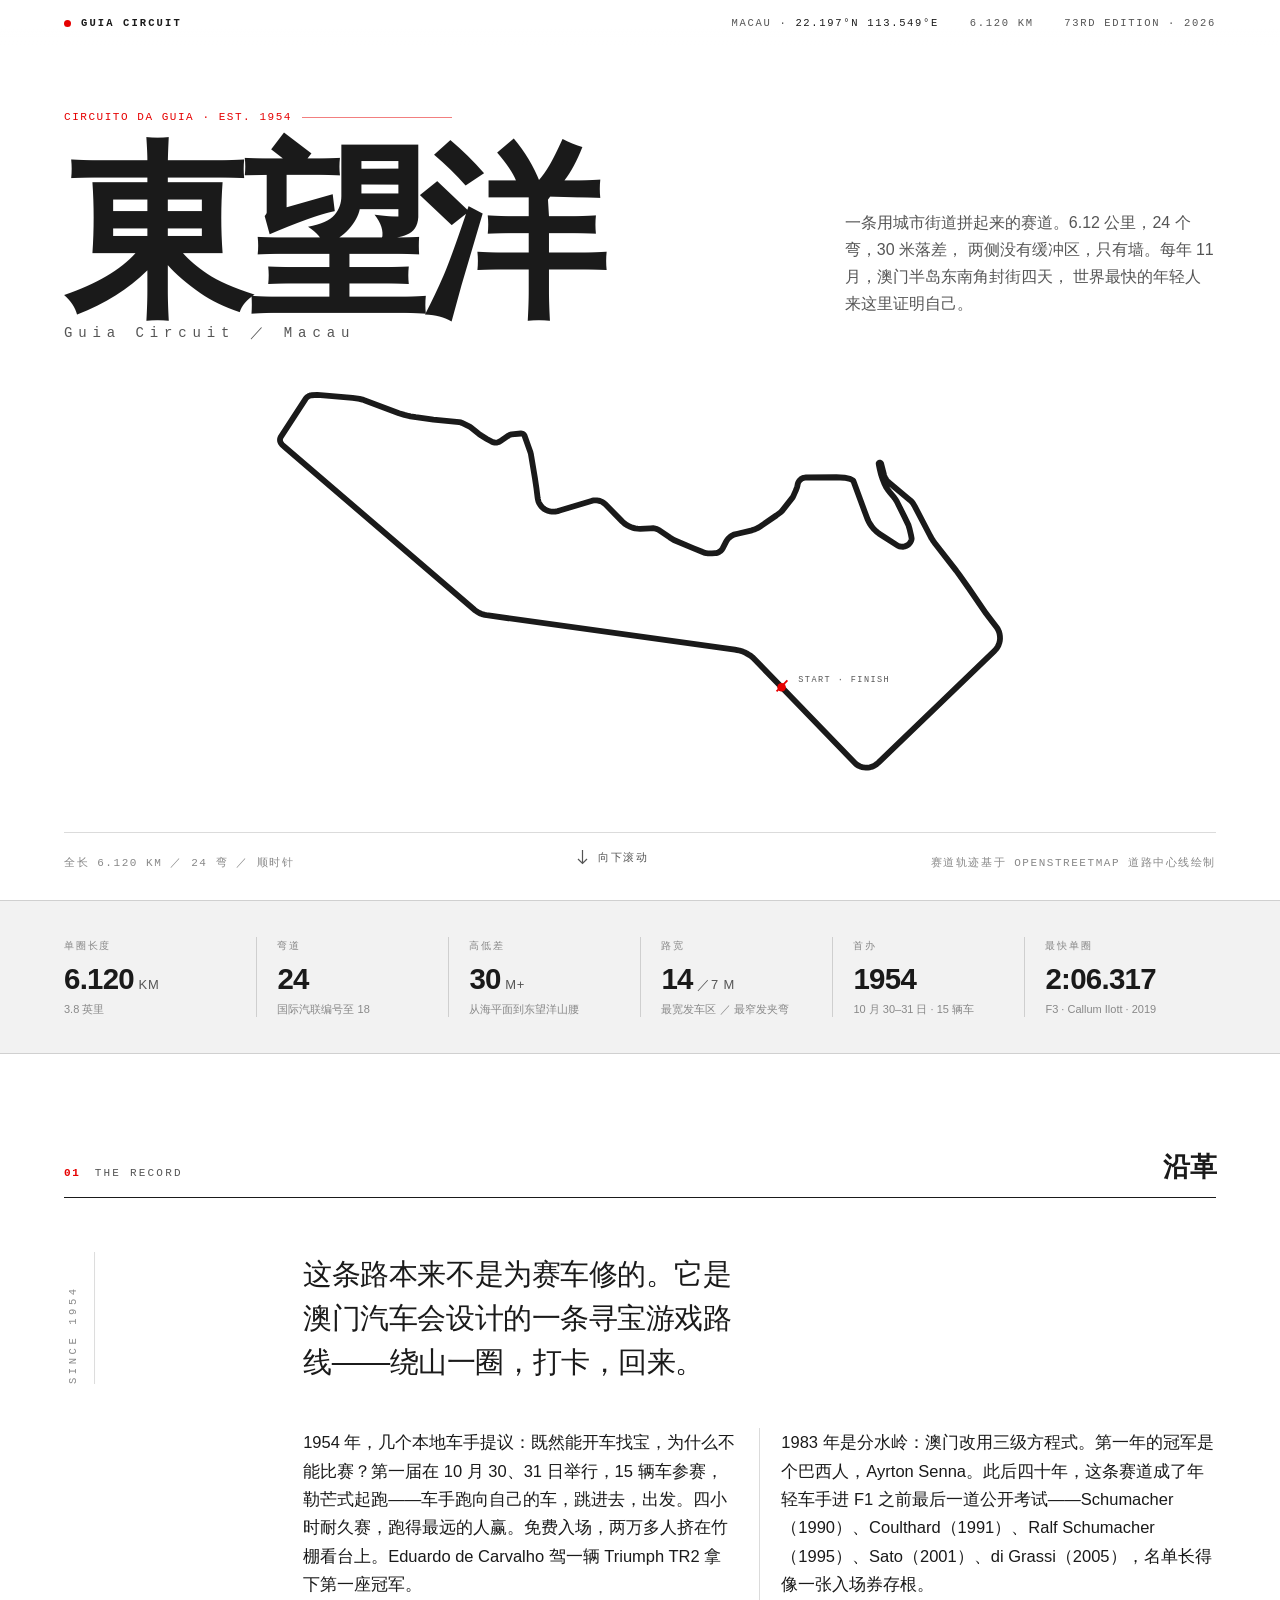
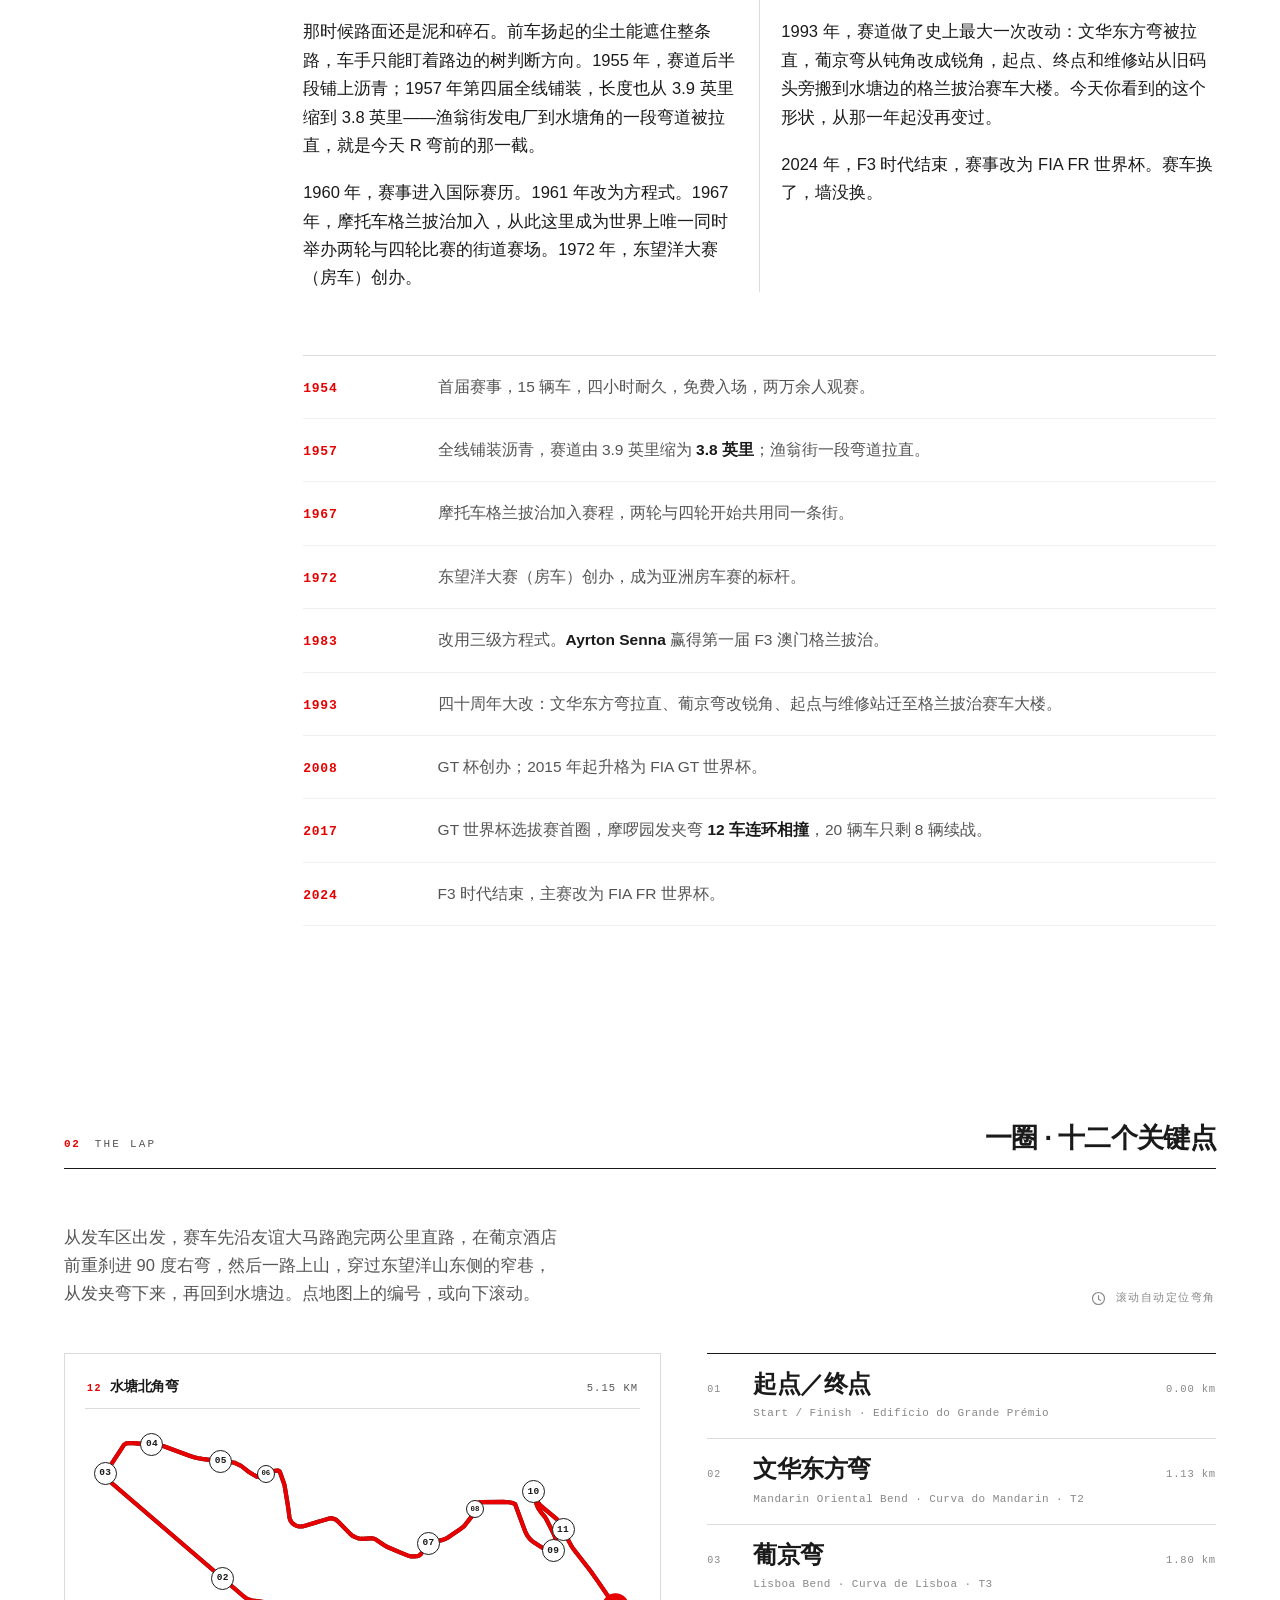
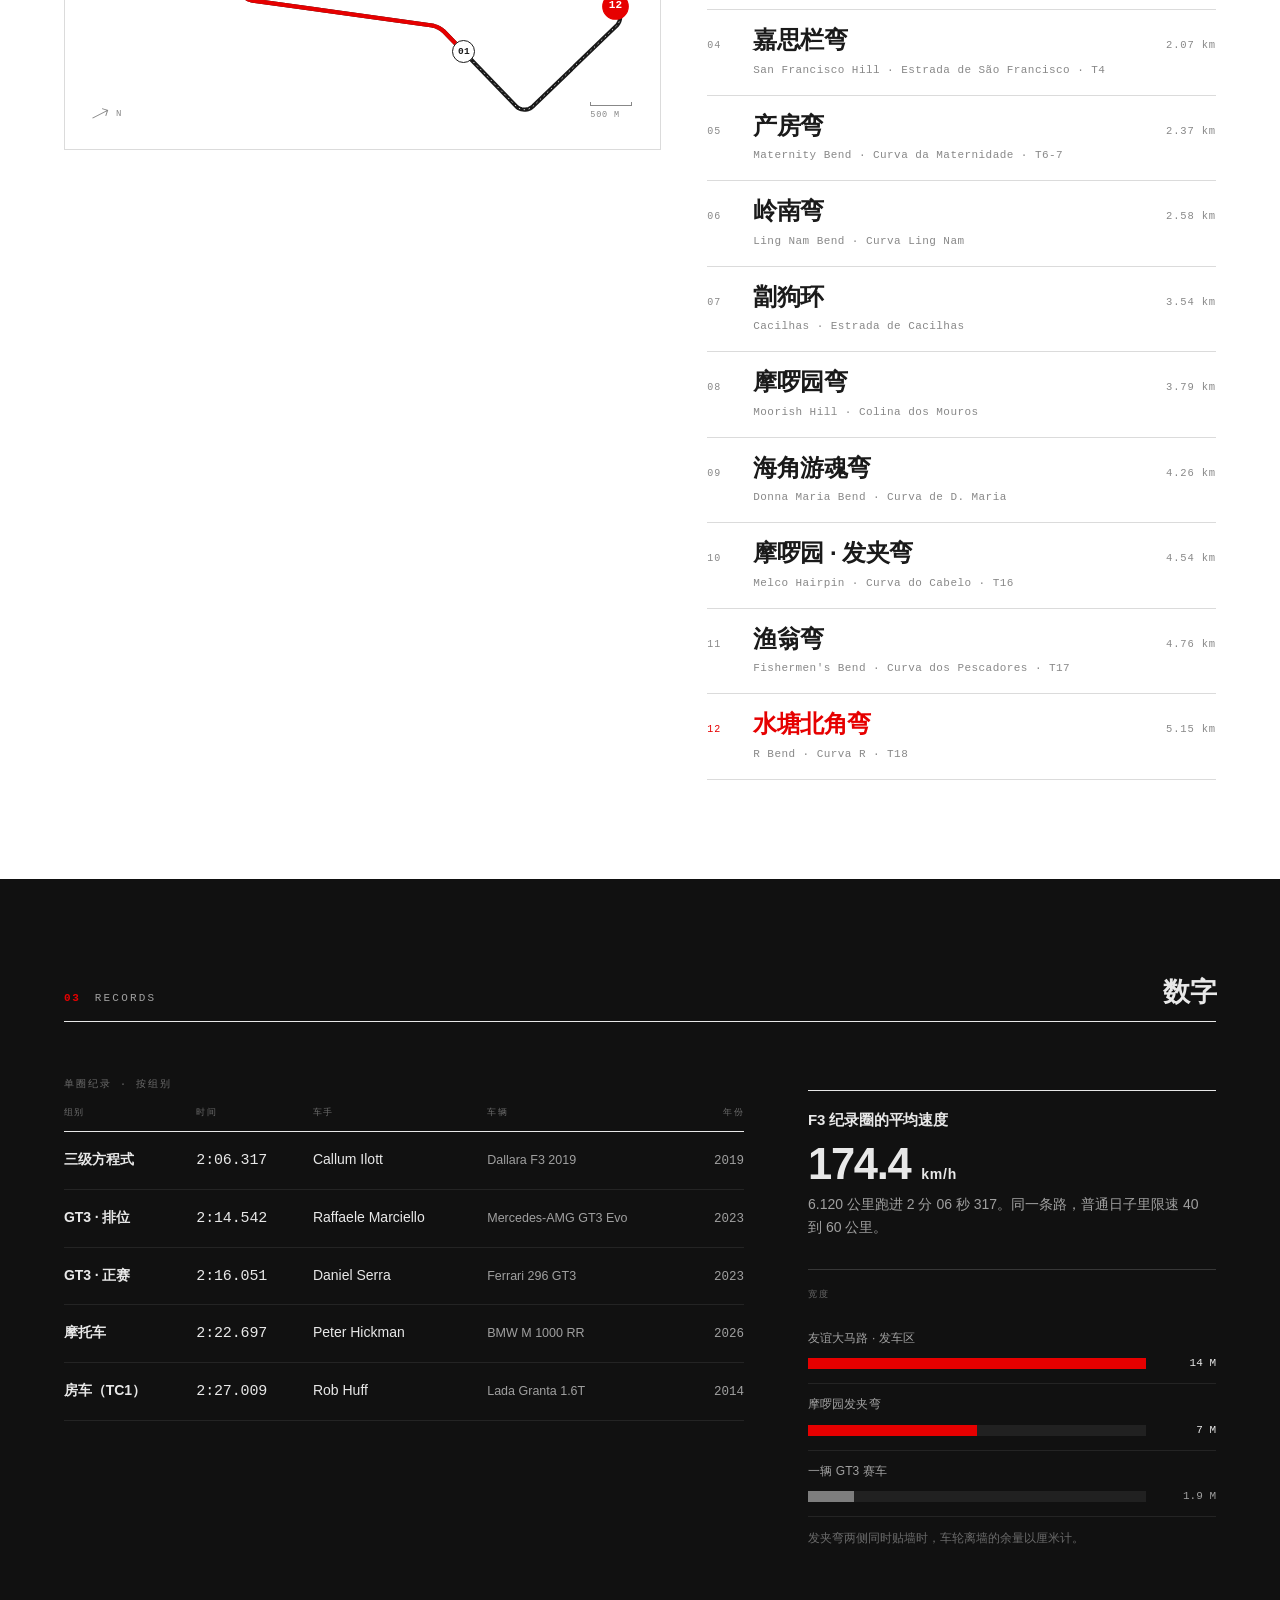
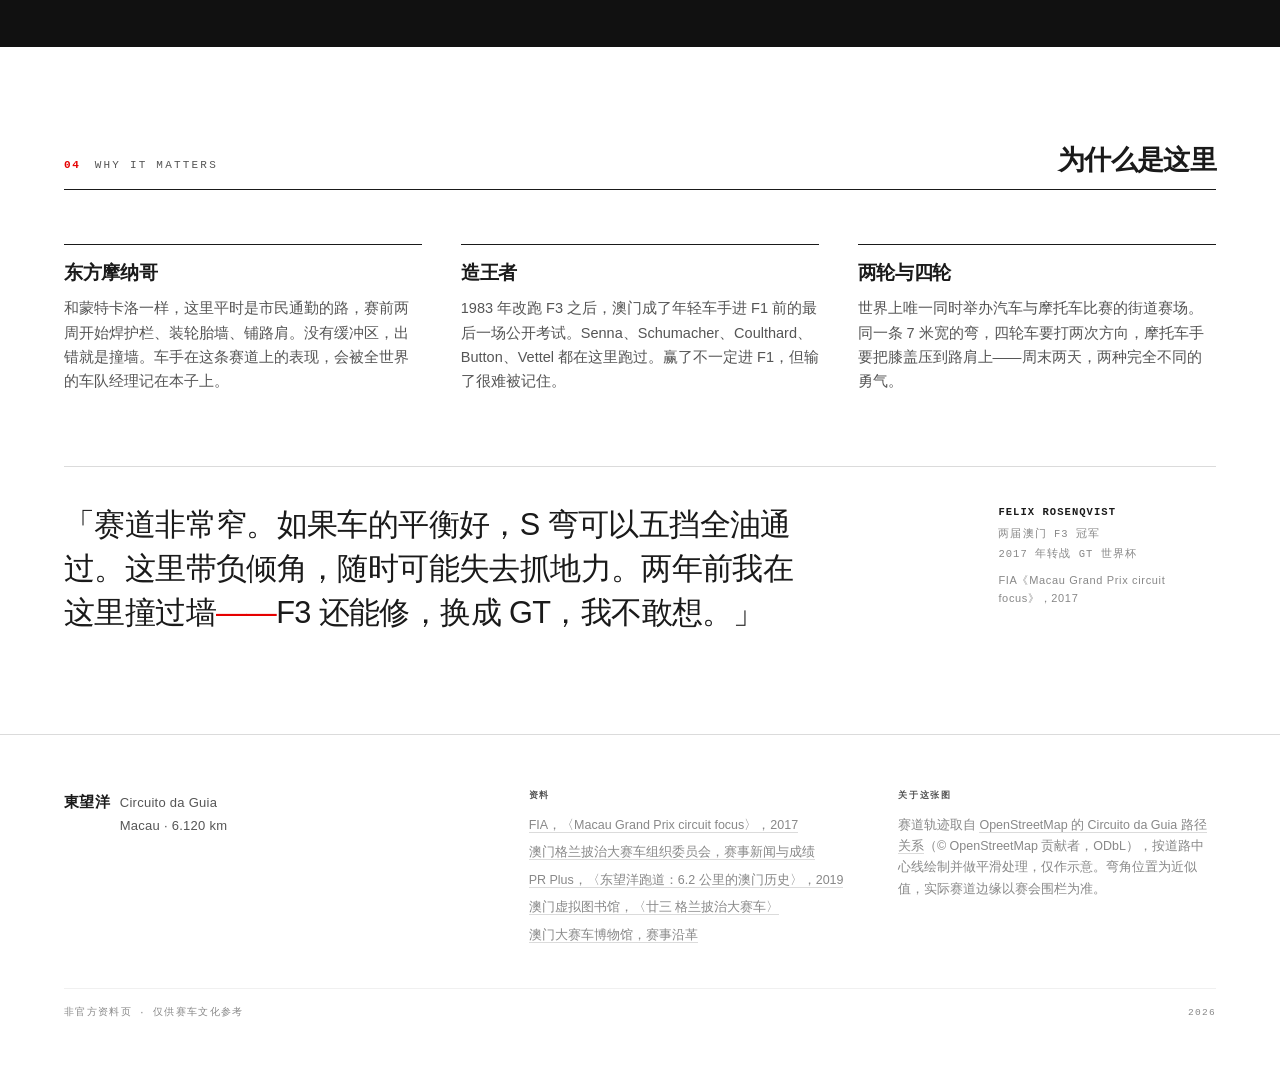
==== index.html @ c5f937d7 "東望洋赛道交互式指南：赛道几何、12 个关键弯角、历史沿革" ====
<!doctype html>
<html lang="zh-Hans">
<head>
<meta charset="utf-8">
<meta name="viewport" content="width=device-width,initial-scale=1">
<title>东望洋赛道 · Guia Circuit｜澳门的 6.12 公里街道赛</title>
<meta name="description" content="澳门东望洋跑道（Circuito da Guia）交互式弯道指南：赛道沿革、真实行车轨迹、11 个关键弯角与路段的中英葡名称、命名由来与历史事件。">
<meta name="theme-color" content="#ffffff">
<link rel="stylesheet" href="assets/main.css?v=20261124">
</head>
<body>

<header class="topbar">
  <div class="brand"><i></i><span>GUIA&nbsp;CIRCUIT</span></div>
  <div class="meta">
    <span>MACAU&nbsp;·&nbsp;<b>22.197°N 113.549°E</b></span>
    <span>6.120&nbsp;KM</span>
    <span>73RD&nbsp;EDITION&nbsp;·&nbsp;2026</span>
  </div>
</header>

<main>

<!-- ============================== HERO ============================== -->
<section class="hero">
  <div class="wrap">
    <div class="hero-head">
      <div>
        <div class="eyebrow mono">Circuito da Guia · Est. 1954</div>
        <h1>東望洋<span class="latin">Guia Circuit ／ Macau</span></h1>
      </div>
      <p class="hero-deck">
        一条用城市街道拼起来的赛道。6.12 公里，24 个弯，30 米落差，
        两侧没有缓冲区，只有墙。每年 11 月，澳门半岛东南角封街四天，
        世界最快的年轻人来这里证明自己。
      </p>
    </div>

    <div class="hero-map">
      <div class="map-frame" id="heroMap">
        <svg id="heroTrack" viewBox="0 0 1000 552.3" role="img" aria-label="东望洋赛道平面示意图">
          <path class="track-base" d="M687.3,417.7 L659.2,388.6 L645.7,374.8 L643.6,373.0 L641.4,371.4 L637.4,369.1 L635.0,367.9 L632.5,366.8 L628.1,365.4 L625.2,364.8 L622.2,364.3 L302.3,319.9 L300.0,319.5 L297.7,318.9 L295.2,318.0 L292.9,317.0 L289.6,315.1 L286.6,312.9 L43.2,104.1 L38.6,100.0 L37.4,98.4 L36.9,97.5 L36.4,96.3 L36.1,95.2 L36.0,94.0 L36.1,92.7 L36.4,91.6 L36.9,90.4 L69.0,41.0 L70.1,39.6 L71.5,38.5 L73.0,37.5 L74.6,36.9 L75.8,36.5 L77.0,36.4 L84.1,36.0 L92.1,36.6 L129.5,39.9 L136.5,40.7 L138.5,41.0 L142.3,42.0 L145.5,43.1 L189.3,59.5 L196.4,61.7 L201.9,63.1 L204.1,63.6 L211.0,64.7 L233.7,67.8 L266.9,71.1 L269.1,71.5 L270.6,72.1 L281.1,77.3 L282.1,77.9 L292.6,86.4 L295.4,88.3 L302.6,92.7 L308.7,96.1 L310.2,96.8 L311.9,97.3 L313.7,97.4 L315.2,97.4 L317.0,97.0 L318.6,96.4 L319.6,95.8 L330.7,88.3 L331.8,87.7 L333.1,87.2 L334.5,86.9 L346.5,85.7 L348.1,85.8 L348.9,86.2 L349.8,86.7 L350.5,87.4 L351.1,88.3 L358.9,110.3 L359.4,112.3 L364.6,143.4 L366.5,156.2 L368.1,168.9 L368.4,170.6 L368.8,172.2 L369.3,173.8 L370.0,175.4 L370.8,176.8 L371.8,178.2 L372.8,179.6 L374.0,180.8 L375.2,181.9 L376.9,183.2 L378.4,184.0 L380.3,184.9 L382.3,185.6 L384.3,186.1 L386.4,186.4 L388.5,186.5 L390.6,186.3 L394.0,185.7 L396.5,185.0 L438.5,172.3 L440.6,171.9 L442.4,171.8 L444.2,171.8 L446.4,172.2 L448.8,172.9 L451.2,173.9 L453.3,175.3 L455.4,177.0 L477.3,199.3 L480.4,202.0 L483.1,203.8 L486.5,205.6 L490.1,207.0 L493.8,208.0 L497.0,208.4 L500.2,208.6 L513.4,207.9 L516.9,207.8 L518.4,208.0 L520.6,208.5 L523.5,209.6 L525.0,210.6 L538.4,219.7 L541.0,221.3 L543.6,222.9 L568.4,233.4 L580.8,238.5 L583.8,239.6 L585.6,240.0 L587.5,240.2 L589.6,240.3 L592.9,240.2 L596.7,239.9 L598.9,239.7 L600.8,239.0 L602.2,238.3 L603.9,237.1 L605.3,235.6 L606.4,234.0 L611.0,225.0 L612.3,223.0 L613.8,221.1 L614.9,220.0 L617.4,218.0 L618.7,217.2 L620.9,216.1 L625.8,214.9 L644.2,210.5 L647.2,209.5 L650.6,208.0 L653.3,206.6 L659.0,202.8 L675.6,191.4 L681.3,187.2 L683.1,185.4 L697.0,167.7 L700.6,159.7 L702.3,155.3 L702.7,154.0 L703.3,150.7 L704.0,148.7 L704.9,147.2 L705.9,145.9 L707.1,144.9 L708.4,143.9 L709.8,143.2 L711.1,142.8 L712.5,142.5 L713.8,142.4 L753.1,142.1 L763.4,142.7 L770.6,144.2 L774.8,146.3 L789.9,187.2 L793.3,196.2 L794.7,199.2 L796.5,202.4 L798.7,205.5 L801.0,208.4 L804.3,211.7 L806.3,213.4 L808.3,215.0 L832.1,230.2 L834.2,231.1 L836.4,231.6 L838.7,231.7 L841.2,231.3 L842.6,230.8 L844.2,230.0 L845.5,229.2 L846.6,228.2 L847.8,226.8 L848.6,225.6 L849.3,224.2 L849.8,222.8 L850.1,221.3 L850.0,220.4 L849.3,216.7 L847.5,209.0 L846.0,203.8 L840.4,192.2 L830.5,172.4 L829.1,170.3 L827.5,168.1 L821.5,160.9 L819.2,157.8 L817.1,154.7 L815.0,150.5 L812.2,143.2 L810.6,138.4 L809.2,132.6 L808.0,126.8 L807.7,125.1 L807.6,124.2 L807.7,124.0 L808.3,123.5 L809.0,123.3 L809.7,123.4 L810.4,123.9 L810.8,124.6 L814.7,139.9 L815.9,142.8 L817.4,145.2 L818.6,146.8 L820.0,148.3 L847.7,171.3 L849.6,173.0 L851.2,174.9 L852.7,177.1 L854.0,179.3 L873.1,215.9 L875.7,220.7 L878.1,224.4 L880.8,228.2 L907.5,262.4 L911.9,268.4 L923.5,284.8 L946.1,317.8 L960.1,336.1 L961.6,338.7 L962.7,341.2 L963.4,343.8 L963.9,347.0 L964.0,350.2 L963.7,352.9 L963.1,355.5 L962.2,358.1 L961.2,360.1 L960.0,362.1 L958.6,363.9 L956.9,365.8 L807.3,509.9 L804.8,512.0 L802.1,513.8 L799.5,515.0 L796.3,515.9 L793.5,516.3 L791.1,516.3 L788.7,516.1 L786.0,515.6 L783.7,514.8 L781.1,513.6 L779.1,512.3 L777.3,510.8 Z"/>
          <g class="sf-mark">
            <line x1="682.5" y1="412.7" x2="682.5" y2="412.7"/>
            <circle cx="682.5" cy="412.7" r="5.5"/>
            <line x1="676" y1="418" x2="690" y2="404" class="sf-tick"/>
            <text x="704" y="406" text-anchor="start">START · FINISH</text>
          </g>
        
        </svg>
      </div>
    </div>

    <div class="hero-foot mono">
      <span>全长 6.120 km ／ 24 弯 ／ 顺时针</span>
      <span class="scroll">
        <svg viewBox="0 0 11 16" fill="none" stroke="currentColor" stroke-width="1.2"><path d="M5.5 0v13M1 9l4.5 4.5L10 9"/></svg>
        向下滚动
      </span>
      <span>赛道轨迹基于 OpenStreetMap 道路中心线绘制</span>
    </div>
  </div>
</section>

<!-- ============================== STRIP ============================== -->
<section class="strip">
  <div class="wrap">
    <div class="strip-grid">
      <div class="strip-cell">
        <span class="k mono-sm">单圈长度</span>
        <span class="v">6.120<small>KM</small></span>
        <span class="n">3.8 英里</span>
      </div>
      <div class="strip-cell">
        <span class="k mono-sm">弯道</span>
        <span class="v">24</span>
        <span class="n">国际汽联编号至 18</span>
      </div>
      <div class="strip-cell">
        <span class="k mono-sm">高低差</span>
        <span class="v">30<small>M+</small></span>
        <span class="n">从海平面到东望洋山腰</span>
      </div>
      <div class="strip-cell">
        <span class="k mono-sm">路宽</span>
        <span class="v">14<small>／7 M</small></span>
        <span class="n">最宽发车区 ／ 最窄发夹弯</span>
      </div>
      <div class="strip-cell">
        <span class="k mono-sm">首办</span>
        <span class="v">1954</span>
        <span class="n">10 月 30–31 日 · 15 辆车</span>
      </div>
      <div class="strip-cell">
        <span class="k mono-sm">最快单圈</span>
        <span class="v">2:06.317</span>
        <span class="n">F3 · Callum Ilott · 2019</span>
      </div>
    </div>
  </div>
</section>

<!-- ============================== STORY ============================== -->
<section class="section" id="story">
  <div class="wrap">
    <div class="s-head">
      <div class="idx"><b>01</b><span>The record</span></div>
      <h2>沿革</h2>
    </div>

    <div class="story-grid">
      <div class="story-side">
        <div class="vl">Since 1954</div>
      </div>

      <div class="story-body">
        <p class="lede">这条路本来不是为赛车修的。它是澳门汽车会设计的一条寻宝游戏路线——绕山一圈，打卡，回来。</p>

        <div class="cols">
          <p class="first">1954 年，几个本地车手提议：既然能开车找宝，为什么不能比赛？第一届在 10 月 30、31 日举行，15 辆车参赛，勒芒式起跑——车手跑向自己的车，跳进去，出发。四小时耐久赛，跑得最远的人赢。免费入场，两万多人挤在竹棚看台上。Eduardo de Carvalho 驾一辆 Triumph TR2 拿下第一座冠军。</p>
          <p>那时候路面还是泥和碎石。前车扬起的尘土能遮住整条路，车手只能盯着路边的树判断方向。1955 年，赛道后半段铺上沥青；1957 年第四届全线铺装，长度也从 3.9 英里缩到 3.8 英里——渔翁街发电厂到水塘角的一段弯道被拉直，就是今天 R 弯前的那一截。</p>
          <p>1960 年，赛事进入国际赛历。1961 年改为方程式。1967 年，摩托车格兰披治加入，从此这里成为世界上唯一同时举办两轮与四轮比赛的街道赛场。1972 年，东望洋大赛（房车）创办。</p>
          <p>1983 年是分水岭：澳门改用三级方程式。第一年的冠军是个巴西人，Ayrton Senna。此后四十年，这条赛道成了年轻车手进 F1 之前最后一道公开考试——Schumacher（1990）、Coulthard（1991）、Ralf Schumacher（1995）、Sato（2001）、di Grassi（2005），名单长得像一张入场券存根。</p>
          <p>1993 年，赛道做了史上最大一次改动：文华东方弯被拉直，葡京弯从钝角改成锐角，起点、终点和维修站从旧码头旁搬到水塘边的格兰披治赛车大楼。今天你看到的这个形状，从那一年起没再变过。</p>
          <p>2024 年，F3 时代结束，赛事改为 FIA FR 世界杯。赛车换了，墙没换。</p>
        </div>

        <div class="timeline">
          <div class="tl-row"><div class="yr">1954</div><p>首届赛事，15 辆车，四小时耐久，免费入场，两万余人观赛。</p></div>
          <div class="tl-row"><div class="yr">1957</div><p>全线铺装沥青，赛道由 3.9 英里缩为 <b>3.8 英里</b>；渔翁街一段弯道拉直。</p></div>
          <div class="tl-row"><div class="yr">1967</div><p>摩托车格兰披治加入赛程，两轮与四轮开始共用同一条街。</p></div>
          <div class="tl-row"><div class="yr">1972</div><p>东望洋大赛（房车）创办，成为亚洲房车赛的标杆。</p></div>
          <div class="tl-row"><div class="yr">1983</div><p>改用三级方程式。<b>Ayrton Senna</b> 赢得第一届 F3 澳门格兰披治。</p></div>
          <div class="tl-row"><div class="yr">1993</div><p>四十周年大改：文华东方弯拉直、葡京弯改锐角、起点与维修站迁至格兰披治赛车大楼。</p></div>
          <div class="tl-row"><div class="yr">2008</div><p>GT 杯创办；2015 年起升格为 FIA GT 世界杯。</p></div>
          <div class="tl-row"><div class="yr">2017</div><p>GT 世界杯选拔赛首圈，摩啰园发夹弯 <b>12 车连环相撞</b>，20 辆车只剩 8 辆续战。</p></div>
          <div class="tl-row"><div class="yr">2024</div><p>F3 时代结束，主赛改为 FIA FR 世界杯。</p></div>
        </div>
      </div>
    </div>
  </div>
</section>

<!-- ============================== LAP ============================== -->
<section class="section lap" id="lap">
  <div class="wrap">
    <div class="s-head">
      <div class="idx"><b>02</b><span>The lap</span></div>
      <h2>一圈 · 十二个关键点</h2>
    </div>

    <div class="lap-intro">
      <p>从发车区出发，赛车先沿友谊大马路跑完两公里直路，在葡京酒店前重刹进 90 度右弯，然后一路上山，穿过东望洋山东侧的窄巷，从发夹弯下来，再回到水塘边。点地图上的编号，或向下滚动。</p>
      <div class="hint mono">
        <svg viewBox="0 0 16 16" fill="none" stroke="currentColor" stroke-width="1.2"><circle cx="8" cy="8" r="6.4"/><path d="M8 4.6v4.2l2.6 1.6"/></svg>
        <span>滚动自动定位弯角</span>
      </div>
    </div>

    <div class="lap-grid">
      <!-- map -->
      <div class="map-col">
        <div class="map-shell">
          <div class="map-meta">
            <span class="now"><b id="nowIdx">01</b><span id="nowName">起点／终点</span></span>
            <span class="dist" id="nowKm">0.00 KM</span>
          </div>
          <div class="map-frame" id="lapMap">
            <svg id="lapTrack" viewBox="0 0 1000 552.3" role="img" aria-label="东望洋赛道，标注 11 个关键弯角">
              <path class="track-base" d="M687.3,417.7 L659.2,388.6 L645.7,374.8 L643.6,373.0 L641.4,371.4 L637.4,369.1 L635.0,367.9 L632.5,366.8 L628.1,365.4 L625.2,364.8 L622.2,364.3 L302.3,319.9 L300.0,319.5 L297.7,318.9 L295.2,318.0 L292.9,317.0 L289.6,315.1 L286.6,312.9 L43.2,104.1 L38.6,100.0 L37.4,98.4 L36.9,97.5 L36.4,96.3 L36.1,95.2 L36.0,94.0 L36.1,92.7 L36.4,91.6 L36.9,90.4 L69.0,41.0 L70.1,39.6 L71.5,38.5 L73.0,37.5 L74.6,36.9 L75.8,36.5 L77.0,36.4 L84.1,36.0 L92.1,36.6 L129.5,39.9 L136.5,40.7 L138.5,41.0 L142.3,42.0 L145.5,43.1 L189.3,59.5 L196.4,61.7 L201.9,63.1 L204.1,63.6 L211.0,64.7 L233.7,67.8 L266.9,71.1 L269.1,71.5 L270.6,72.1 L281.1,77.3 L282.1,77.9 L292.6,86.4 L295.4,88.3 L302.6,92.7 L308.7,96.1 L310.2,96.8 L311.9,97.3 L313.7,97.4 L315.2,97.4 L317.0,97.0 L318.6,96.4 L319.6,95.8 L330.7,88.3 L331.8,87.7 L333.1,87.2 L334.5,86.9 L346.5,85.7 L348.1,85.8 L348.9,86.2 L349.8,86.7 L350.5,87.4 L351.1,88.3 L358.9,110.3 L359.4,112.3 L364.6,143.4 L366.5,156.2 L368.1,168.9 L368.4,170.6 L368.8,172.2 L369.3,173.8 L370.0,175.4 L370.8,176.8 L371.8,178.2 L372.8,179.6 L374.0,180.8 L375.2,181.9 L376.9,183.2 L378.4,184.0 L380.3,184.9 L382.3,185.6 L384.3,186.1 L386.4,186.4 L388.5,186.5 L390.6,186.3 L394.0,185.7 L396.5,185.0 L438.5,172.3 L440.6,171.9 L442.4,171.8 L444.2,171.8 L446.4,172.2 L448.8,172.9 L451.2,173.9 L453.3,175.3 L455.4,177.0 L477.3,199.3 L480.4,202.0 L483.1,203.8 L486.5,205.6 L490.1,207.0 L493.8,208.0 L497.0,208.4 L500.2,208.6 L513.4,207.9 L516.9,207.8 L518.4,208.0 L520.6,208.5 L523.5,209.6 L525.0,210.6 L538.4,219.7 L541.0,221.3 L543.6,222.9 L568.4,233.4 L580.8,238.5 L583.8,239.6 L585.6,240.0 L587.5,240.2 L589.6,240.3 L592.9,240.2 L596.7,239.9 L598.9,239.7 L600.8,239.0 L602.2,238.3 L603.9,237.1 L605.3,235.6 L606.4,234.0 L611.0,225.0 L612.3,223.0 L613.8,221.1 L614.9,220.0 L617.4,218.0 L618.7,217.2 L620.9,216.1 L625.8,214.9 L644.2,210.5 L647.2,209.5 L650.6,208.0 L653.3,206.6 L659.0,202.8 L675.6,191.4 L681.3,187.2 L683.1,185.4 L697.0,167.7 L700.6,159.7 L702.3,155.3 L702.7,154.0 L703.3,150.7 L704.0,148.7 L704.9,147.2 L705.9,145.9 L707.1,144.9 L708.4,143.9 L709.8,143.2 L711.1,142.8 L712.5,142.5 L713.8,142.4 L753.1,142.1 L763.4,142.7 L770.6,144.2 L774.8,146.3 L789.9,187.2 L793.3,196.2 L794.7,199.2 L796.5,202.4 L798.7,205.5 L801.0,208.4 L804.3,211.7 L806.3,213.4 L808.3,215.0 L832.1,230.2 L834.2,231.1 L836.4,231.6 L838.7,231.7 L841.2,231.3 L842.6,230.8 L844.2,230.0 L845.5,229.2 L846.6,228.2 L847.8,226.8 L848.6,225.6 L849.3,224.2 L849.8,222.8 L850.1,221.3 L850.0,220.4 L849.3,216.7 L847.5,209.0 L846.0,203.8 L840.4,192.2 L830.5,172.4 L829.1,170.3 L827.5,168.1 L821.5,160.9 L819.2,157.8 L817.1,154.7 L815.0,150.5 L812.2,143.2 L810.6,138.4 L809.2,132.6 L808.0,126.8 L807.7,125.1 L807.6,124.2 L807.7,124.0 L808.3,123.5 L809.0,123.3 L809.7,123.4 L810.4,123.9 L810.8,124.6 L814.7,139.9 L815.9,142.8 L817.4,145.2 L818.6,146.8 L820.0,148.3 L847.7,171.3 L849.6,173.0 L851.2,174.9 L852.7,177.1 L854.0,179.3 L873.1,215.9 L875.7,220.7 L878.1,224.4 L880.8,228.2 L907.5,262.4 L911.9,268.4 L923.5,284.8 L946.1,317.8 L960.1,336.1 L961.6,338.7 L962.7,341.2 L963.4,343.8 L963.9,347.0 L964.0,350.2 L963.7,352.9 L963.1,355.5 L962.2,358.1 L961.2,360.1 L960.0,362.1 L958.6,363.9 L956.9,365.8 L807.3,509.9 L804.8,512.0 L802.1,513.8 L799.5,515.0 L796.3,515.9 L793.5,516.3 L791.1,516.3 L788.7,516.1 L786.0,515.6 L783.7,514.8 L781.1,513.6 L779.1,512.3 L777.3,510.8 Z"/>
              <path class="track-dash" d="M687.3,417.7 L659.2,388.6 L645.7,374.8 L643.6,373.0 L641.4,371.4 L637.4,369.1 L635.0,367.9 L632.5,366.8 L628.1,365.4 L625.2,364.8 L622.2,364.3 L302.3,319.9 L300.0,319.5 L297.7,318.9 L295.2,318.0 L292.9,317.0 L289.6,315.1 L286.6,312.9 L43.2,104.1 L38.6,100.0 L37.4,98.4 L36.9,97.5 L36.4,96.3 L36.1,95.2 L36.0,94.0 L36.1,92.7 L36.4,91.6 L36.9,90.4 L69.0,41.0 L70.1,39.6 L71.5,38.5 L73.0,37.5 L74.6,36.9 L75.8,36.5 L77.0,36.4 L84.1,36.0 L92.1,36.6 L129.5,39.9 L136.5,40.7 L138.5,41.0 L142.3,42.0 L145.5,43.1 L189.3,59.5 L196.4,61.7 L201.9,63.1 L204.1,63.6 L211.0,64.7 L233.7,67.8 L266.9,71.1 L269.1,71.5 L270.6,72.1 L281.1,77.3 L282.1,77.9 L292.6,86.4 L295.4,88.3 L302.6,92.7 L308.7,96.1 L310.2,96.8 L311.9,97.3 L313.7,97.4 L315.2,97.4 L317.0,97.0 L318.6,96.4 L319.6,95.8 L330.7,88.3 L331.8,87.7 L333.1,87.2 L334.5,86.9 L346.5,85.7 L348.1,85.8 L348.9,86.2 L349.8,86.7 L350.5,87.4 L351.1,88.3 L358.9,110.3 L359.4,112.3 L364.6,143.4 L366.5,156.2 L368.1,168.9 L368.4,170.6 L368.8,172.2 L369.3,173.8 L370.0,175.4 L370.8,176.8 L371.8,178.2 L372.8,179.6 L374.0,180.8 L375.2,181.9 L376.9,183.2 L378.4,184.0 L380.3,184.9 L382.3,185.6 L384.3,186.1 L386.4,186.4 L388.5,186.5 L390.6,186.3 L394.0,185.7 L396.5,185.0 L438.5,172.3 L440.6,171.9 L442.4,171.8 L444.2,171.8 L446.4,172.2 L448.8,172.9 L451.2,173.9 L453.3,175.3 L455.4,177.0 L477.3,199.3 L480.4,202.0 L483.1,203.8 L486.5,205.6 L490.1,207.0 L493.8,208.0 L497.0,208.4 L500.2,208.6 L513.4,207.9 L516.9,207.8 L518.4,208.0 L520.6,208.5 L523.5,209.6 L525.0,210.6 L538.4,219.7 L541.0,221.3 L543.6,222.9 L568.4,233.4 L580.8,238.5 L583.8,239.6 L585.6,240.0 L587.5,240.2 L589.6,240.3 L592.9,240.2 L596.7,239.9 L598.9,239.7 L600.8,239.0 L602.2,238.3 L603.9,237.1 L605.3,235.6 L606.4,234.0 L611.0,225.0 L612.3,223.0 L613.8,221.1 L614.9,220.0 L617.4,218.0 L618.7,217.2 L620.9,216.1 L625.8,214.9 L644.2,210.5 L647.2,209.5 L650.6,208.0 L653.3,206.6 L659.0,202.8 L675.6,191.4 L681.3,187.2 L683.1,185.4 L697.0,167.7 L700.6,159.7 L702.3,155.3 L702.7,154.0 L703.3,150.7 L704.0,148.7 L704.9,147.2 L705.9,145.9 L707.1,144.9 L708.4,143.9 L709.8,143.2 L711.1,142.8 L712.5,142.5 L713.8,142.4 L753.1,142.1 L763.4,142.7 L770.6,144.2 L774.8,146.3 L789.9,187.2 L793.3,196.2 L794.7,199.2 L796.5,202.4 L798.7,205.5 L801.0,208.4 L804.3,211.7 L806.3,213.4 L808.3,215.0 L832.1,230.2 L834.2,231.1 L836.4,231.6 L838.7,231.7 L841.2,231.3 L842.6,230.8 L844.2,230.0 L845.5,229.2 L846.6,228.2 L847.8,226.8 L848.6,225.6 L849.3,224.2 L849.8,222.8 L850.1,221.3 L850.0,220.4 L849.3,216.7 L847.5,209.0 L846.0,203.8 L840.4,192.2 L830.5,172.4 L829.1,170.3 L827.5,168.1 L821.5,160.9 L819.2,157.8 L817.1,154.7 L815.0,150.5 L812.2,143.2 L810.6,138.4 L809.2,132.6 L808.0,126.8 L807.7,125.1 L807.6,124.2 L807.7,124.0 L808.3,123.5 L809.0,123.3 L809.7,123.4 L810.4,123.9 L810.8,124.6 L814.7,139.9 L815.9,142.8 L817.4,145.2 L818.6,146.8 L820.0,148.3 L847.7,171.3 L849.6,173.0 L851.2,174.9 L852.7,177.1 L854.0,179.3 L873.1,215.9 L875.7,220.7 L878.1,224.4 L880.8,228.2 L907.5,262.4 L911.9,268.4 L923.5,284.8 L946.1,317.8 L960.1,336.1 L961.6,338.7 L962.7,341.2 L963.4,343.8 L963.9,347.0 L964.0,350.2 L963.7,352.9 L963.1,355.5 L962.2,358.1 L961.2,360.1 L960.0,362.1 L958.6,363.9 L956.9,365.8 L807.3,509.9 L804.8,512.0 L802.1,513.8 L799.5,515.0 L796.3,515.9 L793.5,516.3 L791.1,516.3 L788.7,516.1 L786.0,515.6 L783.7,514.8 L781.1,513.6 L779.1,512.3 L777.3,510.8 Z"/>
              <path class="track-prog" id="progPath" d="M687.3,417.7 L659.2,388.6 L645.7,374.8 L643.6,373.0 L641.4,371.4 L637.4,369.1 L635.0,367.9 L632.5,366.8 L628.1,365.4 L625.2,364.8 L622.2,364.3 L302.3,319.9 L300.0,319.5 L297.7,318.9 L295.2,318.0 L292.9,317.0 L289.6,315.1 L286.6,312.9 L43.2,104.1 L38.6,100.0 L37.4,98.4 L36.9,97.5 L36.4,96.3 L36.1,95.2 L36.0,94.0 L36.1,92.7 L36.4,91.6 L36.9,90.4 L69.0,41.0 L70.1,39.6 L71.5,38.5 L73.0,37.5 L74.6,36.9 L75.8,36.5 L77.0,36.4 L84.1,36.0 L92.1,36.6 L129.5,39.9 L136.5,40.7 L138.5,41.0 L142.3,42.0 L145.5,43.1 L189.3,59.5 L196.4,61.7 L201.9,63.1 L204.1,63.6 L211.0,64.7 L233.7,67.8 L266.9,71.1 L269.1,71.5 L270.6,72.1 L281.1,77.3 L282.1,77.9 L292.6,86.4 L295.4,88.3 L302.6,92.7 L308.7,96.1 L310.2,96.8 L311.9,97.3 L313.7,97.4 L315.2,97.4 L317.0,97.0 L318.6,96.4 L319.6,95.8 L330.7,88.3 L331.8,87.7 L333.1,87.2 L334.5,86.9 L346.5,85.7 L348.1,85.8 L348.9,86.2 L349.8,86.7 L350.5,87.4 L351.1,88.3 L358.9,110.3 L359.4,112.3 L364.6,143.4 L366.5,156.2 L368.1,168.9 L368.4,170.6 L368.8,172.2 L369.3,173.8 L370.0,175.4 L370.8,176.8 L371.8,178.2 L372.8,179.6 L374.0,180.8 L375.2,181.9 L376.9,183.2 L378.4,184.0 L380.3,184.9 L382.3,185.6 L384.3,186.1 L386.4,186.4 L388.5,186.5 L390.6,186.3 L394.0,185.7 L396.5,185.0 L438.5,172.3 L440.6,171.9 L442.4,171.8 L444.2,171.8 L446.4,172.2 L448.8,172.9 L451.2,173.9 L453.3,175.3 L455.4,177.0 L477.3,199.3 L480.4,202.0 L483.1,203.8 L486.5,205.6 L490.1,207.0 L493.8,208.0 L497.0,208.4 L500.2,208.6 L513.4,207.9 L516.9,207.8 L518.4,208.0 L520.6,208.5 L523.5,209.6 L525.0,210.6 L538.4,219.7 L541.0,221.3 L543.6,222.9 L568.4,233.4 L580.8,238.5 L583.8,239.6 L585.6,240.0 L587.5,240.2 L589.6,240.3 L592.9,240.2 L596.7,239.9 L598.9,239.7 L600.8,239.0 L602.2,238.3 L603.9,237.1 L605.3,235.6 L606.4,234.0 L611.0,225.0 L612.3,223.0 L613.8,221.1 L614.9,220.0 L617.4,218.0 L618.7,217.2 L620.9,216.1 L625.8,214.9 L644.2,210.5 L647.2,209.5 L650.6,208.0 L653.3,206.6 L659.0,202.8 L675.6,191.4 L681.3,187.2 L683.1,185.4 L697.0,167.7 L700.6,159.7 L702.3,155.3 L702.7,154.0 L703.3,150.7 L704.0,148.7 L704.9,147.2 L705.9,145.9 L707.1,144.9 L708.4,143.9 L709.8,143.2 L711.1,142.8 L712.5,142.5 L713.8,142.4 L753.1,142.1 L763.4,142.7 L770.6,144.2 L774.8,146.3 L789.9,187.2 L793.3,196.2 L794.7,199.2 L796.5,202.4 L798.7,205.5 L801.0,208.4 L804.3,211.7 L806.3,213.4 L808.3,215.0 L832.1,230.2 L834.2,231.1 L836.4,231.6 L838.7,231.7 L841.2,231.3 L842.6,230.8 L844.2,230.0 L845.5,229.2 L846.6,228.2 L847.8,226.8 L848.6,225.6 L849.3,224.2 L849.8,222.8 L850.1,221.3 L850.0,220.4 L849.3,216.7 L847.5,209.0 L846.0,203.8 L840.4,192.2 L830.5,172.4 L829.1,170.3 L827.5,168.1 L821.5,160.9 L819.2,157.8 L817.1,154.7 L815.0,150.5 L812.2,143.2 L810.6,138.4 L809.2,132.6 L808.0,126.8 L807.7,125.1 L807.6,124.2 L807.7,124.0 L808.3,123.5 L809.0,123.3 L809.7,123.4 L810.4,123.9 L810.8,124.6 L814.7,139.9 L815.9,142.8 L817.4,145.2 L818.6,146.8 L820.0,148.3 L847.7,171.3 L849.6,173.0 L851.2,174.9 L852.7,177.1 L854.0,179.3 L873.1,215.9 L875.7,220.7 L878.1,224.4 L880.8,228.2 L907.5,262.4 L911.9,268.4 L923.5,284.8 L946.1,317.8 L960.1,336.1 L961.6,338.7 L962.7,341.2 L963.4,343.8 L963.9,347.0 L964.0,350.2 L963.7,352.9 L963.1,355.5 L962.2,358.1 L961.2,360.1 L960.0,362.1 L958.6,363.9 L956.9,365.8 L807.3,509.9 L804.8,512.0 L802.1,513.8 L799.5,515.0 L796.3,515.9 L793.5,516.3 L791.1,516.3 L788.7,516.1 L786.0,515.6 L783.7,514.8 L781.1,513.6 L779.1,512.3 L777.3,510.8 Z"/>
            </svg>
            
            <div class="map-ink">
              <span class="north">
                <svg viewBox="0 0 15 22" fill="none" stroke="currentColor" stroke-width="1"><path d="M7.5 20V3M3.4 7.2 7.5 3l4.1 4.2"/></svg>
              </span>
              <span>N</span>
            </div>
            <div class="scalebar"><i></i>500 M</div>
          </div>
        </div>
      </div>

      <!-- list -->
      <div class="cn-list" id="cnList">

        <article class="cn" data-t="0" data-n="01" id="c01">
          <button class="cn-head" aria-expanded="false">
            <span class="cn-num">01</span>
            <span class="cn-names">
              <span class="cn-cn">起点／终点</span>
              <span class="cn-alt">Start / Finish · Edifício do Grande Prémio</span>
            </span>
            <span class="cn-km">0.00 km</span>
          </button>
          <div class="cn-body"><div><div class="cn-inner">
            <p class="cn-lead">维修站与大看台所在，全赛道最宽的一段。</p>
            <p>1954 年首届比赛的起点在旧港澳码头对面、风帆会弯之前。1993 年赛事四十周年，起点、终点与维修站一起搬到水塘边新建的格兰披治赛车大楼，赛事控制中心也设在这里。平日赛车大楼周边有约 50 个星期用作旅游巴士停泊区，到了比赛周末才变身集车处、验车区。</p>
            <p>发车区所在的友谊大马路是全场最宽处，14 米。1956 年才有了第一座混凝土看台和十个维修位，能坐三百多人；此前观众坐的是竹棚。旧看台在 1994 年被拆掉。文华东方弯旁的旧控制塔前身只是临时棚屋，如今仍在，地下已改作大赛车文创店。</p>
            <dl class="cn-facts">
              <div><dt>路宽</dt><dd>14 m · 全场最宽</dd></div>
              <div><dt>维修位</dt><dd>10 个（1956 年起）</dd></div>
            </dl>
          </div></div></div>
        </article>

        <article class="cn" data-t="0.184" data-n="02" id="c02">
          <button class="cn-head" aria-expanded="false">
            <span class="cn-num">02</span>
            <span class="cn-names">
              <span class="cn-cn">文华东方弯</span>
              <span class="cn-alt">Mandarin Oriental Bend · Curva do Mandarin · T2</span>
            </span>
            <span class="cn-km">1.13 km</span>
          </button>
          <div class="cn-body"><div><div class="cn-inner">
            <p class="cn-lead">六挡全油的第一个弯，名字换过不止一次。</p>
            <p>这里原名<strong>风帆会弯</strong>——以弯旁屹立多年的澳门风帆会命名，1960 年代风帆会迁往路环竹湾后原址改建成五星级酒店，弯角改叫文华东方；早年也曾用过奥米加弯（Omega Bend）这个旧名。1993 年赛道大改时这个弯被拉直，变成一个几乎不需要收油的高速转折。</p>
            <p>F3 可以六挡、约 260 km/h 平油通过；GT 车同样速度进弯，但必须明显收油。Felix Rosenqvist 说这是「赛季里最痛快的感觉之一」。2016 年，Laurens Vanthoor 在弯心压上路肩，赛车失控翻覆——那一年他是 GT 世界杯的卫冕冠军。</p>
            <dl class="cn-facts">
              <div><dt>F3</dt><dd>6 挡 · 约 260 km/h</dd></div>
              <div><dt>GT</dt><dd>需明显收油</dd></div>
            </dl>
          </div></div></div>
        </article>

        <article class="cn" data-t="0.294" data-n="03" id="c03">
          <button class="cn-head" aria-expanded="false">
            <span class="cn-num">03</span>
            <span class="cn-names">
              <span class="cn-cn">葡京弯</span>
              <span class="cn-alt">Lisboa Bend · Curva de Lisboa · T3</span>
            </span>
            <span class="cn-km">1.80 km</span>
          </button>
          <div class="cn-body"><div><div class="cn-inner">
            <p class="cn-lead">全场唯一合理的超车点，也是撞车最多的地方。</p>
            <p>旧名<strong>铜马弯</strong>（英文曾名 Statue Corner）。弯角旁曾立着第十九任澳督亚马喇（João Maria Ferreira do Amaral）的铜像，从 19 世纪末一直站到 1992 年。铜像迁走后，弯角跟着旁边的葡京酒店改了名。文华东方弯与葡京弯之间的赛段，原称游艇会大直路（Yacht Club Straight），是昔日澳门游艇会的所在地。</p>
            <p>1990 年重修，1993 年由钝角改成今天的锐角：赛车以 280 km/h 以上的速度冲过来，F3 可以到 100 米牌才踩刹车，GT 需要两倍的距离。转过去就是上山的路，速度掉到 80 至 90 km/h。整个周末的胜负，通常在这里决定一半。2018 年 F3 世界杯，Sophia Flörsch 的赛车在这里腾空飞越护栏，是澳门近年最震动的一次事故。</p>
            <dl class="cn-facts">
              <div><dt>进弯</dt><dd>280 km/h+</dd></div>
              <div><dt>出弯</dt><dd>约 90 km/h</dd></div>
              <div><dt>刹车点</dt><dd>F3 100 m ／ GT 200 m</dd></div>
            </dl>
          </div></div></div>
        </article>

        <article class="cn" data-t="0.338" data-n="04" id="c04">
          <button class="cn-head" aria-expanded="false">
            <span class="cn-num">04</span>
            <span class="cn-names">
              <span class="cn-cn">嘉思栏弯</span>
              <span class="cn-alt">San Francisco Hill · Estrada de São Francisco · T4</span>
            </span>
            <span class="cn-km">2.07 km</span>
          </button>
          <div class="cn-body"><div><div class="cn-inner">
            <p class="cn-lead">出葡京后的第一个上坡右弯，贴着墙才算走对。</p>
            <p>名字来自山上的嘉思栏炮台（Fortaleza de São Francisco），1629 年为抵抗荷兰人入侵而建。如今那栋粉红与白色相间的大楼，是澳门保安部队事务局和澳门陆军俱乐部的总部——陆军俱乐部大楼建于 1870 年，当年是长官会所的餐厅。这也是澳门七座山峰之一的名字。</p>
            <p>F3 用五挡过，入弯看起来极窄，过了弯心却突然打开。Rosenqvist 的说法是：这里唯一重要的就是把车贴到围栏边上，一厘米都别留。</p>
            <dl class="cn-facts">
              <div><dt>F3</dt><dd>5 挡</dd></div>
              <div><dt>GT</dt><dd>4 挡</dd></div>
            </dl>
          </div></div></div>
        </article>

        <article class="cn" data-t="0.387" data-n="05" id="c05">
          <button class="cn-head" aria-expanded="false">
            <span class="cn-num">05</span>
            <span class="cn-names">
              <span class="cn-cn">产房弯</span>
              <span class="cn-alt">Maternity Bend · Curva da Maternidade · T6‑7</span>
            </span>
            <span class="cn-km">2.37 km</span>
          </button>
          <div class="cn-body"><div><div class="cn-inner">
            <p class="cn-lead">以弯旁的旧妇产医院命名。</p>
            <p>山顶医院天桥和产房弯因位处仁伯爵综合医院（俗称山顶医院）附近而得名。这所医院 1873 年落成，最初是军用医院，以当时已任澳督两年的欧美德（Januário Correia de Almeida）命名——他获颁「伯爵」「子爵」多个爵位，故后人称「圣若宪子爵」。旧妇产医院搬走后，建筑改作他用，后来成为联合国大学在澳门的研究机构所在地。</p>
            <p>进这个弯的刹车决定后面一连串 S 弯的节奏。F3 用三挡，GT 只能二挡。墙是实心混凝土，走线必须贴着它——没有余量。</p>
            <dl class="cn-facts">
              <div><dt>F3</dt><dd>3 挡</dd></div>
              <div><dt>GT</dt><dd>2 挡</dd></div>
            </dl>
          </div></div></div>
        </article>

        <article class="cn" data-t="0.422" data-n="06" id="c06">
          <button class="cn-head" aria-expanded="false">
            <span class="cn-num">06</span>
            <span class="cn-names">
              <span class="cn-cn">岭南弯</span>
              <span class="cn-alt">Ling Nam Bend · Curva Ling Nam</span>
            </span>
            <span class="cn-km">2.58 km</span>
          </button>
          <div class="cn-body"><div><div class="cn-inner">
            <p class="cn-lead">围墙后是岭南中学，白头马路由此转入劏狗环。</p>
            <p>弯道内侧的围墙上写着「岭南中学」，本地车迷就用校名来叫这个弯。岭南中学所在的黄色别墅「快乐别墅」（Vila Alegre）由葡人律师施之古 1917 年建成，1937 年起成为校址；它旁边的灰白色大楼是澳门律师殷理基同年所建，如今是澳门金融管理局总部；再往前几米，一座 1905 年的新古典主义大宅属于文第士，现为联合国大学所在地。</p>
            <p>它所在的白头马路（Estrada dos Parses）名字来自山下的白头坟场——澳门巴斯人（帕西人）的墓地，19 世纪在这里做生意的印度祆教徒长眠于此。</p>
            <p>过了这里，赛道从住宅区切进山体，进入白头马路与劏狗环之间的一串 S 弯：路面窄，还带负倾角，车在弯里会不断失去抓地力。F3 如果平衡好，这一段可以五挡接近全油；GT 只能用三挡。</p>
            <dl class="cn-facts">
              <div><dt>F3</dt><dd>5 挡 · 接近全油</dd></div>
              <div><dt>GT</dt><dd>3 挡</dd></div>
              <div><dt>路面</dt><dd>负倾角</dd></div>
            </dl>
          </div></div></div>
        </article>

        <article class="cn" data-t="0.578" data-n="07" id="c07">
          <button class="cn-head" aria-expanded="false">
            <span class="cn-num">07</span>
            <span class="cn-names">
              <span class="cn-cn">劏狗环</span>
              <span class="cn-alt">Cacilhas · Estrada de Cacilhas</span>
            </span>
            <span class="cn-km">3.54 km</span>
          </button>
          <div class="cn-body"><div><div class="cn-inner">
            <p class="cn-lead">全场最窄、最连续的一段山路。</p>
            <p>这一段葡文叫 Cacilhas，中文旧称劏狗环。路沿着东望洋山东侧的坡面绕行，连续的小 S 弯加上起伏，赛车在这里几乎没有直线可以喘息。葡文名指的是「小石滩／对岸小港」，中文俗名的由来已不可考，民间一说与旧时在此宰狗有关。</p>
            <p>1930 年代，海边马路是白头坟场与水塘之间的一条山崖小路，被当年的旅游书誉为法国蔚蓝海岸公路（French Riviera's Corniche）的迷你版。沿路私人屋宇林立，其中一栋漆成黄色的宅子叫「Faraway Hill」，至今保留着旧日风貌。</p>
            <p>路面是普通市政沥青，全年被巴士和的士压过，还留着井盖、斑马线和修补的痕迹。抓地力每年都不一样——这也是车手说「澳门没有参考数据」的原因。</p>
            <dl class="cn-facts">
              <div><dt>特征</dt><dd>连续 S 弯 · 起伏</dd></div>
              <div><dt>路面</dt><dd>市政沥青 · 井盖</dd></div>
            </dl>
          </div></div></div>
        </article>

        <article class="cn" data-t="0.620" data-n="08" id="c08">
          <button class="cn-head" aria-expanded="false">
            <span class="cn-num">08</span>
            <span class="cn-names">
              <span class="cn-cn">摩啰园弯</span>
              <span class="cn-alt">Moorish Hill · Colina dos Mouros</span>
            </span>
            <span class="cn-km">3.79 km</span>
          </button>
          <div class="cn-body"><div><div class="cn-inner">
            <p class="cn-lead">摩啰园路上两个几乎一样的急弯，因曾居于此的摩尔人得名。</p>
            <p>官方赛道史料把这里记作摩啰园弯（Moorish Hill）——海边马路爬坡上来、转入摩啰园路（Ramal dos Mouros）之后，紧接着是两个差不多一样的急弯，都为车手所熟悉。它以曾在此聚居的摩尔人（Moors）命名，如今剩下的只有摩啰园坟场。</p>
            <p>路边是澳门伊斯兰清真寺及坟场，澳门唯一的伊斯兰教礼拜场所，也是这个地名的最后痕迹。过了这里，赛道继续爬向海角游魂弯。</p>
            <dl class="cn-facts">
              <div><dt>命名</dt><dd>摩尔人社群 Moors</dd></div>
              <div><dt>特征</dt><dd>两个相近的急弯</dd></div>
            </dl>
          </div></div></div>
        </article>

        <article class="cn" data-t="0.696" data-n="09" id="c09">
          <button class="cn-head" aria-expanded="false">
            <span class="cn-num">09</span>
            <span class="cn-names">
              <span class="cn-cn">海角游魂弯</span>
              <span class="cn-alt">Donna Maria Bend · Curva de D. Maria</span>
            </span>
            <span class="cn-km">4.26 km</span>
          </button>
          <div class="cn-body"><div><div class="cn-inner">
            <p class="cn-lead">狭窄、颇长、转向达 180 度——发夹弯之前的最后一个大弯。</p>
            <p>从摩啰园路出来，赛车绕上马交石山（Dona Maria 峰）东侧，在这里拐出一个 180 度的回头弯，再折向山另一侧冲向发夹弯。官方赛道解说把这个弯描述得直白：「狭窄、弯道长、须转向达 180 度」，十分考验油门控制。</p>
            <p>它随澳门七峰之一命名，峰名源自十九世纪葡萄牙女王玛丽亚二世（D. Maria II）——她 1819 年生于巴西里约热内卢，因慷慨仁慈而深受葡语世界爱戴，被称作「Maria, á Boa Mãe」（玛利亚，好母亲）。</p>
            <p>中文名「海角游魂」则是马交石山东端一处旧称——相传 1622 年荷兰士兵在劏狗环海滩登陆被葡军击败，亡魂在此游荡，故称「海角游魂」，后因名字恐怖改称「海角游云」。那里如今是玛利二世皇后眺望台（Miradouro de D. Maria II）。</p>
            <dl class="cn-facts">
              <div><dt>转向</dt><dd>约 180° 回头弯</dd></div>
              <div><dt>命名</dt><dd>马交石山 · D. Maria 峰</dd></div>
            </dl>
          </div></div></div>
        </article>

        <article class="cn" data-t="0.742" data-n="10" id="c10">
          <button class="cn-head" aria-expanded="false">
            <span class="cn-num">10</span>
            <span class="cn-names">
              <span class="cn-cn">摩啰园 · 发夹弯</span>
              <span class="cn-alt">Melco Hairpin · Curva do Cabelo · T16</span>
            </span>
            <span class="cn-km">4.54 km</span>
          </button>
          <div class="cn-body"><div><div class="cn-inner">
            <p class="cn-lead">全世界最慢的发夹弯之一，也是澳门最出名的事故现场。</p>
            <p>发夹弯的英文名 Melco 来自澳门电力公司的旧称 Macau Electric Light Company——旧电厂大楼已被拆卸，原址现在是澳门电力股份有限公司（CEM）。这个下坡的 180 度弯进弯约 170 km/h，弯心必须挂一挡：F3 大约 40 km/h，GT 只有 32 km/h。赛会把它列为永久禁止超车区。进弯太快，车会被推到外侧的左墙上卡死，早年甚至有车手要「倒车再前进」才出得来。</p>
            <p><strong>2017 年 11 月 18 日</strong>，FIA GT 世界杯选拔赛第一圈，Mercedes 车手 Daniel Juncadella 在出弯处撞上外侧护墙停下，后面的 Laurens Vanthoor 视线被挡，直接撞上他的右后角，接着是连锁反应——12 辆车撞在一起，20 辆参赛车只剩 8 辆能继续。红旗中断超过一小时，吊车在弯道右侧一辆一辆把车吊出去。这场比赛后来被叫作「16 号站弯」事故。</p>
            <figure class="hpin-fig">
              <svg class="hpin" viewBox="0 0 238.7 211.0" role="img" aria-label="摩啰园发夹弯平面"><path d="M-18.5,35.6 L-25.5,54.2 L-28.3,61.7 L-30.6,67.6 L-33.4,75.1 L-38.0,87.4 L-40.8,94.8"/><path d="M-46.2,-39.0 L-45.9,-37.1 L-45.4,-35.2 L-44.8,-33.4 L-44.0,-31.6 L-41.5,-27.5 L-40.5,-25.7 L-39.6,-23.9 L-24.2,19.7 L-20.8,29.1 L-18.5,35.6"/><path d="M84.4,58.6 L67.0,53.8 L64.3,53.0 L41.2,46.6 L10.2,38.1 L-7.2,33.2 L-11.0,32.2"/><path d="M-40.8,94.8 L-33.1,98.6 L61.8,145.6 L64.6,146.6 L67.6,147.3 L76.0,148.2 L84.1,149.1"/><path d="M-11.0,32.2 L-12.2,32.0 L-13.3,32.1 L-14.4,32.3 L-15.5,32.7 L-16.5,33.3 L-17.3,34.0 L-18.0,34.9 L-18.5,35.6"/><path d="M21.1,273.7 L27.5,260.9 L84.1,149.1 L88.2,141.0 L119.2,79.7 L120.1,76.8 L120.0,73.9 L119.0,71.1 L117.2,68.8 L114.8,67.1"/><path d="M246.2,20.4 L239.4,19.8 L232.5,18.6 L225.9,16.8 L220.2,14.7 L214.8,12.2 L209.6,9.3 L204.4,6.0"/><path d="M84.1,149.1 L113.4,152.5 L160.4,158.3 L194.1,162.6 L218.9,165.4 L227.7,165.7 L236.5,165.3 L245.3,164.1 L253.9,162.1 L262.3,159.5 L269.8,156.4 L276.9,152.8 L330.9,121.5 L332.8,120.2 L334.7,118.6 L336.4,117.0 L338.0,115.2 L339.4,113.2 L340.6,111.2 L341.7,109.1 L342.6,106.9 L343.3,104.6 L343.9,102.3 L344.2,99.9 L344.3,97.5 L344.3,95.1 L344.0,92.8 L343.5,90.4 L342.9,88.1 L342.1,85.9 L341.0,83.7 L339.8,81.7 L338.5,79.7 L337.0,77.9 L335.3,76.1 L333.5,74.6 L331.6,73.1 L305.9,66.3 L300.4,65.2 L293.5,63.9 L290.5,63.2 L212.2,62.1 L204.4,62.5 L196.5,63.7 L181.4,67.2 L172.1,69.3 L163.4,70.6 L154.6,71.2 L145.7,71.0 L136.9,70.0 L114.8,67.1"/><path d="M194.9,38.0 L196.3,37.3 L197.5,36.4 L198.7,35.5 L199.9,34.5 L200.9,33.4 L201.8,32.2 L202.7,30.9 L203.4,29.6 L204.0,28.2 L204.5,26.7 L204.8,25.3 L205.1,23.8 L205.2,22.3 L205.1,20.8 L205.0,19.2 L204.7,17.8 L204.3,16.3 L203.8,14.9 L203.2,13.5 L202.4,12.2 L201.6,10.9 L192.9,-0.1"/><path d="M192.9,-0.1 L182.6,-8.1"/><path d="M84.4,58.6 L83.6,57.1 L83.4,55.7 L83.7,54.4 L84.3,53.2 L85.3,52.3 L86.5,51.8 L87.9,51.7 L89.2,52.0 L123.0,59.9 L126.8,60.5 L130.5,60.8 L134.3,60.7 L138.1,60.4 L141.8,59.8 L145.5,58.8 L149.0,57.6 L189.2,40.4 L193.7,38.5 L194.9,38.0"/><path d="M114.8,67.1 L84.4,58.6"/><path d="M196.1,-1.9 L213.0,3.3 L218.8,4.9 L229.3,7.3 L239.8,9.3 L250.4,10.9 L261.1,11.9 L271.8,12.6 L282.5,12.7 L309.5,12.6 L321.3,12.5"/><path d="M616.7,-20.3 L499.9,-5.6 L446.0,4.6 L404.5,12.5 L392.6,14.7 L388.8,15.4 L385.4,16.1 L376.3,17.8 L364.5,19.4 L348.9,20.3 L253.4,20.4 L246.2,20.4"/><path d="M168.2,-19.1 L151.2,-31.9 L138.1,-41.7 L136.2,-43.4"/><path d="M219.0,88.6 L217.4,88.4 L212.9,88.1 L211.4,88.2 L207.0,88.3 L201.1,89.0 L195.6,89.7 L191.3,90.4 L188.2,91.3 L159.6,100.5 L152.9,103.5 L146.8,106.2 L139.5,111.9 L135.3,115.7 L131.8,120.3 L129.0,124.2 L125.3,129.3 L122.7,134.4 L113.4,152.5"/><path d="M194.9,38.0 L226.3,24.6 L231.7,22.8 L237.3,21.5 L246.2,20.4"/><path d="M182.6,-8.1 L175.6,-13.7 L168.2,-19.1"/><path d="M204.4,6.0 L198.5,3.3 L192.9,-0.1"/><path d="M138.9,-46.3 L153.4,-35.0 L180.6,-13.9 L196.1,-1.9 L200.1,1.2 L204.4,6.0"/><path class="hl" d="M-491.9,979.4 L-491.6,978.6 L-490.6,976.9 L-490.0,976.2 L-489.3,975.5 L-487.8,974.2 L-486.2,973.2 L-484.4,972.5 L-482.4,972.1 L-480.5,972.0 L-435.8,978.0 L-428.3,979.0 L-424.6,979.8 L-420.9,981.0 L-339.0,1006.9 L-296.1,1022.8 L-292.4,1024.1 L-288.6,1025.1 L-284.7,1025.8 L-280.7,1026.1 L-276.7,1026.1 L-272.8,1025.8 L-268.9,1025.1 L-265.1,1024.2 L-261.3,1022.9 L-257.7,1021.3 L-254.2,1019.4 L-250.9,1017.2 L-247.8,1014.7 L-245.0,1012.0 L-242.3,1009.1 L-239.9,1006.0 L-237.8,1002.6 L-236.0,999.2 L-234.5,995.5 L-233.3,991.8 L-231.1,984.3 L-218.0,912.5 L-213.8,888.8 L-212.9,883.8 L-212.2,880.5 L-211.3,877.2 L-210.2,874.0 L-208.8,870.9 L-207.1,867.9 L-205.2,865.0 L-203.0,862.4 L-200.7,859.9 L-198.1,857.6 L-195.4,855.5 L-192.5,853.7 L-189.4,852.1 L-188.8,851.8 L-185.4,850.2 L-181.8,848.8 L-178.1,847.8 L-117.9,829.2 L-111.7,827.2 L-105.7,824.8 L-100.3,822.0 L-95.2,818.8 L-90.3,815.2 L-85.8,811.2 L-81.5,806.9 L-77.6,802.3 L-74.2,797.4 L-71.1,792.2 L-68.4,786.7 L-55.1,756.7 L-51.2,750.8 L-46.4,745.5 L-40.8,741.2 L1.6,718.4 L9.2,712.9 L82.4,651.5 L88.0,644.9 L92.5,637.4 L100.4,619.5 L101.4,614.8 L101.6,609.9 L101.0,605.1 L99.6,600.5 L97.5,596.1 L84.8,578.9 L80.7,572.7 L77.6,565.8 L75.7,558.6 L75.0,551.2 L75.6,543.7 L88.1,494.6 L89.6,487.3 L90.2,479.9 L90.5,473.3 L90.3,465.8 L80.8,392.6 L78.3,384.3 L77.7,382.9 L70.6,367.1 L-501.7,1004.5 L-502.4,1006.7 L-502.8,1008.8 L-503.1,1011.0 L-503.2,1013.2 L-503.1,1015.4 L-499.4,1045.1 L-499.3,1047.2 L-499.3,1049.3 L-499.5,1051.4 L-499.9,1053.5 L-500.4,1055.5 L-501.1,1057.4 L-502.0,1059.4 L-503.0,1061.2 L-504.1,1062.9 L-505.4,1064.6 L-506.8,1066.1 L-508.4,1067.6 L-510.0,1068.8 L-521.6,1076.5 L-525.6,1079.1 L-543.5,1089.9 L-555.8,1095.7 L-576.2,1104.5 L-578.2,1105.5 L-580.1,1106.6 L-581.8,1108.0 L-592.9,1116.2 L-601.7,1122.7 L-603.2,1124.1 L-606.0,1127.3 L-607.2,1129.0 L-608.9,1131.7 L-616.7,1143.7 L-619.4,1147.9 L-648.1,1192.2 L-653.5,1199.9 L-655.2,1202.3 L-685.8,1246.4 L-699.0,1262.2 L-709.5,1273.2 L-718.5,1282.2 L-800.7,1356.4 L-804.7,1360.8 L-807.3,1363.7 L-813.3,1371.5 L-852.2,1433.1 L-876.4,1471.5 L-878.2,1475.4 L-884.1,1488.4 L-885.3,1492.3 L-885.9,1496.4 L-885.9,1500.5 L-885.1,1504.6 L-883.7,1508.5 L-881.6,1512.1 L-879.0,1516.7 L-854.5,1559.7 L-853.1,1562.2 L-849.2,1569.1 L-818.9,1622.2 L-814.8,1629.3 L-813.7,1630.9 L-813.1,1631.6 L-812.1,1632.7 L-811.0,1633.6 L-809.9,1634.5 L-808.6,1635.3 L-807.4,1635.9 L-806.0,1636.5 L-804.6,1637.0 L-803.1,1637.3 L-801.7,1637.6 L-800.2,1637.7 L-798.7,1637.7 L-797.2,1637.5 L-795.7,1637.2 L-790.7,1636.4 L-759.3,1623.6 L-722.8,1608.7 L-721.3,1608.1 L-691.6,1596.0 L-648.4,1578.4 L-524.7,1528.1 L-496.2,1516.5 L-443.2,1494.9 L-437.3,1492.5 L-414.8,1483.4 L-341.8,1453.7 L-272.0,1425.3 L-190.3,1392.0 L-163.0,1380.9 L-85.2,1349.3 L-80.1,1347.2 L-74.7,1344.5 L-69.6,1341.4 L-64.7,1337.9 L-60.2,1334.0 L-55.9,1329.6 L-52.5,1325.7 L-46.8,1317.6 L-44.6,1314.5 L-27.6,1290.3 L-8.6,1263.3 L-5.9,1259.6 L-4.2,1257.1 L18.8,1224.5 L94.2,1117.3 L167.3,1013.5 L243.2,905.7 L248.1,898.7 L305.2,817.6 L339.6,768.8 L372.2,722.4 L379.6,712.0 L389.8,697.5 L395.3,691.0 L401.4,684.9 L407.9,679.4 L414.9,674.4 L422.3,670.0 L430.0,666.3 L438.0,663.2 L644.8,601.1 L652.6,598.8 L856.7,537.4 L860.8,535.8 L864.8,533.8 L868.6,531.4 L872.2,528.7 L875.5,525.8 L878.6,522.5 L881.3,519.0 L883.8,515.3 L885.9,511.4 L887.7,507.3 L889.1,503.1 L890.1,498.8 L890.8,494.4 L891.1,489.9 L891.0,485.5 L890.5,481.1 L889.6,476.7 L886.7,467.2 L750.8,14.1 L749.6,10.0 L747.8,3.9 L746.2,-0.0 L744.4,-3.9 L742.3,-7.6 L739.8,-11.1 L737.1,-14.4 L734.2,-17.5 L731.0,-20.3 L727.6,-22.9 L724.0,-25.2 L720.3,-27.3 L716.4,-29.0 L712.3,-30.4 L708.2,-31.5 L704.0,-32.3 L699.8,-32.8 L695.5,-32.9 L691.2,-32.7 L688.1,-32.3 L687.0,-32.1 L658.7,-26.9 L653.6,-25.9 L645.0,-24.4 L636.5,-22.8 L616.7,-20.3 L499.9,-5.6 L446.0,4.6 L404.5,12.5 L392.6,14.7 L388.8,15.4 L385.4,16.1 L376.3,17.8 L364.5,19.4 L348.9,20.3 L253.4,20.4 L246.2,20.4 L237.3,21.5 L231.7,22.8 L226.3,24.6 L194.9,38.0 L193.7,38.5 L189.2,40.4 L149.0,57.6 L145.5,58.8 L141.8,59.8 L138.1,60.4 L134.3,60.7 L130.5,60.8 L126.8,60.5 L123.0,59.9 L89.2,52.0 L87.9,51.7 L86.5,51.8 L85.3,52.3 L84.3,53.2 L83.7,54.4 L83.4,55.7 L83.6,57.1 L84.4,58.6 L114.8,67.1 L117.2,68.8 L119.0,71.1 L120.0,73.9 L120.1,76.8 L119.2,79.7 L88.2,141.0 L84.1,149.1 L27.5,260.9 L21.1,273.7 L20.2,275.7 L19.8,277.0 L19.6,277.7 L19.1,279.8 L18.8,281.9 L18.6,284.0 L18.7,286.2 L18.9,288.3 L19.2,290.4 L19.8,292.4 L20.5,294.4 L21.3,296.4 L22.4,298.2 L23.5,300.0 L24.8,301.7 L26.3,303.3 L27.8,304.7 L29.5,306.0 L35.9,310.7 L55.6,334.6 L57.1,337.3 L70.6,367.1"/><path class="sb" d="M9,16 h50"/><path class="sbt" d="M9,13 v6 M59,13 v6"/><text class="sbl" x="34" y="10" text-anchor="middle">50 M</text></svg>
              <figcaption>发夹弯一带的真实走向，约 200 × 200 m，旁边就是澳电大楼。海角游魂弯 180 度掉头之后，赛车沿短直路冲进这个更窄的 U 形。弯心半径只有十余米，放到全图上几乎看不见，所以官方示意图会把它和海角游魂弯一起画大。</figcaption>
            </figure>
            <dl class="cn-facts">
              <div><dt>弯心</dt><dd>1 挡 · F3 40 ／ GT 32 km/h</dd></div>
              <div><dt>路宽</dt><dd>约 7 m · 全场最窄</dd></div>
              <div><dt>2017</dt><dd>12 车连环相撞</dd></div>
            </dl>
          </div></div></div>
        </article>

        <article class="cn" data-t="0.777" data-n="11" id="c11">
          <button class="cn-head" aria-expanded="false">
            <span class="cn-num">11</span>
            <span class="cn-names">
              <span class="cn-cn">渔翁弯</span>
              <span class="cn-alt">Fishermen's Bend · Curva dos Pescadores · T17</span>
            </span>
            <span class="cn-km">4.76 km</span>
          </button>
          <div class="cn-body"><div><div class="cn-inner">
            <p class="cn-lead">出弯就是下坡，油门踩多深决定你能带多少速度回直路。</p>
            <p>以弯角所在的渔翁街（Rua dos Pescadores）命名。从发夹弯下来，速度回到 240 km/h，然后在这里刹到 120 km/h 左右——一个右手弯，路面颠簸，考验的是能多早把油门踩下去。</p>
            <p>2017 年 F3 正赛最后一圈，领先的两台车在这里相撞，第三位的 Dan Ticktum 捡走冠军，Lando Norris 第二。澳门的结果常常是这样来的。</p>
            <dl class="cn-facts">
              <div><dt>进弯</dt><dd>约 240 km/h</dd></div>
              <div><dt>出弯</dt><dd>约 120 km/h</dd></div>
            </dl>
          </div></div></div>
        </article>

        <article class="cn" data-t="0.842" data-n="12" id="c12">
          <button class="cn-head" aria-expanded="false">
            <span class="cn-num">12</span>
            <span class="cn-names">
              <span class="cn-cn">水塘北角弯</span>
              <span class="cn-alt">R Bend · Curva R · T18</span>
            </span>
            <span class="cn-km">5.15 km</span>
          </button>
          <div class="cn-body"><div><div class="cn-inner">
            <p class="cn-lead">最后一个弯，也是最重要的一个：它决定整条直路的速度。</p>
            <p>R 这个字母的说法不一：一则说它来自 Reference（参考）——外港码头建成前，这里是测量师放参考点的位置；另一则旧史料说，它取自一家烟草公司某产品招牌的第一个字母。两种说法都见于官方记载。</p>
            <p>出弯后是两公里多的友谊大马路，F3 用四挡出弯，GT 用三挡。这一脚油门的好坏，会一直影响到两公里后的葡京弯。</p>
            <dl class="cn-facts">
              <div><dt>F3</dt><dd>4 挡出弯</dd></div>
              <div><dt>GT</dt><dd>3 挡出弯</dd></div>
              <div><dt>之后</dt><dd>约 2 km 直路</dd></div>
            </dl>
          </div></div></div>
        </article>

      </div>
    </div>
  </div>
</section>

<!-- ============================== RECORDS ============================== -->
<section class="section night" id="records">
  <div class="wrap">
    <div class="s-head">
      <div class="idx"><b>03</b><span>Records</span></div>
      <h2>数字</h2>
    </div>

    <div class="rec-grid">
      <div>
        <table class="rec">
          <caption>单圈纪录 · 按组别</caption>
          <thead>
            <tr><th>组别</th><th>时间</th><th>车手</th><th>车辆</th><th>年份</th></tr>
          </thead>
          <tbody>
            <tr><td class="cat">三级方程式</td><td class="t">2:06.317</td><td class="drv">Callum Ilott</td><td class="car">Dallara F3 2019</td><td class="yr">2019</td></tr>
            <tr><td class="cat">GT3 · 排位</td><td class="t">2:14.542</td><td class="drv">Raffaele Marciello</td><td class="car">Mercedes-AMG GT3 Evo</td><td class="yr">2023</td></tr>
            <tr><td class="cat">GT3 · 正赛</td><td class="t">2:16.051</td><td class="drv">Daniel Serra</td><td class="car">Ferrari 296 GT3</td><td class="yr">2023</td></tr>
            <tr><td class="cat">摩托车</td><td class="t">2:22.697</td><td class="drv">Peter Hickman</td><td class="car">BMW M 1000 RR</td><td class="yr">2026</td></tr>
            <tr><td class="cat">房车（TC1）</td><td class="t">2:27.009</td><td class="drv">Rob Huff</td><td class="car">Lada Granta 1.6T</td><td class="yr">2014</td></tr>
          </tbody>
        </table>
      </div>

      <div>
        <div class="side-note">
          <h3>F3 纪录圈的平均速度</h3>
          <span class="big">174.4 <small style="font-size:14px;letter-spacing:.06em">km/h</small></span>
          <p>6.120 公里跑进 2 分 06 秒 317。同一条路，普通日子里限速 40 到 60 公里。</p>
        </div>

        <div class="widths" aria-label="赛道宽度对比">
          <h3 class="mono">宽度</h3>
          <div class="wd">
            <span class="wd-lab">友谊大马路 · 发车区</span>
            <span class="wd-bar" style="--w:100%"><i></i></span>
            <span class="wd-num">14 M</span>
          </div>
          <div class="wd">
            <span class="wd-lab">摩啰园发夹弯</span>
            <span class="wd-bar" style="--w:50%"><i></i></span>
            <span class="wd-num">7 M</span>
          </div>
          <div class="wd wd-car">
            <span class="wd-lab">一辆 GT3 赛车</span>
            <span class="wd-bar" style="--w:13.6%"><i></i></span>
            <span class="wd-num">1.9 M</span>
          </div>
          <p class="wd-note">发夹弯两侧同时贴墙时，车轮离墙的余量以厘米计。</p>
        </div>
      </div>
    </div>
  </div>
</section>

<!-- ============================== CULTURE ============================== -->
<section class="section" id="culture">
  <div class="wrap">
    <div class="s-head">
      <div class="idx"><b>04</b><span>Why it matters</span></div>
      <h2>为什么是这里</h2>
    </div>

    <div class="culture-grid">
      <div class="card">
        <h3>东方摩纳哥</h3>
        <p>和蒙特卡洛一样，这里平时是市民通勤的路，赛前两周开始焊护栏、装轮胎墙、铺路肩。没有缓冲区，出错就是撞墙。车手在这条赛道上的表现，会被全世界的车队经理记在本子上。</p>
      </div>
      <div class="card">
        <h3>造王者</h3>
        <p>1983 年改跑 F3 之后，澳门成了年轻车手进 F1 前的最后一场公开考试。Senna、Schumacher、Coulthard、Button、Vettel 都在这里跑过。赢了不一定进 F1，但输了很难被记住。</p>
      </div>
      <div class="card">
        <h3>两轮与四轮</h3>
        <p>世界上唯一同时举办汽车与摩托车比赛的街道赛场。同一条 7 米宽的弯，四轮车要打两次方向，摩托车手要把膝盖压到路肩上——周末两天，两种完全不同的勇气。</p>
      </div>
    </div>

    <figure class="quote">
      <blockquote>「赛道非常窄。如果车的平衡好，S 弯可以五挡全油通过。这里带负倾角，随时可能失去抓地力。两年前我在这里撞过墙<span>——</span>F3 还能修，换成 GT，我不敢想。」</blockquote>
      <figcaption>
        <b>Felix Rosenqvist</b>
        两届澳门 F3 冠军<br>2017 年转战 GT 世界杯
        <span class="src">FIA《Macau Grand Prix circuit focus》，2017</span>
      </figcaption>
    </figure>
  </div>
</section>

<!-- ============================== FOOTER ============================== -->
<footer class="foot">
  <div class="wrap">
    <div class="foot-grid">
      <div class="mark">
        <b>東望洋</b>
        <span>Circuito da Guia<br>Macau · 6.120 km</span>
      </div>
      <div>
        <h4>资料</h4>
        <ul>
          <li><a href="https://www.fia.com/news/macau-grand-prix-circuit-focus" target="_blank" rel="noopener">FIA，〈Macau Grand Prix circuit focus〉，2017</a></li>
          <li><a href="https://www.macau.grandprix.gov.mo/" target="_blank" rel="noopener">澳门格兰披治大赛车组织委员会，赛事新闻与成绩</a></li>
          <li><a href="https://www.sportsimageplus.com/post/2019/09/23/%E6%9D%B1%E6%9C%9B%E6%B4%8B%E8%B7%91%E9%81%93%EF%BC%9A62%E5%85%AC%E9%87%8C%E7%9A%84%E6%BE%B3%E9%96%80%E6%AD%B7%E5%8F%B2" target="_blank" rel="noopener">PR Plus，〈东望洋跑道：6.2 公里的澳门历史〉，2019</a></li>
          <li><a href="https://www.macaudata.mo/macaubook/book092/html/25501.htm" target="_blank" rel="noopener">澳门虚拟图书馆，〈廿三 格兰披治大赛车〉</a></li>
          <li><a href="https://mgpm.macaotourism.gov.mo/" target="_blank" rel="noopener">澳门大赛车博物馆，赛事沿革</a></li>
        </ul>
      </div>
      <div>
        <h4>关于这张图</h4>
        <p>赛道轨迹取自 <a href="https://www.openstreetmap.org/relation/8877949" target="_blank" rel="noopener">OpenStreetMap 的 Circuito da Guia 路径关系</a>（© OpenStreetMap 贡献者，ODbL），按道路中心线绘制并做平滑处理，仅作示意。弯角位置为近似值，实际赛道边缘以赛会围栏为准。</p>
      </div>
    </div>
    <div class="rowline">
      <span>非官方资料页 · 仅供赛车文化参考</span>
      <span>2026</span>
    </div>
  </div>
</footer>

</main>
<script src="assets/main.js?v=20261124"></script>
</body>
</html>
---- assets/main.css ----
/* ==========================================================================
   Guia Circuit — Macau
   A static editorial page. Light paper, ink, one red.
   ========================================================================== */

:root{
  --paper:#ffffff;
  --paper-2:#f2f2f2;
  --ink:#1a1a1a;
  --ink-2:#555555;
  --ink-3:#888888;
  --rule:rgba(0,0,0,.14);
  --rule-2:rgba(0,0,0,.06);
  --red:#e60000;
  --red-d:#b30000;
  --night:#111111;

  --sans:"Helvetica Neue",Helvetica,Arial,"PingFang SC","Hiragino Sans GB","Microsoft YaHei",sans-serif;
  --mono:"SF Mono",ui-monospace,"Roboto Mono",Menlo,Consolas,monospace;

  --pad:clamp(20px,5vw,64px);
  --maxw:1320px;
  --sect:clamp(72px,11vh,140px);

  --ease:cubic-bezier(.22,.61,.36,1);
}

*,*::before,*::after{box-sizing:border-box}
html{-webkit-text-size-adjust:100%}
body{
  margin:0;
  background:var(--paper);
  color:var(--ink);
  font-family:var(--sans);
  font-size:16.5px;
  line-height:1.72;
  font-feature-settings:"kern" 1;
  -webkit-font-smoothing:antialiased;
  text-rendering:optimizeLegibility;
}
img,svg{display:block;max-width:100%}
button{font:inherit;color:inherit;background:none;border:0;padding:0;cursor:pointer}
a{color:inherit;text-decoration:none;border-bottom:1px solid var(--rule)}
a:hover{border-color:var(--red);color:var(--red)}
::selection{background:var(--red);color:#fff}
:focus-visible{outline:2px solid var(--red);outline-offset:3px}

.wrap{width:100%;max-width:var(--maxw);margin:0 auto;padding-inline:var(--pad)}

/* ---------- small type utilities ---------- */
.mono{
  font-family:var(--mono);
  font-size:11px;
  letter-spacing:.14em;
  text-transform:uppercase;
  font-weight:500;
}
.mono-sm{font-size:10px;letter-spacing:.18em}

/* ==========================================================================
   Top bar
   ========================================================================== */
.topbar{
  position:fixed;inset:0 0 auto 0;z-index:60;
  display:flex;align-items:center;justify-content:space-between;gap:16px;
  padding:14px var(--pad);
  font-family:var(--mono);font-size:10.5px;letter-spacing:.16em;text-transform:uppercase;
  color:var(--ink-2);
  background:linear-gradient(var(--paper) 62%,rgba(255,255,255,0));
  pointer-events:none;
}
.topbar > *{pointer-events:auto}
.topbar .brand{display:flex;align-items:center;gap:10px;color:var(--ink);font-weight:600}
.topbar .brand i{
  width:7px;height:7px;background:var(--red);border-radius:50%;
  display:block;flex:0 0 auto;
}
.topbar .brand span{letter-spacing:.2em}
.topbar .meta{display:flex;gap:clamp(14px,2.4vw,34px)}
.topbar .meta b{font-weight:500;color:var(--ink)}
@media (max-width:860px){ .topbar .meta{display:none} }

/* ==========================================================================
   Hero
   ========================================================================== */
.hero{
  position:relative;
  height:100svh;
  min-height:620px;
  padding:clamp(84px,12vh,124px) 0 clamp(18px,3vh,32px);
  display:flex;flex-direction:column;
  overflow:hidden;
}
.hero .wrap{display:flex;flex-direction:column;flex:1;min-height:0}
.hero::before{
  content:"";position:absolute;inset:0;z-index:0;pointer-events:none;
  background-image:radial-gradient(var(--ink) .55px,transparent .55px);
  background-size:16px 16px;background-position:0 0;
  opacity:.055;
  mask-image:linear-gradient(#000 40%,transparent 92%);
  -webkit-mask-image:linear-gradient(#000 40%,transparent 92%);
}
.hero > *{position:relative;z-index:1}

.hero-head{
  display:grid;grid-template-columns:minmax(0,1fr) clamp(230px,29vw,420px);gap:clamp(24px,4vw,72px);
  align-items:end;
}
.eyebrow{display:flex;align-items:center;gap:10px;color:var(--red);margin-bottom:clamp(16px,3vh,28px)}
.eyebrow::after{content:"";height:1px;flex:1;max-width:150px;background:currentColor;opacity:.5}

h1{
  margin:0;
  font-size:clamp(66px,14.5vw,206px);
  line-height:.86;
  letter-spacing:-.045em;
  font-weight:800;
  text-wrap:balance;
}
h1 .latin{
  display:block;
  font-family:var(--mono);
  font-size:clamp(11px,1.1vw,14px);
  letter-spacing:.42em;
  font-weight:500;
  color:var(--ink-2);
  margin-top:.9em;
  line-height:1;
}
.hero-deck{
  max-width:none;
  font-size:clamp(15px,1.25vw,18px);
  line-height:1.68;
  color:var(--ink-2);
  padding-bottom:.4em;
}
.hero-deck strong{color:var(--ink);font-weight:600}
@media (max-width:900px){
  .hero{height:auto;min-height:100svh}
  .hero-head{grid-template-columns:1fr}
  .hero-deck{max-width:44ch;margin-top:6px}
  .hero-map{flex:0 0 auto;margin-top:clamp(22px,4vh,44px)}
  .hero-map .map-frame{height:auto}
  .hero-map .map-frame svg{height:auto;width:100%}
  .hero-foot{margin-top:auto;padding-top:26px}
}

/* hero map */
.hero-map{flex:1 1 auto;min-height:0;display:flex;align-items:center;margin-top:clamp(14px,3vh,34px)}
.map-frame{position:relative;width:100%}
.hero-map .map-frame{height:100%;display:flex;align-items:center;justify-content:center}
.hero-map .map-frame svg{height:100%;width:100%;max-width:100%;max-height:100%;overflow:visible}
.hero-map svg{width:100%;height:auto}

.track-base{fill:none;stroke:var(--ink);stroke-width:7.5;stroke-linejoin:round;stroke-linecap:round}
.track-dash{fill:none;stroke:var(--paper);stroke-width:1.6;stroke-dasharray:1 8;stroke-linecap:round;opacity:.95}
.track-prog{
  fill:none;stroke:var(--red);stroke-width:7.5;stroke-linejoin:round;stroke-linecap:round;
  transition:stroke-dashoffset .7s var(--ease);
}

/* drawn-on-load */
.hero-map .track-base{stroke-dasharray:var(--len);stroke-dashoffset:var(--len);animation:draw 2.3s var(--ease) .1s forwards}
@keyframes draw{to{stroke-dashoffset:0}}

.hero-foot{
  display:flex;flex-wrap:wrap;align-items:baseline;justify-content:space-between;
  gap:14px 32px;margin-top:clamp(22px,4vh,40px);
  border-top:1px solid var(--rule);padding-top:16px;color:var(--ink-3);
}
.hero-foot .scroll{display:flex;align-items:center;gap:10px;color:var(--ink-2)}
.hero-foot .scroll svg{width:11px;height:16px;animation:bob 2.6s var(--ease) infinite}
@keyframes bob{0%,100%{transform:translateY(0)}50%{transform:translateY(3px)}}

/* ==========================================================================
   Data strip
   ========================================================================== */
.strip{
  border-top:1px solid var(--rule);border-bottom:1px solid var(--rule);
  background:var(--paper-2);
}
.strip-grid{
  display:grid;grid-template-columns:repeat(6,1fr);
  padding-block:clamp(26px,4vh,42px);
}
.strip-cell{padding-inline:clamp(10px,1.6vw,26px);border-left:1px solid var(--rule)}
.strip-cell:first-child{border-left:0;padding-left:0}
.strip-cell .k{color:var(--ink-3);display:block;margin-bottom:10px}
.strip-cell .v{
  font-size:clamp(21px,2.3vw,30px);line-height:1;font-weight:600;letter-spacing:-.025em;
  font-variant-numeric:tabular-nums;display:block;
}
.strip-cell .v small{font-size:.44em;font-weight:500;letter-spacing:.06em;color:var(--ink-2);margin-left:.35em}
.strip-cell .n{display:block;margin-top:8px;font-size:11px;color:var(--ink-3);line-height:1.4}
@media (max-width:980px){
  .strip-grid{grid-template-columns:repeat(3,1fr);gap:22px 0}
  .strip-cell:nth-child(4){border-left:0;padding-left:0}
}
@media (max-width:560px){
  .strip-grid{grid-template-columns:repeat(2,1fr)}
  .strip-cell:nth-child(odd){border-left:0;padding-left:0}
}

/* ==========================================================================
   Section furniture
   ========================================================================== */
.section{padding-block:var(--sect)}
.s-head{
  display:grid;grid-template-columns:minmax(0,1fr) auto;
  align-items:baseline;gap:20px;
  border-bottom:1px solid var(--ink);padding-bottom:14px;margin-bottom:clamp(34px,6vh,64px);
}
.s-head .idx{display:flex;align-items:baseline;gap:14px}
.s-head .idx b{color:var(--red);font-family:var(--mono);font-size:11px;letter-spacing:.16em;font-weight:600}
.s-head .idx span{font-family:var(--mono);font-size:11px;letter-spacing:.2em;text-transform:uppercase;color:var(--ink-2)}
.s-head h2{
  margin:0;font-size:clamp(21px,2.1vw,30px);font-weight:600;letter-spacing:-.025em;color:var(--ink);
  line-height:1.1;
}
.s-head{align-items:end}

/* ==========================================================================
   Story
   ========================================================================== */
.story-grid{display:grid;grid-template-columns:188px minmax(0,1fr);gap:clamp(24px,4vw,64px)}
.story-side{position:sticky;top:104px;align-self:start}
.story-side .vl{
  writing-mode:vertical-rl;transform:rotate(180deg);
  font-family:var(--mono);font-size:10.5px;letter-spacing:.34em;text-transform:uppercase;color:var(--ink-3);
  border-left:1px solid var(--rule);padding-left:12px;height:132px;
}
.story-body{max-width:none}
.lede{
  font-size:clamp(21px,2.3vw,30px);line-height:1.5;letter-spacing:-.015em;font-weight:500;
  max-width:min(30ch,100%);margin:0 0 1.5em;text-wrap:balance;
}
.cols{columns:2;column-gap:clamp(28px,3.4vw,56px);column-rule:1px solid var(--rule)}
.cols p{margin:0 0 1.15em;break-inside:avoid}
.cols p:first-child{margin-top:0}

@media (max-width:1000px){
  .story-grid{grid-template-columns:1fr}
  .story-side{display:none}
  .cols{columns:1}
}

/* timeline */
.timeline{margin-top:clamp(44px,7vh,80px);border-top:1px solid var(--rule)}
.tl-row{
  display:grid;grid-template-columns:96px 1fr;gap:clamp(16px,3vw,44px);
  padding:18px 0;border-bottom:1px solid var(--rule-2);align-items:baseline;
}
.tl-row .yr{
  font-family:var(--mono);font-size:13px;font-weight:600;letter-spacing:.06em;color:var(--red);
  font-variant-numeric:tabular-nums;
}
.tl-row p{margin:0;color:var(--ink-2);font-size:15.5px;line-height:1.66}
.tl-row p b{color:var(--ink);font-weight:600}
@media (max-width:560px){ .tl-row{grid-template-columns:64px 1fr;gap:14px} }

/* ==========================================================================
   The lap
   ========================================================================== */
.lap{background:var(--paper);position:relative}
.lap-intro{
  display:grid;grid-template-columns:minmax(0,1fr) minmax(0,.62fr);
  gap:clamp(24px,4vw,64px);align-items:end;margin-bottom:clamp(30px,5vh,54px);
}
.lap-intro p{margin:0;color:var(--ink-2);max-width:min(30em,100%)}
.lap-intro p + p{margin-top:.9em}
.hint{display:flex;align-items:center;gap:10px;color:var(--ink-3);justify-content:flex-end}
.hint svg{width:15px;height:15px}

.lap-grid{
  display:grid;grid-template-columns:minmax(0,1.08fr) minmax(0,.92fr);
  gap:clamp(24px,3.6vw,56px);align-items:start;
}
.map-col{position:sticky;top:92px}

.map-shell{
  border:1px solid var(--rule);background:var(--paper);
  padding:min(2.2vw,20px);
}
.map-meta{
  display:flex;align-items:baseline;justify-content:space-between;gap:12px;
  border-bottom:1px solid var(--rule);padding:0 2px 10px;margin-bottom:14px;
}
.map-meta .now{display:flex;align-items:baseline;gap:8px;min-width:0}
.map-meta .now b{
  font-family:var(--mono);font-size:10px;letter-spacing:.14em;color:var(--red);font-weight:600;
}
.map-meta .now span{
  font-size:14px;font-weight:600;letter-spacing:-.01em;white-space:nowrap;overflow:hidden;text-overflow:ellipsis;
}
.map-meta .dist{font-family:var(--mono);font-size:10.5px;letter-spacing:.1em;color:var(--ink-2);white-space:nowrap}

/* markers */
.mk{
  position:absolute;left:calc(var(--x)*1%);top:calc(var(--y)*1%);
  width:23px;height:23px;margin:-11.5px 0 0 -11.5px;border-radius:50%;
  border:1px solid var(--ink);background:var(--paper);
  font-family:var(--mono);font-size:9.5px;font-weight:600;letter-spacing:.02em;
  display:grid;place-items:center;color:var(--ink);
  transition:transform .2s var(--ease),background .2s var(--ease),color .2s var(--ease),border-color .2s var(--ease);
  z-index:3;
}
.mk::after{
  content:"";position:absolute;inset:-7px;border-radius:50%;
}
.mk:hover{transform:scale(1.14);border-color:var(--red);color:var(--red)}
.mk.is-on{background:var(--red);border-color:var(--red);color:#fff;transform:scale(1.16);z-index:5}
.mk.is-small{width:18px;height:18px;margin:-9px 0 0 -9px;font-size:7.4px;letter-spacing:0;border-width:.9px}

/* north + scale */
.map-ink{
  position:absolute;left:8px;bottom:4px;display:flex;align-items:center;gap:8px;
  font-family:var(--mono);font-size:9px;letter-spacing:.14em;color:var(--ink-3);
}
.map-ink .north{width:15px;height:22px}
.map-ink .north svg{width:100%;height:100%}
.scalebar{position:absolute;right:8px;bottom:7px;font-family:var(--mono);font-size:8.5px;letter-spacing:.1em;color:var(--ink-3)}
.scalebar i{display:block;width:42px;height:4px;border:1px solid var(--ink-3);border-top:0;margin-bottom:2px;margin-left:auto}

/* corner list */
.cn-list{border-top:1px solid var(--ink)}
.cn{border-bottom:1px solid var(--rule)}
.cn-head{
  display:grid;grid-template-columns:34px minmax(0,1fr) auto;
  gap:12px;align-items:baseline;width:100%;text-align:left;
  padding:16px 0 15px;
}
.cn-num{font-family:var(--mono);font-size:10px;letter-spacing:.1em;color:var(--ink-3);padding-top:6px;font-variant-numeric:tabular-nums}
.cn-names{min-width:0}
.cn-cn{display:block;font-size:clamp(19px,1.85vw,24px);font-weight:600;letter-spacing:-.02em;line-height:1.25;transition:color .2s var(--ease)}
.cn-alt{display:block;margin-top:5px;font-size:11px;color:var(--ink-3);letter-spacing:.04em;font-family:var(--mono);text-transform:none}
.cn-km{font-family:var(--mono);font-size:10.5px;letter-spacing:.08em;color:var(--ink-3);white-space:nowrap;font-variant-numeric:tabular-nums}
.cn.is-on .cn-cn{color:var(--red)}
.cn.is-on .cn-num{color:var(--red)}
.cn-head:hover .cn-cn{color:var(--red)}

.cn-body{
  display:grid;grid-template-rows:0fr;
  transition:grid-template-rows .42s var(--ease),opacity .3s var(--ease);
  opacity:0;
}
.cn-body > div{overflow:hidden}
.cn.open .cn-body{grid-template-rows:1fr;opacity:1}
.cn-inner{padding:0 0 26px 46px}
.cn-lead{
  margin:0 0 .85em;font-size:16.5px;line-height:1.66;color:var(--ink);font-weight:500;letter-spacing:-.005em;
}
.cn-inner p{margin:0 0 .95em;color:var(--ink-2);font-size:15px;line-height:1.72}
.cn-inner p:last-of-type{margin-bottom:0}
.cn-facts{
  display:flex;flex-wrap:wrap;gap:0;margin:18px 0 0;border-top:1px solid var(--rule-2);padding-top:14px;
}
.cn-facts div{padding-right:clamp(18px,2.4vw,34px);margin-right:clamp(18px,2.4vw,34px);border-right:1px solid var(--rule-2)}
.cn-facts div:last-child{border-right:0;margin-right:0;padding-right:0}
.cn-facts dt{font-family:var(--mono);font-size:9px;letter-spacing:.16em;color:var(--ink-3);text-transform:uppercase;margin-bottom:4px}
.cn-facts dd{margin:0;font-size:13px;font-weight:600;letter-spacing:-.005em;font-variant-numeric:tabular-nums}
@media (max-width:1000px){
  .lap-grid{grid-template-columns:1fr;gap:20px}
  .map-col{top:52px;z-index:20;background:var(--paper);padding-bottom:8px}
  .map-shell{padding:10px}
  .map-meta{padding-bottom:8px;margin-bottom:8px}
  .map-meta .now span{font-size:13px}
  .mk{width:20px;height:20px;margin:-10px 0 0 -10px;font-size:8px}
  .mk.is-small{width:18px;height:18px;margin:-9px 0 0 -9px;font-size:7px}
  .map-ink,.scalebar{display:none}
}
@media (max-width:620px){
  .cn-inner{padding-left:0}
  .cn-facts div{padding-right:16px;margin-right:16px}
}

/* ==========================================================================
   Night section — records
   ========================================================================== */
.night{
  background:var(--night);color:#e8e8e8;
  --ink:#e8e8e8;--ink-2:#a0a0a0;--ink-3:#6b6b6b;
  --rule:rgba(255,255,255,.16);--rule-2:rgba(255,255,255,.08);
  --paper:#111111;
}
.night a{border-color:var(--rule)}
.night ::selection{background:var(--red);color:#fff}
.night .s-head{border-bottom-color:var(--ink)}

.rec-grid{display:grid;grid-template-columns:minmax(0,1.25fr) minmax(0,.75fr);gap:clamp(30px,5vw,80px);align-items:start}
@media (max-width:920px){ .rec-grid{grid-template-columns:1fr} }

table.rec{width:100%;border-collapse:collapse;font-variant-numeric:tabular-nums}
table.rec caption{
  text-align:left;font-family:var(--mono);font-size:10px;letter-spacing:.2em;text-transform:uppercase;
  color:var(--ink-3);padding-bottom:12px;
}
table.rec th{
  text-align:left;font-family:var(--mono);font-size:9px;letter-spacing:.16em;text-transform:uppercase;
  color:var(--ink-3);font-weight:500;padding:0 12px 10px 0;border-bottom:1px solid var(--ink);
}
table.rec th:last-child,table.rec td:last-child{text-align:right;padding-right:0}
table.rec td{padding:15px 12px 15px 0;border-bottom:1px solid var(--rule-2);font-size:14px;vertical-align:baseline}
table.rec tr:hover td{background:rgba(255,255,255,.03)}
table.rec .cat{font-weight:600;letter-spacing:-.005em}
table.rec .t{font-family:var(--mono);font-size:15px;letter-spacing:-.01em;white-space:nowrap}
table.rec .drv{color:var(--ink)}
table.rec .car,table.rec .yr{color:var(--ink-2);font-size:12.5px}
table.rec .yr{font-family:var(--mono)}
@media (max-width:600px){
  table.rec .car{display:none}
  table.rec th:nth-child(4){display:none}
}

.side-note{border-top:1px solid var(--ink);padding-top:16px;margin-top:14px}
.side-note h3{margin:0 0 10px;font-size:15px;font-weight:600;letter-spacing:-.01em}
.side-note p{margin:0 0 .9em;font-size:14px;line-height:1.66;color:var(--ink-2)}
.side-note .big{
  font-size:clamp(30px,3.4vw,44px);line-height:1;font-weight:600;letter-spacing:-.03em;color:var(--ink);
  font-variant-numeric:tabular-nums;margin:2px 0 6px;display:block;
}

/* bars */
.bars{margin-top:clamp(44px,7vh,72px);border-top:1px solid var(--rule);padding-top:clamp(22px,4vh,34px)}
.bars h3{
  margin:0 0 22px;font-family:var(--mono);font-size:10px;letter-spacing:.2em;text-transform:uppercase;
  color:var(--ink-3);font-weight:500;
}
.bar-row{display:grid;grid-template-columns:150px 1fr 62px;gap:14px;align-items:center;padding:7px 0;font-size:13px}
.bar-row .nm{color:var(--ink-2);letter-spacing:.01em}
.bar-row .nm b{color:var(--ink);font-weight:600}
.bar-row .track{height:10px;background:rgba(255,255,255,.07);position:relative}
.bar-row .track i{position:absolute;inset:0 auto 0 0;background:rgba(255,255,255,.28)}
.bar-row.self .track i{background:var(--red)}
.bar-row .num{font-family:var(--mono);font-size:11.5px;color:var(--ink-2);text-align:right;font-variant-numeric:tabular-nums}
.bar-row.self .nm b,.bar-row.self .num{color:var(--red)}
@media (max-width:640px){
  .bar-row{grid-template-columns:104px 1fr 54px;gap:10px;font-size:12px}
}

/* ==========================================================================
   Culture
   ========================================================================== */
.culture-grid{display:grid;grid-template-columns:repeat(3,1fr);gap:clamp(20px,3vw,40px)}
.card{border-top:1px solid var(--ink);padding-top:16px}
.card h3{margin:0 0 10px;font-size:clamp(17px,1.5vw,20px);font-weight:600;letter-spacing:-.015em;line-height:1.3}
.card p{margin:0;font-size:14.5px;line-height:1.68;color:var(--ink-2)}
@media (max-width:860px){ .culture-grid{grid-template-columns:1fr;gap:26px} }

.quote{
  margin:clamp(44px,8vh,96px) 0 0;
  padding-top:clamp(24px,4vh,40px);
  border-top:1px solid var(--rule);
  display:grid;grid-template-columns:minmax(0,1fr) clamp(190px,17vw,250px);gap:clamp(20px,4vw,56px);align-items:start;
}
.quote blockquote{
  margin:0;font-size:clamp(20px,2.4vw,31px);line-height:1.44;letter-spacing:-.02em;font-weight:500;
  text-wrap:balance;
}
.quote blockquote span{color:var(--red)}
.quote figcaption{font-family:var(--mono);font-size:10.5px;letter-spacing:.1em;line-height:1.9;color:var(--ink-3);text-transform:uppercase}
.quote figcaption b{display:block;color:var(--ink);font-weight:600;margin-bottom:2px}
@media (max-width:820px){ .quote{grid-template-columns:1fr} }

/* ==========================================================================
   Footer
   ========================================================================== */
.foot{border-top:1px solid var(--rule);padding-block:clamp(34px,6vh,60px);color:var(--ink-3)}
.foot-grid{display:grid;grid-template-columns:1.3fr 1fr 1fr;gap:clamp(22px,4vw,60px)}
.foot h4{margin:0 0 10px;font-family:var(--mono);font-size:9px;letter-spacing:.2em;text-transform:uppercase;color:var(--ink-2);font-weight:600}
.foot p,.foot li{margin:0 0 .5em;font-size:12.5px;line-height:1.7}
.foot ul{list-style:none;padding:0;margin:0}
.foot .mark{
  display:flex;align-items:baseline;gap:10px;font-size:13px;color:var(--ink-2);letter-spacing:.02em;
}
.foot .mark b{font-size:15px;color:var(--ink);font-weight:600}
@media (max-width:760px){ .foot-grid{grid-template-columns:1fr;gap:26px} }

.rowline{
  display:flex;flex-wrap:wrap;gap:10px 22px;justify-content:space-between;
  border-top:1px solid var(--rule-2);margin-top:clamp(26px,4vh,40px);padding-top:16px;
  font-family:var(--mono);font-size:9.5px;letter-spacing:.14em;text-transform:uppercase;color:var(--ink-3);
}

/* ==========================================================================
   Reveal on scroll
   ========================================================================== */
.rise{opacity:0;transform:translateY(18px);transition:opacity .8s var(--ease),transform .8s var(--ease)}
.rise.in{opacity:1;transform:none}

@media (prefers-reduced-motion:reduce){
  *,*::before,*::after{animation-duration:.001s!important;transition-duration:.001s!important}
  .rise{opacity:1;transform:none}
  .hero-map .track-base,.hero-map .track-dash{stroke-dashoffset:0}
}

.hpin-fig{margin:20px 0 0}
.hpin{width:100%;height:auto;display:block;background:var(--paper-2);padding:10px}
.hpin path{fill:none;stroke:rgba(0,0,0,.18);stroke-width:1.5;stroke-linecap:round;stroke-linejoin:round}
.hpin .hl{stroke:var(--red);stroke-width:3}
.hpin .sb,.hpin .sbt{stroke:var(--ink-3);stroke-width:1.1}
.hpin .sbl{font-family:var(--mono);font-size:8px;fill:var(--ink-3);letter-spacing:.1em;stroke:none}
.hpin-fig figcaption{
  margin-top:8px;font-size:11.5px;line-height:1.6;color:var(--ink-3);letter-spacing:.01em;
}

/* ---------- width comparison (night section) ---------- */
.widths{margin-top:30px;border-top:1px solid var(--rule);padding-top:18px}
.widths h3{
  margin:0 0 14px;font-family:var(--mono);font-size:9px;letter-spacing:.2em;text-transform:uppercase;
  color:var(--ink-3);font-weight:500;
}
.wd{
  display:grid;grid-template-columns:1fr 58px;grid-template-areas:"lab lab" "bar num";
  gap:6px 12px;align-items:center;padding:10px 0;border-bottom:1px solid var(--rule-2);
}
.wd-lab{grid-area:lab;font-size:12px;color:var(--ink-2);letter-spacing:.01em}
.wd-bar{grid-area:bar;display:block;height:11px;background:rgba(255,255,255,.07);position:relative;overflow:hidden}
.wd-bar i{position:absolute;inset:0 auto 0 0;width:var(--w);background:var(--red)}
.wd-num{grid-area:num;font-family:var(--mono);font-size:11px;text-align:right;color:var(--ink);font-variant-numeric:tabular-nums}
.wd-car .wd-bar i{background:rgba(255,255,255,.42)}
.wd-car .wd-num{color:var(--ink-2)}
.wd-note{font-size:11.5px;color:var(--ink-3);margin:12px 0 0;line-height:1.6}

/* hero start/finish annotation */
.sf-mark circle{fill:var(--red);stroke:none}
.sf-mark .sf-tick{stroke:var(--red);stroke-width:2.4}
.sf-mark text{
  font-family:var(--mono);font-size:11px;letter-spacing:.17em;fill:var(--ink-2);
}
.quote .src{
  display:block;margin-top:8px;letter-spacing:.06em;text-transform:none;
  font-family:var(--sans);font-size:11px;color:var(--ink-3);line-height:1.6;
}

/* ---------- small screens: markers become dots ---------- */
@media (max-width:620px){
  .sf-mark text{display:none}
  .mk, .mk.is-small{
    width:9px;height:9px;margin:-4.5px 0 0 -4.5px;font-size:0;
    border:0;background:var(--ink);opacity:.5;
  }
  .mk.is-on{
    width:21px;height:21px;margin:-10.5px 0 0 -10.5px;font-size:8.5px;
    background:var(--red);opacity:1;
  }
  .mk.is-on span{font-size:8.5px}
  .mk::after{inset:-9px}
}
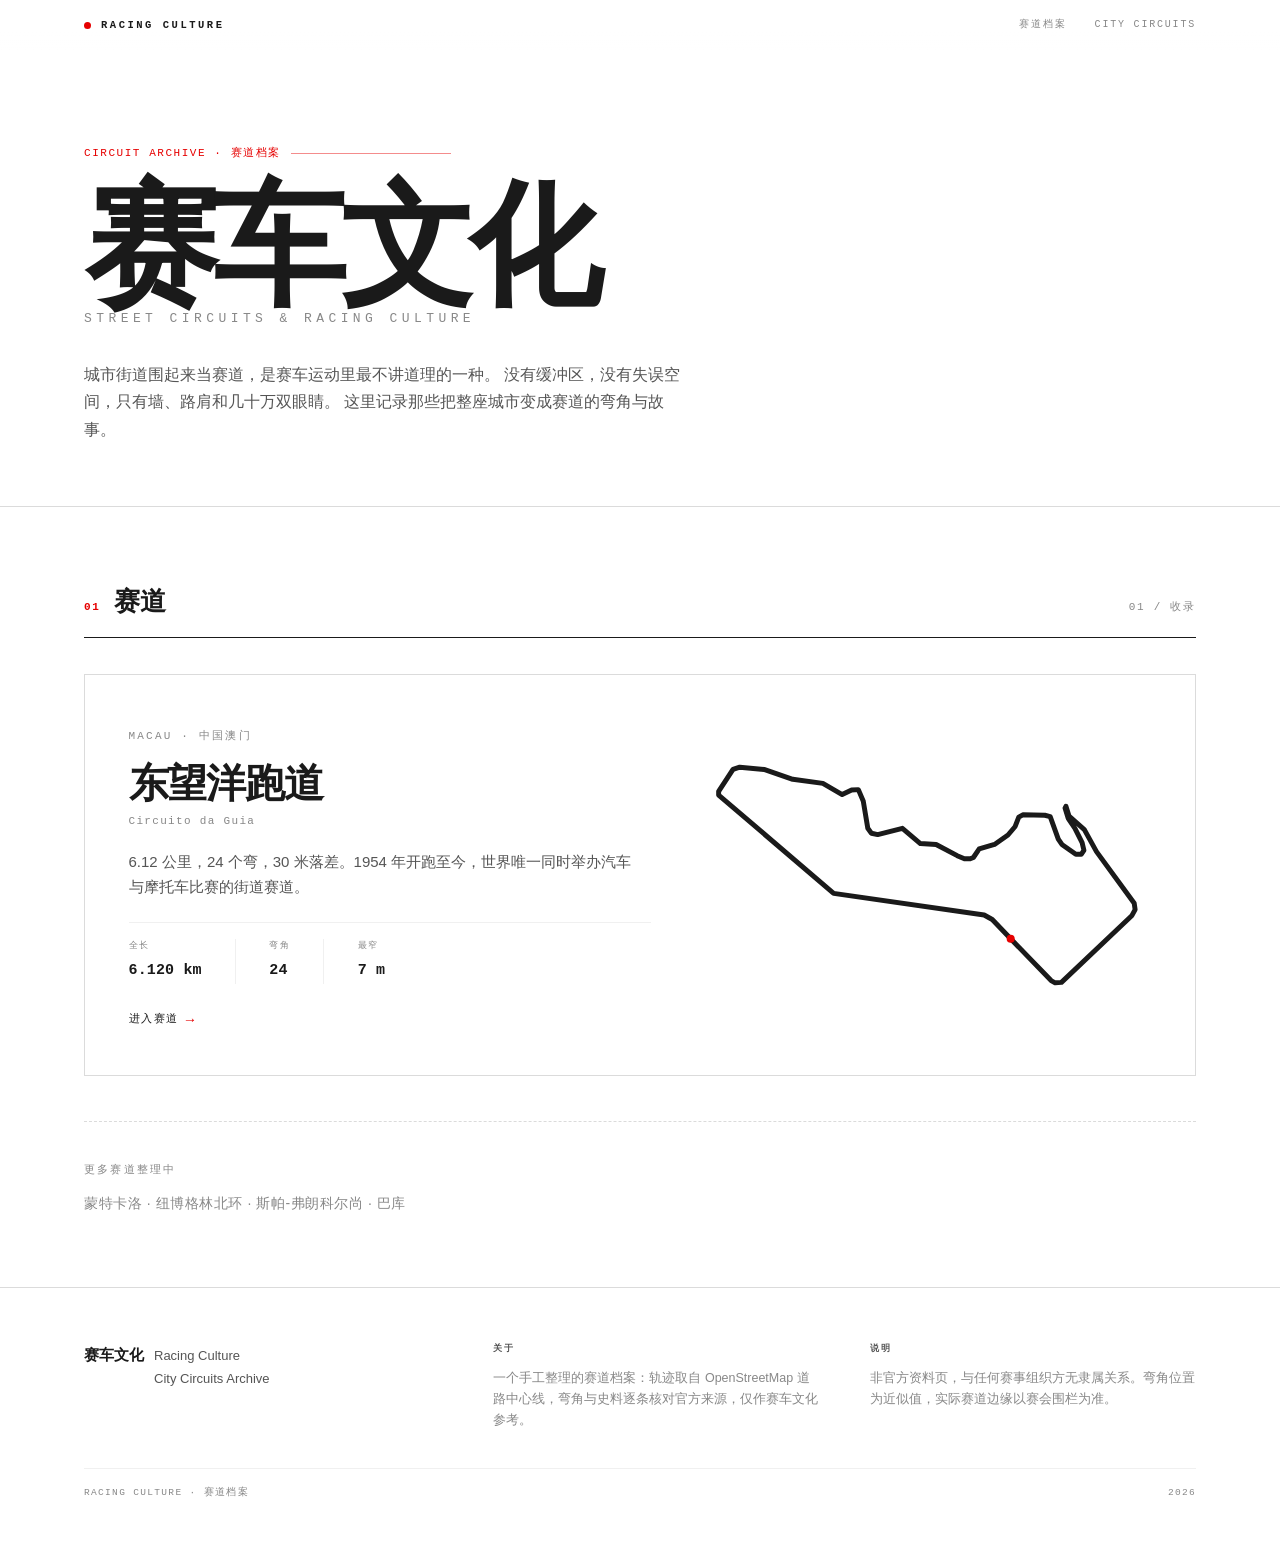
==== commit 43921d8e: "重构为赛道档案站：新增站点索引页，澳门东望洋移入 macau-guia/ 子目录" ====
--- a/index.html
+++ b/index.html
@@ -1,568 +1,101 @@
-<!doctype html>
+<!DOCTYPE html>
 <html lang="zh-Hans">
 <head>
 <meta charset="utf-8">
-<meta name="viewport" content="width=device-width,initial-scale=1">
-<title>东望洋赛道 · Guia Circuit｜澳门的 6.12 公里街道赛</title>
-<meta name="description" content="澳门东望洋跑道（Circuito da Guia）交互式弯道指南：赛道沿革、真实行车轨迹、11 个关键弯角与路段的中英葡名称、命名由来与历史事件。">
+<meta name="viewport" content="width=device-width, initial-scale=1">
+<title>赛车文化 · Racing Culture</title>
+<meta name="description" content="世界城市赛道与赛车文化档案：赛道几何、关键弯角、命名由来与历史事件。">
 <meta name="theme-color" content="#ffffff">
-<link rel="stylesheet" href="assets/main.css?v=20261124">
+<link rel="stylesheet" href="assets/site.css?v=20261124">
 </head>
 <body>
 
-<header class="topbar">
-  <div class="brand"><i></i><span>GUIA&nbsp;CIRCUIT</span></div>
-  <div class="meta">
-    <span>MACAU&nbsp;·&nbsp;<b>22.197°N 113.549°E</b></span>
-    <span>6.120&nbsp;KM</span>
-    <span>73RD&nbsp;EDITION&nbsp;·&nbsp;2026</span>
+<header class="top">
+  <div class="wrap">
+    <a class="brand" href="./">
+      <i></i><span>RACING CULTURE</span>
+    </a>
+    <nav class="meta">
+      <span>赛道档案</span>
+      <span>City Circuits</span>
+    </nav>
   </div>
 </header>
 
 <main>
 
-<!-- ============================== HERO ============================== -->
-<section class="hero">
-  <div class="wrap">
-    <div class="hero-head">
-      <div>
-        <div class="eyebrow mono">Circuito da Guia · Est. 1954</div>
-        <h1>東望洋<span class="latin">Guia Circuit ／ Macau</span></h1>
-      </div>
-      <p class="hero-deck">
-        一条用城市街道拼起来的赛道。6.12 公里，24 个弯，30 米落差，
-        两侧没有缓冲区，只有墙。每年 11 月，澳门半岛东南角封街四天，
-        世界最快的年轻人来这里证明自己。
+  <section class="hero">
+    <div class="wrap">
+      <div class="eyebrow mono">Circuit Archive · 赛道档案</div>
+      <h1>赛车文化<span class="sub">Street Circuits &amp; Racing Culture</span></h1>
+      <p class="deck">
+        城市街道围起来当赛道，是赛车运动里最不讲道理的一种。
+        没有缓冲区，没有失误空间，只有墙、路肩和几十万双眼睛。
+        这里记录那些把整座城市变成赛道的弯角与故事。
       </p>
     </div>
+  </section>
 
-    <div class="hero-map">
-      <div class="map-frame" id="heroMap">
-        <svg id="heroTrack" viewBox="0 0 1000 552.3" role="img" aria-label="东望洋赛道平面示意图">
-          <path class="track-base" d="M687.3,417.7 L659.2,388.6 L645.7,374.8 L643.6,373.0 L641.4,371.4 L637.4,369.1 L635.0,367.9 L632.5,366.8 L628.1,365.4 L625.2,364.8 L622.2,364.3 L302.3,319.9 L300.0,319.5 L297.7,318.9 L295.2,318.0 L292.9,317.0 L289.6,315.1 L286.6,312.9 L43.2,104.1 L38.6,100.0 L37.4,98.4 L36.9,97.5 L36.4,96.3 L36.1,95.2 L36.0,94.0 L36.1,92.7 L36.4,91.6 L36.9,90.4 L69.0,41.0 L70.1,39.6 L71.5,38.5 L73.0,37.5 L74.6,36.9 L75.8,36.5 L77.0,36.4 L84.1,36.0 L92.1,36.6 L129.5,39.9 L136.5,40.7 L138.5,41.0 L142.3,42.0 L145.5,43.1 L189.3,59.5 L196.4,61.7 L201.9,63.1 L204.1,63.6 L211.0,64.7 L233.7,67.8 L266.9,71.1 L269.1,71.5 L270.6,72.1 L281.1,77.3 L282.1,77.9 L292.6,86.4 L295.4,88.3 L302.6,92.7 L308.7,96.1 L310.2,96.8 L311.9,97.3 L313.7,97.4 L315.2,97.4 L317.0,97.0 L318.6,96.4 L319.6,95.8 L330.7,88.3 L331.8,87.7 L333.1,87.2 L334.5,86.9 L346.5,85.7 L348.1,85.8 L348.9,86.2 L349.8,86.7 L350.5,87.4 L351.1,88.3 L358.9,110.3 L359.4,112.3 L364.6,143.4 L366.5,156.2 L368.1,168.9 L368.4,170.6 L368.8,172.2 L369.3,173.8 L370.0,175.4 L370.8,176.8 L371.8,178.2 L372.8,179.6 L374.0,180.8 L375.2,181.9 L376.9,183.2 L378.4,184.0 L380.3,184.9 L382.3,185.6 L384.3,186.1 L386.4,186.4 L388.5,186.5 L390.6,186.3 L394.0,185.7 L396.5,185.0 L438.5,172.3 L440.6,171.9 L442.4,171.8 L444.2,171.8 L446.4,172.2 L448.8,172.9 L451.2,173.9 L453.3,175.3 L455.4,177.0 L477.3,199.3 L480.4,202.0 L483.1,203.8 L486.5,205.6 L490.1,207.0 L493.8,208.0 L497.0,208.4 L500.2,208.6 L513.4,207.9 L516.9,207.8 L518.4,208.0 L520.6,208.5 L523.5,209.6 L525.0,210.6 L538.4,219.7 L541.0,221.3 L543.6,222.9 L568.4,233.4 L580.8,238.5 L583.8,239.6 L585.6,240.0 L587.5,240.2 L589.6,240.3 L592.9,240.2 L596.7,239.9 L598.9,239.7 L600.8,239.0 L602.2,238.3 L603.9,237.1 L605.3,235.6 L606.4,234.0 L611.0,225.0 L612.3,223.0 L613.8,221.1 L614.9,220.0 L617.4,218.0 L618.7,217.2 L620.9,216.1 L625.8,214.9 L644.2,210.5 L647.2,209.5 L650.6,208.0 L653.3,206.6 L659.0,202.8 L675.6,191.4 L681.3,187.2 L683.1,185.4 L697.0,167.7 L700.6,159.7 L702.3,155.3 L702.7,154.0 L703.3,150.7 L704.0,148.7 L704.9,147.2 L705.9,145.9 L707.1,144.9 L708.4,143.9 L709.8,143.2 L711.1,142.8 L712.5,142.5 L713.8,142.4 L753.1,142.1 L763.4,142.7 L770.6,144.2 L774.8,146.3 L789.9,187.2 L793.3,196.2 L794.7,199.2 L796.5,202.4 L798.7,205.5 L801.0,208.4 L804.3,211.7 L806.3,213.4 L808.3,215.0 L832.1,230.2 L834.2,231.1 L836.4,231.6 L838.7,231.7 L841.2,231.3 L842.6,230.8 L844.2,230.0 L845.5,229.2 L846.6,228.2 L847.8,226.8 L848.6,225.6 L849.3,224.2 L849.8,222.8 L850.1,221.3 L850.0,220.4 L849.3,216.7 L847.5,209.0 L846.0,203.8 L840.4,192.2 L830.5,172.4 L829.1,170.3 L827.5,168.1 L821.5,160.9 L819.2,157.8 L817.1,154.7 L815.0,150.5 L812.2,143.2 L810.6,138.4 L809.2,132.6 L808.0,126.8 L807.7,125.1 L807.6,124.2 L807.7,124.0 L808.3,123.5 L809.0,123.3 L809.7,123.4 L810.4,123.9 L810.8,124.6 L814.7,139.9 L815.9,142.8 L817.4,145.2 L818.6,146.8 L820.0,148.3 L847.7,171.3 L849.6,173.0 L851.2,174.9 L852.7,177.1 L854.0,179.3 L873.1,215.9 L875.7,220.7 L878.1,224.4 L880.8,228.2 L907.5,262.4 L911.9,268.4 L923.5,284.8 L946.1,317.8 L960.1,336.1 L961.6,338.7 L962.7,341.2 L963.4,343.8 L963.9,347.0 L964.0,350.2 L963.7,352.9 L963.1,355.5 L962.2,358.1 L961.2,360.1 L960.0,362.1 L958.6,363.9 L956.9,365.8 L807.3,509.9 L804.8,512.0 L802.1,513.8 L799.5,515.0 L796.3,515.9 L793.5,516.3 L791.1,516.3 L788.7,516.1 L786.0,515.6 L783.7,514.8 L781.1,513.6 L779.1,512.3 L777.3,510.8 Z"/>
-          <g class="sf-mark">
-            <line x1="682.5" y1="412.7" x2="682.5" y2="412.7"/>
-            <circle cx="682.5" cy="412.7" r="5.5"/>
-            <line x1="676" y1="418" x2="690" y2="404" class="sf-tick"/>
-            <text x="704" y="406" text-anchor="start">START · FINISH</text>
-          </g>
-        
-        </svg>
+  <section class="tracks">
+    <div class="wrap">
+      <div class="s-head">
+        <span class="idx mono">01</span>
+        <h2>赛道</h2>
+        <span class="cnt mono">01 / 收录</span>
+      </div>
+
+      <a class="card" href="macau-guia/">
+        <div class="card-info">
+          <span class="tag mono">Macau · 中国澳门</span>
+          <h3>东望洋跑道</h3>
+          <span class="alt">Circuito da Guia</span>
+          <p>6.12 公里，24 个弯，30 米落差。1954 年开跑至今，世界唯一同时举办汽车与摩托车比赛的街道赛道。</p>
+          <dl>
+            <div><dt>全长</dt><dd>6.120 km</dd></div>
+            <div><dt>弯角</dt><dd>24</dd></div>
+            <div><dt>最窄</dt><dd>7 m</dd></div>
+          </dl>
+          <span class="go mono">进入赛道 <b>→</b></span>
+        </div>
+        <div class="card-visual">
+          <svg viewBox="0 0 1000 552.3" role="img" aria-label="东望洋赛道轮廓">
+            <path class="outline" d="M687,418 L646,375 L628,365 L293,317 L37,98 L37,90 L69,41 L84,36 L138,41 L202,63 L269,72 L312,97 L333,87 L348,86 L359,112 L369,172 L377,183 L391,186 L446,172 L486,206 L521,208 L568,233 L584,240 L597,240 L604,237 L617,218 L651,208 L681,187 L697,168 L705,147 L714,142 L763,143 L775,146 L793,196 L801,208 L832,230 L844,230 L850,221 L846,204 L830,172 L815,150 L808,127 L810,123 L817,145 L851,175 L878,224 L962,339 L964,353 L957,366 L800,515 L786,516 L777,511 Z"/>
+            <circle class="sf" cx="687" cy="418" r="9"/>
+          </svg>
+        </div>
+      </a>
+
+      <div class="soon">
+        <span class="mono">更多赛道整理中</span>
+        <p>蒙特卡洛 · 纽博格林北环 · 斯帕-弗朗科尔尚 · 巴库</p>
       </div>
     </div>
+  </section>
 
-    <div class="hero-foot mono">
-      <span>全长 6.120 km ／ 24 弯 ／ 顺时针</span>
-      <span class="scroll">
-        <svg viewBox="0 0 11 16" fill="none" stroke="currentColor" stroke-width="1.2"><path d="M5.5 0v13M1 9l4.5 4.5L10 9"/></svg>
-        向下滚动
-      </span>
-      <span>赛道轨迹基于 OpenStreetMap 道路中心线绘制</span>
-    </div>
-  </div>
-</section>
+</main>
 
-<!-- ============================== STRIP ============================== -->
-<section class="strip">
-  <div class="wrap">
-    <div class="strip-grid">
-      <div class="strip-cell">
-        <span class="k mono-sm">单圈长度</span>
-        <span class="v">6.120<small>KM</small></span>
-        <span class="n">3.8 英里</span>
-      </div>
-      <div class="strip-cell">
-        <span class="k mono-sm">弯道</span>
-        <span class="v">24</span>
-        <span class="n">国际汽联编号至 18</span>
-      </div>
-      <div class="strip-cell">
-        <span class="k mono-sm">高低差</span>
-        <span class="v">30<small>M+</small></span>
-        <span class="n">从海平面到东望洋山腰</span>
-      </div>
-      <div class="strip-cell">
-        <span class="k mono-sm">路宽</span>
-        <span class="v">14<small>／7 M</small></span>
-        <span class="n">最宽发车区 ／ 最窄发夹弯</span>
-      </div>
-      <div class="strip-cell">
-        <span class="k mono-sm">首办</span>
-        <span class="v">1954</span>
-        <span class="n">10 月 30–31 日 · 15 辆车</span>
-      </div>
-      <div class="strip-cell">
-        <span class="k mono-sm">最快单圈</span>
-        <span class="v">2:06.317</span>
-        <span class="n">F3 · Callum Ilott · 2019</span>
-      </div>
-    </div>
-  </div>
-</section>
-
-<!-- ============================== STORY ============================== -->
-<section class="section" id="story">
-  <div class="wrap">
-    <div class="s-head">
-      <div class="idx"><b>01</b><span>The record</span></div>
-      <h2>沿革</h2>
-    </div>
-
-    <div class="story-grid">
-      <div class="story-side">
-        <div class="vl">Since 1954</div>
-      </div>
-
-      <div class="story-body">
-        <p class="lede">这条路本来不是为赛车修的。它是澳门汽车会设计的一条寻宝游戏路线——绕山一圈，打卡，回来。</p>
-
-        <div class="cols">
-          <p class="first">1954 年，几个本地车手提议：既然能开车找宝，为什么不能比赛？第一届在 10 月 30、31 日举行，15 辆车参赛，勒芒式起跑——车手跑向自己的车，跳进去，出发。四小时耐久赛，跑得最远的人赢。免费入场，两万多人挤在竹棚看台上。Eduardo de Carvalho 驾一辆 Triumph TR2 拿下第一座冠军。</p>
-          <p>那时候路面还是泥和碎石。前车扬起的尘土能遮住整条路，车手只能盯着路边的树判断方向。1955 年，赛道后半段铺上沥青；1957 年第四届全线铺装，长度也从 3.9 英里缩到 3.8 英里——渔翁街发电厂到水塘角的一段弯道被拉直，就是今天 R 弯前的那一截。</p>
-          <p>1960 年，赛事进入国际赛历。1961 年改为方程式。1967 年，摩托车格兰披治加入，从此这里成为世界上唯一同时举办两轮与四轮比赛的街道赛场。1972 年，东望洋大赛（房车）创办。</p>
-          <p>1983 年是分水岭：澳门改用三级方程式。第一年的冠军是个巴西人，Ayrton Senna。此后四十年，这条赛道成了年轻车手进 F1 之前最后一道公开考试——Schumacher（1990）、Coulthard（1991）、Ralf Schumacher（1995）、Sato（2001）、di Grassi（2005），名单长得像一张入场券存根。</p>
-          <p>1993 年，赛道做了史上最大一次改动：文华东方弯被拉直，葡京弯从钝角改成锐角，起点、终点和维修站从旧码头旁搬到水塘边的格兰披治赛车大楼。今天你看到的这个形状，从那一年起没再变过。</p>
-          <p>2024 年，F3 时代结束，赛事改为 FIA FR 世界杯。赛车换了，墙没换。</p>
-        </div>
-
-        <div class="timeline">
-          <div class="tl-row"><div class="yr">1954</div><p>首届赛事，15 辆车，四小时耐久，免费入场，两万余人观赛。</p></div>
-          <div class="tl-row"><div class="yr">1957</div><p>全线铺装沥青，赛道由 3.9 英里缩为 <b>3.8 英里</b>；渔翁街一段弯道拉直。</p></div>
-          <div class="tl-row"><div class="yr">1967</div><p>摩托车格兰披治加入赛程，两轮与四轮开始共用同一条街。</p></div>
-          <div class="tl-row"><div class="yr">1972</div><p>东望洋大赛（房车）创办，成为亚洲房车赛的标杆。</p></div>
-          <div class="tl-row"><div class="yr">1983</div><p>改用三级方程式。<b>Ayrton Senna</b> 赢得第一届 F3 澳门格兰披治。</p></div>
-          <div class="tl-row"><div class="yr">1993</div><p>四十周年大改：文华东方弯拉直、葡京弯改锐角、起点与维修站迁至格兰披治赛车大楼。</p></div>
-          <div class="tl-row"><div class="yr">2008</div><p>GT 杯创办；2015 年起升格为 FIA GT 世界杯。</p></div>
-          <div class="tl-row"><div class="yr">2017</div><p>GT 世界杯选拔赛首圈，摩啰园发夹弯 <b>12 车连环相撞</b>，20 辆车只剩 8 辆续战。</p></div>
-          <div class="tl-row"><div class="yr">2024</div><p>F3 时代结束，主赛改为 FIA FR 世界杯。</p></div>
-        </div>
-      </div>
-    </div>
-  </div>
-</section>
-
-<!-- ============================== LAP ============================== -->
-<section class="section lap" id="lap">
-  <div class="wrap">
-    <div class="s-head">
-      <div class="idx"><b>02</b><span>The lap</span></div>
-      <h2>一圈 · 十二个关键点</h2>
-    </div>
-
-    <div class="lap-intro">
-      <p>从发车区出发，赛车先沿友谊大马路跑完两公里直路，在葡京酒店前重刹进 90 度右弯，然后一路上山，穿过东望洋山东侧的窄巷，从发夹弯下来，再回到水塘边。点地图上的编号，或向下滚动。</p>
-      <div class="hint mono">
-        <svg viewBox="0 0 16 16" fill="none" stroke="currentColor" stroke-width="1.2"><circle cx="8" cy="8" r="6.4"/><path d="M8 4.6v4.2l2.6 1.6"/></svg>
-        <span>滚动自动定位弯角</span>
-      </div>
-    </div>
-
-    <div class="lap-grid">
-      <!-- map -->
-      <div class="map-col">
-        <div class="map-shell">
-          <div class="map-meta">
-            <span class="now"><b id="nowIdx">01</b><span id="nowName">起点／终点</span></span>
-            <span class="dist" id="nowKm">0.00 KM</span>
-          </div>
-          <div class="map-frame" id="lapMap">
-            <svg id="lapTrack" viewBox="0 0 1000 552.3" role="img" aria-label="东望洋赛道，标注 11 个关键弯角">
-              <path class="track-base" d="M687.3,417.7 L659.2,388.6 L645.7,374.8 L643.6,373.0 L641.4,371.4 L637.4,369.1 L635.0,367.9 L632.5,366.8 L628.1,365.4 L625.2,364.8 L622.2,364.3 L302.3,319.9 L300.0,319.5 L297.7,318.9 L295.2,318.0 L292.9,317.0 L289.6,315.1 L286.6,312.9 L43.2,104.1 L38.6,100.0 L37.4,98.4 L36.9,97.5 L36.4,96.3 L36.1,95.2 L36.0,94.0 L36.1,92.7 L36.4,91.6 L36.9,90.4 L69.0,41.0 L70.1,39.6 L71.5,38.5 L73.0,37.5 L74.6,36.9 L75.8,36.5 L77.0,36.4 L84.1,36.0 L92.1,36.6 L129.5,39.9 L136.5,40.7 L138.5,41.0 L142.3,42.0 L145.5,43.1 L189.3,59.5 L196.4,61.7 L201.9,63.1 L204.1,63.6 L211.0,64.7 L233.7,67.8 L266.9,71.1 L269.1,71.5 L270.6,72.1 L281.1,77.3 L282.1,77.9 L292.6,86.4 L295.4,88.3 L302.6,92.7 L308.7,96.1 L310.2,96.8 L311.9,97.3 L313.7,97.4 L315.2,97.4 L317.0,97.0 L318.6,96.4 L319.6,95.8 L330.7,88.3 L331.8,87.7 L333.1,87.2 L334.5,86.9 L346.5,85.7 L348.1,85.8 L348.9,86.2 L349.8,86.7 L350.5,87.4 L351.1,88.3 L358.9,110.3 L359.4,112.3 L364.6,143.4 L366.5,156.2 L368.1,168.9 L368.4,170.6 L368.8,172.2 L369.3,173.8 L370.0,175.4 L370.8,176.8 L371.8,178.2 L372.8,179.6 L374.0,180.8 L375.2,181.9 L376.9,183.2 L378.4,184.0 L380.3,184.9 L382.3,185.6 L384.3,186.1 L386.4,186.4 L388.5,186.5 L390.6,186.3 L394.0,185.7 L396.5,185.0 L438.5,172.3 L440.6,171.9 L442.4,171.8 L444.2,171.8 L446.4,172.2 L448.8,172.9 L451.2,173.9 L453.3,175.3 L455.4,177.0 L477.3,199.3 L480.4,202.0 L483.1,203.8 L486.5,205.6 L490.1,207.0 L493.8,208.0 L497.0,208.4 L500.2,208.6 L513.4,207.9 L516.9,207.8 L518.4,208.0 L520.6,208.5 L523.5,209.6 L525.0,210.6 L538.4,219.7 L541.0,221.3 L543.6,222.9 L568.4,233.4 L580.8,238.5 L583.8,239.6 L585.6,240.0 L587.5,240.2 L589.6,240.3 L592.9,240.2 L596.7,239.9 L598.9,239.7 L600.8,239.0 L602.2,238.3 L603.9,237.1 L605.3,235.6 L606.4,234.0 L611.0,225.0 L612.3,223.0 L613.8,221.1 L614.9,220.0 L617.4,218.0 L618.7,217.2 L620.9,216.1 L625.8,214.9 L644.2,210.5 L647.2,209.5 L650.6,208.0 L653.3,206.6 L659.0,202.8 L675.6,191.4 L681.3,187.2 L683.1,185.4 L697.0,167.7 L700.6,159.7 L702.3,155.3 L702.7,154.0 L703.3,150.7 L704.0,148.7 L704.9,147.2 L705.9,145.9 L707.1,144.9 L708.4,143.9 L709.8,143.2 L711.1,142.8 L712.5,142.5 L713.8,142.4 L753.1,142.1 L763.4,142.7 L770.6,144.2 L774.8,146.3 L789.9,187.2 L793.3,196.2 L794.7,199.2 L796.5,202.4 L798.7,205.5 L801.0,208.4 L804.3,211.7 L806.3,213.4 L808.3,215.0 L832.1,230.2 L834.2,231.1 L836.4,231.6 L838.7,231.7 L841.2,231.3 L842.6,230.8 L844.2,230.0 L845.5,229.2 L846.6,228.2 L847.8,226.8 L848.6,225.6 L849.3,224.2 L849.8,222.8 L850.1,221.3 L850.0,220.4 L849.3,216.7 L847.5,209.0 L846.0,203.8 L840.4,192.2 L830.5,172.4 L829.1,170.3 L827.5,168.1 L821.5,160.9 L819.2,157.8 L817.1,154.7 L815.0,150.5 L812.2,143.2 L810.6,138.4 L809.2,132.6 L808.0,126.8 L807.7,125.1 L807.6,124.2 L807.7,124.0 L808.3,123.5 L809.0,123.3 L809.7,123.4 L810.4,123.9 L810.8,124.6 L814.7,139.9 L815.9,142.8 L817.4,145.2 L818.6,146.8 L820.0,148.3 L847.7,171.3 L849.6,173.0 L851.2,174.9 L852.7,177.1 L854.0,179.3 L873.1,215.9 L875.7,220.7 L878.1,224.4 L880.8,228.2 L907.5,262.4 L911.9,268.4 L923.5,284.8 L946.1,317.8 L960.1,336.1 L961.6,338.7 L962.7,341.2 L963.4,343.8 L963.9,347.0 L964.0,350.2 L963.7,352.9 L963.1,355.5 L962.2,358.1 L961.2,360.1 L960.0,362.1 L958.6,363.9 L956.9,365.8 L807.3,509.9 L804.8,512.0 L802.1,513.8 L799.5,515.0 L796.3,515.9 L793.5,516.3 L791.1,516.3 L788.7,516.1 L786.0,515.6 L783.7,514.8 L781.1,513.6 L779.1,512.3 L777.3,510.8 Z"/>
-              <path class="track-dash" d="M687.3,417.7 L659.2,388.6 L645.7,374.8 L643.6,373.0 L641.4,371.4 L637.4,369.1 L635.0,367.9 L632.5,366.8 L628.1,365.4 L625.2,364.8 L622.2,364.3 L302.3,319.9 L300.0,319.5 L297.7,318.9 L295.2,318.0 L292.9,317.0 L289.6,315.1 L286.6,312.9 L43.2,104.1 L38.6,100.0 L37.4,98.4 L36.9,97.5 L36.4,96.3 L36.1,95.2 L36.0,94.0 L36.1,92.7 L36.4,91.6 L36.9,90.4 L69.0,41.0 L70.1,39.6 L71.5,38.5 L73.0,37.5 L74.6,36.9 L75.8,36.5 L77.0,36.4 L84.1,36.0 L92.1,36.6 L129.5,39.9 L136.5,40.7 L138.5,41.0 L142.3,42.0 L145.5,43.1 L189.3,59.5 L196.4,61.7 L201.9,63.1 L204.1,63.6 L211.0,64.7 L233.7,67.8 L266.9,71.1 L269.1,71.5 L270.6,72.1 L281.1,77.3 L282.1,77.9 L292.6,86.4 L295.4,88.3 L302.6,92.7 L308.7,96.1 L310.2,96.8 L311.9,97.3 L313.7,97.4 L315.2,97.4 L317.0,97.0 L318.6,96.4 L319.6,95.8 L330.7,88.3 L331.8,87.7 L333.1,87.2 L334.5,86.9 L346.5,85.7 L348.1,85.8 L348.9,86.2 L349.8,86.7 L350.5,87.4 L351.1,88.3 L358.9,110.3 L359.4,112.3 L364.6,143.4 L366.5,156.2 L368.1,168.9 L368.4,170.6 L368.8,172.2 L369.3,173.8 L370.0,175.4 L370.8,176.8 L371.8,178.2 L372.8,179.6 L374.0,180.8 L375.2,181.9 L376.9,183.2 L378.4,184.0 L380.3,184.9 L382.3,185.6 L384.3,186.1 L386.4,186.4 L388.5,186.5 L390.6,186.3 L394.0,185.7 L396.5,185.0 L438.5,172.3 L440.6,171.9 L442.4,171.8 L444.2,171.8 L446.4,172.2 L448.8,172.9 L451.2,173.9 L453.3,175.3 L455.4,177.0 L477.3,199.3 L480.4,202.0 L483.1,203.8 L486.5,205.6 L490.1,207.0 L493.8,208.0 L497.0,208.4 L500.2,208.6 L513.4,207.9 L516.9,207.8 L518.4,208.0 L520.6,208.5 L523.5,209.6 L525.0,210.6 L538.4,219.7 L541.0,221.3 L543.6,222.9 L568.4,233.4 L580.8,238.5 L583.8,239.6 L585.6,240.0 L587.5,240.2 L589.6,240.3 L592.9,240.2 L596.7,239.9 L598.9,239.7 L600.8,239.0 L602.2,238.3 L603.9,237.1 L605.3,235.6 L606.4,234.0 L611.0,225.0 L612.3,223.0 L613.8,221.1 L614.9,220.0 L617.4,218.0 L618.7,217.2 L620.9,216.1 L625.8,214.9 L644.2,210.5 L647.2,209.5 L650.6,208.0 L653.3,206.6 L659.0,202.8 L675.6,191.4 L681.3,187.2 L683.1,185.4 L697.0,167.7 L700.6,159.7 L702.3,155.3 L702.7,154.0 L703.3,150.7 L704.0,148.7 L704.9,147.2 L705.9,145.9 L707.1,144.9 L708.4,143.9 L709.8,143.2 L711.1,142.8 L712.5,142.5 L713.8,142.4 L753.1,142.1 L763.4,142.7 L770.6,144.2 L774.8,146.3 L789.9,187.2 L793.3,196.2 L794.7,199.2 L796.5,202.4 L798.7,205.5 L801.0,208.4 L804.3,211.7 L806.3,213.4 L808.3,215.0 L832.1,230.2 L834.2,231.1 L836.4,231.6 L838.7,231.7 L841.2,231.3 L842.6,230.8 L844.2,230.0 L845.5,229.2 L846.6,228.2 L847.8,226.8 L848.6,225.6 L849.3,224.2 L849.8,222.8 L850.1,221.3 L850.0,220.4 L849.3,216.7 L847.5,209.0 L846.0,203.8 L840.4,192.2 L830.5,172.4 L829.1,170.3 L827.5,168.1 L821.5,160.9 L819.2,157.8 L817.1,154.7 L815.0,150.5 L812.2,143.2 L810.6,138.4 L809.2,132.6 L808.0,126.8 L807.7,125.1 L807.6,124.2 L807.7,124.0 L808.3,123.5 L809.0,123.3 L809.7,123.4 L810.4,123.9 L810.8,124.6 L814.7,139.9 L815.9,142.8 L817.4,145.2 L818.6,146.8 L820.0,148.3 L847.7,171.3 L849.6,173.0 L851.2,174.9 L852.7,177.1 L854.0,179.3 L873.1,215.9 L875.7,220.7 L878.1,224.4 L880.8,228.2 L907.5,262.4 L911.9,268.4 L923.5,284.8 L946.1,317.8 L960.1,336.1 L961.6,338.7 L962.7,341.2 L963.4,343.8 L963.9,347.0 L964.0,350.2 L963.7,352.9 L963.1,355.5 L962.2,358.1 L961.2,360.1 L960.0,362.1 L958.6,363.9 L956.9,365.8 L807.3,509.9 L804.8,512.0 L802.1,513.8 L799.5,515.0 L796.3,515.9 L793.5,516.3 L791.1,516.3 L788.7,516.1 L786.0,515.6 L783.7,514.8 L781.1,513.6 L779.1,512.3 L777.3,510.8 Z"/>
-              <path class="track-prog" id="progPath" d="M687.3,417.7 L659.2,388.6 L645.7,374.8 L643.6,373.0 L641.4,371.4 L637.4,369.1 L635.0,367.9 L632.5,366.8 L628.1,365.4 L625.2,364.8 L622.2,364.3 L302.3,319.9 L300.0,319.5 L297.7,318.9 L295.2,318.0 L292.9,317.0 L289.6,315.1 L286.6,312.9 L43.2,104.1 L38.6,100.0 L37.4,98.4 L36.9,97.5 L36.4,96.3 L36.1,95.2 L36.0,94.0 L36.1,92.7 L36.4,91.6 L36.9,90.4 L69.0,41.0 L70.1,39.6 L71.5,38.5 L73.0,37.5 L74.6,36.9 L75.8,36.5 L77.0,36.4 L84.1,36.0 L92.1,36.6 L129.5,39.9 L136.5,40.7 L138.5,41.0 L142.3,42.0 L145.5,43.1 L189.3,59.5 L196.4,61.7 L201.9,63.1 L204.1,63.6 L211.0,64.7 L233.7,67.8 L266.9,71.1 L269.1,71.5 L270.6,72.1 L281.1,77.3 L282.1,77.9 L292.6,86.4 L295.4,88.3 L302.6,92.7 L308.7,96.1 L310.2,96.8 L311.9,97.3 L313.7,97.4 L315.2,97.4 L317.0,97.0 L318.6,96.4 L319.6,95.8 L330.7,88.3 L331.8,87.7 L333.1,87.2 L334.5,86.9 L346.5,85.7 L348.1,85.8 L348.9,86.2 L349.8,86.7 L350.5,87.4 L351.1,88.3 L358.9,110.3 L359.4,112.3 L364.6,143.4 L366.5,156.2 L368.1,168.9 L368.4,170.6 L368.8,172.2 L369.3,173.8 L370.0,175.4 L370.8,176.8 L371.8,178.2 L372.8,179.6 L374.0,180.8 L375.2,181.9 L376.9,183.2 L378.4,184.0 L380.3,184.9 L382.3,185.6 L384.3,186.1 L386.4,186.4 L388.5,186.5 L390.6,186.3 L394.0,185.7 L396.5,185.0 L438.5,172.3 L440.6,171.9 L442.4,171.8 L444.2,171.8 L446.4,172.2 L448.8,172.9 L451.2,173.9 L453.3,175.3 L455.4,177.0 L477.3,199.3 L480.4,202.0 L483.1,203.8 L486.5,205.6 L490.1,207.0 L493.8,208.0 L497.0,208.4 L500.2,208.6 L513.4,207.9 L516.9,207.8 L518.4,208.0 L520.6,208.5 L523.5,209.6 L525.0,210.6 L538.4,219.7 L541.0,221.3 L543.6,222.9 L568.4,233.4 L580.8,238.5 L583.8,239.6 L585.6,240.0 L587.5,240.2 L589.6,240.3 L592.9,240.2 L596.7,239.9 L598.9,239.7 L600.8,239.0 L602.2,238.3 L603.9,237.1 L605.3,235.6 L606.4,234.0 L611.0,225.0 L612.3,223.0 L613.8,221.1 L614.9,220.0 L617.4,218.0 L618.7,217.2 L620.9,216.1 L625.8,214.9 L644.2,210.5 L647.2,209.5 L650.6,208.0 L653.3,206.6 L659.0,202.8 L675.6,191.4 L681.3,187.2 L683.1,185.4 L697.0,167.7 L700.6,159.7 L702.3,155.3 L702.7,154.0 L703.3,150.7 L704.0,148.7 L704.9,147.2 L705.9,145.9 L707.1,144.9 L708.4,143.9 L709.8,143.2 L711.1,142.8 L712.5,142.5 L713.8,142.4 L753.1,142.1 L763.4,142.7 L770.6,144.2 L774.8,146.3 L789.9,187.2 L793.3,196.2 L794.7,199.2 L796.5,202.4 L798.7,205.5 L801.0,208.4 L804.3,211.7 L806.3,213.4 L808.3,215.0 L832.1,230.2 L834.2,231.1 L836.4,231.6 L838.7,231.7 L841.2,231.3 L842.6,230.8 L844.2,230.0 L845.5,229.2 L846.6,228.2 L847.8,226.8 L848.6,225.6 L849.3,224.2 L849.8,222.8 L850.1,221.3 L850.0,220.4 L849.3,216.7 L847.5,209.0 L846.0,203.8 L840.4,192.2 L830.5,172.4 L829.1,170.3 L827.5,168.1 L821.5,160.9 L819.2,157.8 L817.1,154.7 L815.0,150.5 L812.2,143.2 L810.6,138.4 L809.2,132.6 L808.0,126.8 L807.7,125.1 L807.6,124.2 L807.7,124.0 L808.3,123.5 L809.0,123.3 L809.7,123.4 L810.4,123.9 L810.8,124.6 L814.7,139.9 L815.9,142.8 L817.4,145.2 L818.6,146.8 L820.0,148.3 L847.7,171.3 L849.6,173.0 L851.2,174.9 L852.7,177.1 L854.0,179.3 L873.1,215.9 L875.7,220.7 L878.1,224.4 L880.8,228.2 L907.5,262.4 L911.9,268.4 L923.5,284.8 L946.1,317.8 L960.1,336.1 L961.6,338.7 L962.7,341.2 L963.4,343.8 L963.9,347.0 L964.0,350.2 L963.7,352.9 L963.1,355.5 L962.2,358.1 L961.2,360.1 L960.0,362.1 L958.6,363.9 L956.9,365.8 L807.3,509.9 L804.8,512.0 L802.1,513.8 L799.5,515.0 L796.3,515.9 L793.5,516.3 L791.1,516.3 L788.7,516.1 L786.0,515.6 L783.7,514.8 L781.1,513.6 L779.1,512.3 L777.3,510.8 Z"/>
-            </svg>
-            
-            <div class="map-ink">
-              <span class="north">
-                <svg viewBox="0 0 15 22" fill="none" stroke="currentColor" stroke-width="1"><path d="M7.5 20V3M3.4 7.2 7.5 3l4.1 4.2"/></svg>
-              </span>
-              <span>N</span>
-            </div>
-            <div class="scalebar"><i></i>500 M</div>
-          </div>
-        </div>
-      </div>
-
-      <!-- list -->
-      <div class="cn-list" id="cnList">
-
-        <article class="cn" data-t="0" data-n="01" id="c01">
-          <button class="cn-head" aria-expanded="false">
-            <span class="cn-num">01</span>
-            <span class="cn-names">
-              <span class="cn-cn">起点／终点</span>
-              <span class="cn-alt">Start / Finish · Edifício do Grande Prémio</span>
-            </span>
-            <span class="cn-km">0.00 km</span>
-          </button>
-          <div class="cn-body"><div><div class="cn-inner">
-            <p class="cn-lead">维修站与大看台所在，全赛道最宽的一段。</p>
-            <p>1954 年首届比赛的起点在旧港澳码头对面、风帆会弯之前。1993 年赛事四十周年，起点、终点与维修站一起搬到水塘边新建的格兰披治赛车大楼，赛事控制中心也设在这里。平日赛车大楼周边有约 50 个星期用作旅游巴士停泊区，到了比赛周末才变身集车处、验车区。</p>
-            <p>发车区所在的友谊大马路是全场最宽处，14 米。1956 年才有了第一座混凝土看台和十个维修位，能坐三百多人；此前观众坐的是竹棚。旧看台在 1994 年被拆掉。文华东方弯旁的旧控制塔前身只是临时棚屋，如今仍在，地下已改作大赛车文创店。</p>
-            <dl class="cn-facts">
-              <div><dt>路宽</dt><dd>14 m · 全场最宽</dd></div>
-              <div><dt>维修位</dt><dd>10 个（1956 年起）</dd></div>
-            </dl>
-          </div></div></div>
-        </article>
-
-        <article class="cn" data-t="0.184" data-n="02" id="c02">
-          <button class="cn-head" aria-expanded="false">
-            <span class="cn-num">02</span>
-            <span class="cn-names">
-              <span class="cn-cn">文华东方弯</span>
-              <span class="cn-alt">Mandarin Oriental Bend · Curva do Mandarin · T2</span>
-            </span>
-            <span class="cn-km">1.13 km</span>
-          </button>
-          <div class="cn-body"><div><div class="cn-inner">
-            <p class="cn-lead">六挡全油的第一个弯，名字换过不止一次。</p>
-            <p>这里原名<strong>风帆会弯</strong>——以弯旁屹立多年的澳门风帆会命名，1960 年代风帆会迁往路环竹湾后原址改建成五星级酒店，弯角改叫文华东方；早年也曾用过奥米加弯（Omega Bend）这个旧名。1993 年赛道大改时这个弯被拉直，变成一个几乎不需要收油的高速转折。</p>
-            <p>F3 可以六挡、约 260 km/h 平油通过；GT 车同样速度进弯，但必须明显收油。Felix Rosenqvist 说这是「赛季里最痛快的感觉之一」。2016 年，Laurens Vanthoor 在弯心压上路肩，赛车失控翻覆——那一年他是 GT 世界杯的卫冕冠军。</p>
-            <dl class="cn-facts">
-              <div><dt>F3</dt><dd>6 挡 · 约 260 km/h</dd></div>
-              <div><dt>GT</dt><dd>需明显收油</dd></div>
-            </dl>
-          </div></div></div>
-        </article>
-
-        <article class="cn" data-t="0.294" data-n="03" id="c03">
-          <button class="cn-head" aria-expanded="false">
-            <span class="cn-num">03</span>
-            <span class="cn-names">
-              <span class="cn-cn">葡京弯</span>
-              <span class="cn-alt">Lisboa Bend · Curva de Lisboa · T3</span>
-            </span>
-            <span class="cn-km">1.80 km</span>
-          </button>
-          <div class="cn-body"><div><div class="cn-inner">
-            <p class="cn-lead">全场唯一合理的超车点，也是撞车最多的地方。</p>
-            <p>旧名<strong>铜马弯</strong>（英文曾名 Statue Corner）。弯角旁曾立着第十九任澳督亚马喇（João Maria Ferreira do Amaral）的铜像，从 19 世纪末一直站到 1992 年。铜像迁走后，弯角跟着旁边的葡京酒店改了名。文华东方弯与葡京弯之间的赛段，原称游艇会大直路（Yacht Club Straight），是昔日澳门游艇会的所在地。</p>
-            <p>1990 年重修，1993 年由钝角改成今天的锐角：赛车以 280 km/h 以上的速度冲过来，F3 可以到 100 米牌才踩刹车，GT 需要两倍的距离。转过去就是上山的路，速度掉到 80 至 90 km/h。整个周末的胜负，通常在这里决定一半。2018 年 F3 世界杯，Sophia Flörsch 的赛车在这里腾空飞越护栏，是澳门近年最震动的一次事故。</p>
-            <dl class="cn-facts">
-              <div><dt>进弯</dt><dd>280 km/h+</dd></div>
-              <div><dt>出弯</dt><dd>约 90 km/h</dd></div>
-              <div><dt>刹车点</dt><dd>F3 100 m ／ GT 200 m</dd></div>
-            </dl>
-          </div></div></div>
-        </article>
-
-        <article class="cn" data-t="0.338" data-n="04" id="c04">
-          <button class="cn-head" aria-expanded="false">
-            <span class="cn-num">04</span>
-            <span class="cn-names">
-              <span class="cn-cn">嘉思栏弯</span>
-              <span class="cn-alt">San Francisco Hill · Estrada de São Francisco · T4</span>
-            </span>
-            <span class="cn-km">2.07 km</span>
-          </button>
-          <div class="cn-body"><div><div class="cn-inner">
-            <p class="cn-lead">出葡京后的第一个上坡右弯，贴着墙才算走对。</p>
-            <p>名字来自山上的嘉思栏炮台（Fortaleza de São Francisco），1629 年为抵抗荷兰人入侵而建。如今那栋粉红与白色相间的大楼，是澳门保安部队事务局和澳门陆军俱乐部的总部——陆军俱乐部大楼建于 1870 年，当年是长官会所的餐厅。这也是澳门七座山峰之一的名字。</p>
-            <p>F3 用五挡过，入弯看起来极窄，过了弯心却突然打开。Rosenqvist 的说法是：这里唯一重要的就是把车贴到围栏边上，一厘米都别留。</p>
-            <dl class="cn-facts">
-              <div><dt>F3</dt><dd>5 挡</dd></div>
-              <div><dt>GT</dt><dd>4 挡</dd></div>
-            </dl>
-          </div></div></div>
-        </article>
-
-        <article class="cn" data-t="0.387" data-n="05" id="c05">
-          <button class="cn-head" aria-expanded="false">
-            <span class="cn-num">05</span>
-            <span class="cn-names">
-              <span class="cn-cn">产房弯</span>
-              <span class="cn-alt">Maternity Bend · Curva da Maternidade · T6‑7</span>
-            </span>
-            <span class="cn-km">2.37 km</span>
-          </button>
-          <div class="cn-body"><div><div class="cn-inner">
-            <p class="cn-lead">以弯旁的旧妇产医院命名。</p>
-            <p>山顶医院天桥和产房弯因位处仁伯爵综合医院（俗称山顶医院）附近而得名。这所医院 1873 年落成，最初是军用医院，以当时已任澳督两年的欧美德（Januário Correia de Almeida）命名——他获颁「伯爵」「子爵」多个爵位，故后人称「圣若宪子爵」。旧妇产医院搬走后，建筑改作他用，后来成为联合国大学在澳门的研究机构所在地。</p>
-            <p>进这个弯的刹车决定后面一连串 S 弯的节奏。F3 用三挡，GT 只能二挡。墙是实心混凝土，走线必须贴着它——没有余量。</p>
-            <dl class="cn-facts">
-              <div><dt>F3</dt><dd>3 挡</dd></div>
-              <div><dt>GT</dt><dd>2 挡</dd></div>
-            </dl>
-          </div></div></div>
-        </article>
-
-        <article class="cn" data-t="0.422" data-n="06" id="c06">
-          <button class="cn-head" aria-expanded="false">
-            <span class="cn-num">06</span>
-            <span class="cn-names">
-              <span class="cn-cn">岭南弯</span>
-              <span class="cn-alt">Ling Nam Bend · Curva Ling Nam</span>
-            </span>
-            <span class="cn-km">2.58 km</span>
-          </button>
-          <div class="cn-body"><div><div class="cn-inner">
-            <p class="cn-lead">围墙后是岭南中学，白头马路由此转入劏狗环。</p>
-            <p>弯道内侧的围墙上写着「岭南中学」，本地车迷就用校名来叫这个弯。岭南中学所在的黄色别墅「快乐别墅」（Vila Alegre）由葡人律师施之古 1917 年建成，1937 年起成为校址；它旁边的灰白色大楼是澳门律师殷理基同年所建，如今是澳门金融管理局总部；再往前几米，一座 1905 年的新古典主义大宅属于文第士，现为联合国大学所在地。</p>
-            <p>它所在的白头马路（Estrada dos Parses）名字来自山下的白头坟场——澳门巴斯人（帕西人）的墓地，19 世纪在这里做生意的印度祆教徒长眠于此。</p>
-            <p>过了这里，赛道从住宅区切进山体，进入白头马路与劏狗环之间的一串 S 弯：路面窄，还带负倾角，车在弯里会不断失去抓地力。F3 如果平衡好，这一段可以五挡接近全油；GT 只能用三挡。</p>
-            <dl class="cn-facts">
-              <div><dt>F3</dt><dd>5 挡 · 接近全油</dd></div>
-              <div><dt>GT</dt><dd>3 挡</dd></div>
-              <div><dt>路面</dt><dd>负倾角</dd></div>
-            </dl>
-          </div></div></div>
-        </article>
-
-        <article class="cn" data-t="0.578" data-n="07" id="c07">
-          <button class="cn-head" aria-expanded="false">
-            <span class="cn-num">07</span>
-            <span class="cn-names">
-              <span class="cn-cn">劏狗环</span>
-              <span class="cn-alt">Cacilhas · Estrada de Cacilhas</span>
-            </span>
-            <span class="cn-km">3.54 km</span>
-          </button>
-          <div class="cn-body"><div><div class="cn-inner">
-            <p class="cn-lead">全场最窄、最连续的一段山路。</p>
-            <p>这一段葡文叫 Cacilhas，中文旧称劏狗环。路沿着东望洋山东侧的坡面绕行，连续的小 S 弯加上起伏，赛车在这里几乎没有直线可以喘息。葡文名指的是「小石滩／对岸小港」，中文俗名的由来已不可考，民间一说与旧时在此宰狗有关。</p>
-            <p>1930 年代，海边马路是白头坟场与水塘之间的一条山崖小路，被当年的旅游书誉为法国蔚蓝海岸公路（French Riviera's Corniche）的迷你版。沿路私人屋宇林立，其中一栋漆成黄色的宅子叫「Faraway Hill」，至今保留着旧日风貌。</p>
-            <p>路面是普通市政沥青，全年被巴士和的士压过，还留着井盖、斑马线和修补的痕迹。抓地力每年都不一样——这也是车手说「澳门没有参考数据」的原因。</p>
-            <dl class="cn-facts">
-              <div><dt>特征</dt><dd>连续 S 弯 · 起伏</dd></div>
-              <div><dt>路面</dt><dd>市政沥青 · 井盖</dd></div>
-            </dl>
-          </div></div></div>
-        </article>
-
-        <article class="cn" data-t="0.620" data-n="08" id="c08">
-          <button class="cn-head" aria-expanded="false">
-            <span class="cn-num">08</span>
-            <span class="cn-names">
-              <span class="cn-cn">摩啰园弯</span>
-              <span class="cn-alt">Moorish Hill · Colina dos Mouros</span>
-            </span>
-            <span class="cn-km">3.79 km</span>
-          </button>
-          <div class="cn-body"><div><div class="cn-inner">
-            <p class="cn-lead">摩啰园路上两个几乎一样的急弯，因曾居于此的摩尔人得名。</p>
-            <p>官方赛道史料把这里记作摩啰园弯（Moorish Hill）——海边马路爬坡上来、转入摩啰园路（Ramal dos Mouros）之后，紧接着是两个差不多一样的急弯，都为车手所熟悉。它以曾在此聚居的摩尔人（Moors）命名，如今剩下的只有摩啰园坟场。</p>
-            <p>路边是澳门伊斯兰清真寺及坟场，澳门唯一的伊斯兰教礼拜场所，也是这个地名的最后痕迹。过了这里，赛道继续爬向海角游魂弯。</p>
-            <dl class="cn-facts">
-              <div><dt>命名</dt><dd>摩尔人社群 Moors</dd></div>
-              <div><dt>特征</dt><dd>两个相近的急弯</dd></div>
-            </dl>
-          </div></div></div>
-        </article>
-
-        <article class="cn" data-t="0.696" data-n="09" id="c09">
-          <button class="cn-head" aria-expanded="false">
-            <span class="cn-num">09</span>
-            <span class="cn-names">
-              <span class="cn-cn">海角游魂弯</span>
-              <span class="cn-alt">Donna Maria Bend · Curva de D. Maria</span>
-            </span>
-            <span class="cn-km">4.26 km</span>
-          </button>
-          <div class="cn-body"><div><div class="cn-inner">
-            <p class="cn-lead">狭窄、颇长、转向达 180 度——发夹弯之前的最后一个大弯。</p>
-            <p>从摩啰园路出来，赛车绕上马交石山（Dona Maria 峰）东侧，在这里拐出一个 180 度的回头弯，再折向山另一侧冲向发夹弯。官方赛道解说把这个弯描述得直白：「狭窄、弯道长、须转向达 180 度」，十分考验油门控制。</p>
-            <p>它随澳门七峰之一命名，峰名源自十九世纪葡萄牙女王玛丽亚二世（D. Maria II）——她 1819 年生于巴西里约热内卢，因慷慨仁慈而深受葡语世界爱戴，被称作「Maria, á Boa Mãe」（玛利亚，好母亲）。</p>
-            <p>中文名「海角游魂」则是马交石山东端一处旧称——相传 1622 年荷兰士兵在劏狗环海滩登陆被葡军击败，亡魂在此游荡，故称「海角游魂」，后因名字恐怖改称「海角游云」。那里如今是玛利二世皇后眺望台（Miradouro de D. Maria II）。</p>
-            <dl class="cn-facts">
-              <div><dt>转向</dt><dd>约 180° 回头弯</dd></div>
-              <div><dt>命名</dt><dd>马交石山 · D. Maria 峰</dd></div>
-            </dl>
-          </div></div></div>
-        </article>
-
-        <article class="cn" data-t="0.742" data-n="10" id="c10">
-          <button class="cn-head" aria-expanded="false">
-            <span class="cn-num">10</span>
-            <span class="cn-names">
-              <span class="cn-cn">摩啰园 · 发夹弯</span>
-              <span class="cn-alt">Melco Hairpin · Curva do Cabelo · T16</span>
-            </span>
-            <span class="cn-km">4.54 km</span>
-          </button>
-          <div class="cn-body"><div><div class="cn-inner">
-            <p class="cn-lead">全世界最慢的发夹弯之一，也是澳门最出名的事故现场。</p>
-            <p>发夹弯的英文名 Melco 来自澳门电力公司的旧称 Macau Electric Light Company——旧电厂大楼已被拆卸，原址现在是澳门电力股份有限公司（CEM）。这个下坡的 180 度弯进弯约 170 km/h，弯心必须挂一挡：F3 大约 40 km/h，GT 只有 32 km/h。赛会把它列为永久禁止超车区。进弯太快，车会被推到外侧的左墙上卡死，早年甚至有车手要「倒车再前进」才出得来。</p>
-            <p><strong>2017 年 11 月 18 日</strong>，FIA GT 世界杯选拔赛第一圈，Mercedes 车手 Daniel Juncadella 在出弯处撞上外侧护墙停下，后面的 Laurens Vanthoor 视线被挡，直接撞上他的右后角，接着是连锁反应——12 辆车撞在一起，20 辆参赛车只剩 8 辆能继续。红旗中断超过一小时，吊车在弯道右侧一辆一辆把车吊出去。这场比赛后来被叫作「16 号站弯」事故。</p>
-            <figure class="hpin-fig">
-              <svg class="hpin" viewBox="0 0 238.7 211.0" role="img" aria-label="摩啰园发夹弯平面"><path d="M-18.5,35.6 L-25.5,54.2 L-28.3,61.7 L-30.6,67.6 L-33.4,75.1 L-38.0,87.4 L-40.8,94.8"/><path d="M-46.2,-39.0 L-45.9,-37.1 L-45.4,-35.2 L-44.8,-33.4 L-44.0,-31.6 L-41.5,-27.5 L-40.5,-25.7 L-39.6,-23.9 L-24.2,19.7 L-20.8,29.1 L-18.5,35.6"/><path d="M84.4,58.6 L67.0,53.8 L64.3,53.0 L41.2,46.6 L10.2,38.1 L-7.2,33.2 L-11.0,32.2"/><path d="M-40.8,94.8 L-33.1,98.6 L61.8,145.6 L64.6,146.6 L67.6,147.3 L76.0,148.2 L84.1,149.1"/><path d="M-11.0,32.2 L-12.2,32.0 L-13.3,32.1 L-14.4,32.3 L-15.5,32.7 L-16.5,33.3 L-17.3,34.0 L-18.0,34.9 L-18.5,35.6"/><path d="M21.1,273.7 L27.5,260.9 L84.1,149.1 L88.2,141.0 L119.2,79.7 L120.1,76.8 L120.0,73.9 L119.0,71.1 L117.2,68.8 L114.8,67.1"/><path d="M246.2,20.4 L239.4,19.8 L232.5,18.6 L225.9,16.8 L220.2,14.7 L214.8,12.2 L209.6,9.3 L204.4,6.0"/><path d="M84.1,149.1 L113.4,152.5 L160.4,158.3 L194.1,162.6 L218.9,165.4 L227.7,165.7 L236.5,165.3 L245.3,164.1 L253.9,162.1 L262.3,159.5 L269.8,156.4 L276.9,152.8 L330.9,121.5 L332.8,120.2 L334.7,118.6 L336.4,117.0 L338.0,115.2 L339.4,113.2 L340.6,111.2 L341.7,109.1 L342.6,106.9 L343.3,104.6 L343.9,102.3 L344.2,99.9 L344.3,97.5 L344.3,95.1 L344.0,92.8 L343.5,90.4 L342.9,88.1 L342.1,85.9 L341.0,83.7 L339.8,81.7 L338.5,79.7 L337.0,77.9 L335.3,76.1 L333.5,74.6 L331.6,73.1 L305.9,66.3 L300.4,65.2 L293.5,63.9 L290.5,63.2 L212.2,62.1 L204.4,62.5 L196.5,63.7 L181.4,67.2 L172.1,69.3 L163.4,70.6 L154.6,71.2 L145.7,71.0 L136.9,70.0 L114.8,67.1"/><path d="M194.9,38.0 L196.3,37.3 L197.5,36.4 L198.7,35.5 L199.9,34.5 L200.9,33.4 L201.8,32.2 L202.7,30.9 L203.4,29.6 L204.0,28.2 L204.5,26.7 L204.8,25.3 L205.1,23.8 L205.2,22.3 L205.1,20.8 L205.0,19.2 L204.7,17.8 L204.3,16.3 L203.8,14.9 L203.2,13.5 L202.4,12.2 L201.6,10.9 L192.9,-0.1"/><path d="M192.9,-0.1 L182.6,-8.1"/><path d="M84.4,58.6 L83.6,57.1 L83.4,55.7 L83.7,54.4 L84.3,53.2 L85.3,52.3 L86.5,51.8 L87.9,51.7 L89.2,52.0 L123.0,59.9 L126.8,60.5 L130.5,60.8 L134.3,60.7 L138.1,60.4 L141.8,59.8 L145.5,58.8 L149.0,57.6 L189.2,40.4 L193.7,38.5 L194.9,38.0"/><path d="M114.8,67.1 L84.4,58.6"/><path d="M196.1,-1.9 L213.0,3.3 L218.8,4.9 L229.3,7.3 L239.8,9.3 L250.4,10.9 L261.1,11.9 L271.8,12.6 L282.5,12.7 L309.5,12.6 L321.3,12.5"/><path d="M616.7,-20.3 L499.9,-5.6 L446.0,4.6 L404.5,12.5 L392.6,14.7 L388.8,15.4 L385.4,16.1 L376.3,17.8 L364.5,19.4 L348.9,20.3 L253.4,20.4 L246.2,20.4"/><path d="M168.2,-19.1 L151.2,-31.9 L138.1,-41.7 L136.2,-43.4"/><path d="M219.0,88.6 L217.4,88.4 L212.9,88.1 L211.4,88.2 L207.0,88.3 L201.1,89.0 L195.6,89.7 L191.3,90.4 L188.2,91.3 L159.6,100.5 L152.9,103.5 L146.8,106.2 L139.5,111.9 L135.3,115.7 L131.8,120.3 L129.0,124.2 L125.3,129.3 L122.7,134.4 L113.4,152.5"/><path d="M194.9,38.0 L226.3,24.6 L231.7,22.8 L237.3,21.5 L246.2,20.4"/><path d="M182.6,-8.1 L175.6,-13.7 L168.2,-19.1"/><path d="M204.4,6.0 L198.5,3.3 L192.9,-0.1"/><path d="M138.9,-46.3 L153.4,-35.0 L180.6,-13.9 L196.1,-1.9 L200.1,1.2 L204.4,6.0"/><path class="hl" d="M-491.9,979.4 L-491.6,978.6 L-490.6,976.9 L-490.0,976.2 L-489.3,975.5 L-487.8,974.2 L-486.2,973.2 L-484.4,972.5 L-482.4,972.1 L-480.5,972.0 L-435.8,978.0 L-428.3,979.0 L-424.6,979.8 L-420.9,981.0 L-339.0,1006.9 L-296.1,1022.8 L-292.4,1024.1 L-288.6,1025.1 L-284.7,1025.8 L-280.7,1026.1 L-276.7,1026.1 L-272.8,1025.8 L-268.9,1025.1 L-265.1,1024.2 L-261.3,1022.9 L-257.7,1021.3 L-254.2,1019.4 L-250.9,1017.2 L-247.8,1014.7 L-245.0,1012.0 L-242.3,1009.1 L-239.9,1006.0 L-237.8,1002.6 L-236.0,999.2 L-234.5,995.5 L-233.3,991.8 L-231.1,984.3 L-218.0,912.5 L-213.8,888.8 L-212.9,883.8 L-212.2,880.5 L-211.3,877.2 L-210.2,874.0 L-208.8,870.9 L-207.1,867.9 L-205.2,865.0 L-203.0,862.4 L-200.7,859.9 L-198.1,857.6 L-195.4,855.5 L-192.5,853.7 L-189.4,852.1 L-188.8,851.8 L-185.4,850.2 L-181.8,848.8 L-178.1,847.8 L-117.9,829.2 L-111.7,827.2 L-105.7,824.8 L-100.3,822.0 L-95.2,818.8 L-90.3,815.2 L-85.8,811.2 L-81.5,806.9 L-77.6,802.3 L-74.2,797.4 L-71.1,792.2 L-68.4,786.7 L-55.1,756.7 L-51.2,750.8 L-46.4,745.5 L-40.8,741.2 L1.6,718.4 L9.2,712.9 L82.4,651.5 L88.0,644.9 L92.5,637.4 L100.4,619.5 L101.4,614.8 L101.6,609.9 L101.0,605.1 L99.6,600.5 L97.5,596.1 L84.8,578.9 L80.7,572.7 L77.6,565.8 L75.7,558.6 L75.0,551.2 L75.6,543.7 L88.1,494.6 L89.6,487.3 L90.2,479.9 L90.5,473.3 L90.3,465.8 L80.8,392.6 L78.3,384.3 L77.7,382.9 L70.6,367.1 L-501.7,1004.5 L-502.4,1006.7 L-502.8,1008.8 L-503.1,1011.0 L-503.2,1013.2 L-503.1,1015.4 L-499.4,1045.1 L-499.3,1047.2 L-499.3,1049.3 L-499.5,1051.4 L-499.9,1053.5 L-500.4,1055.5 L-501.1,1057.4 L-502.0,1059.4 L-503.0,1061.2 L-504.1,1062.9 L-505.4,1064.6 L-506.8,1066.1 L-508.4,1067.6 L-510.0,1068.8 L-521.6,1076.5 L-525.6,1079.1 L-543.5,1089.9 L-555.8,1095.7 L-576.2,1104.5 L-578.2,1105.5 L-580.1,1106.6 L-581.8,1108.0 L-592.9,1116.2 L-601.7,1122.7 L-603.2,1124.1 L-606.0,1127.3 L-607.2,1129.0 L-608.9,1131.7 L-616.7,1143.7 L-619.4,1147.9 L-648.1,1192.2 L-653.5,1199.9 L-655.2,1202.3 L-685.8,1246.4 L-699.0,1262.2 L-709.5,1273.2 L-718.5,1282.2 L-800.7,1356.4 L-804.7,1360.8 L-807.3,1363.7 L-813.3,1371.5 L-852.2,1433.1 L-876.4,1471.5 L-878.2,1475.4 L-884.1,1488.4 L-885.3,1492.3 L-885.9,1496.4 L-885.9,1500.5 L-885.1,1504.6 L-883.7,1508.5 L-881.6,1512.1 L-879.0,1516.7 L-854.5,1559.7 L-853.1,1562.2 L-849.2,1569.1 L-818.9,1622.2 L-814.8,1629.3 L-813.7,1630.9 L-813.1,1631.6 L-812.1,1632.7 L-811.0,1633.6 L-809.9,1634.5 L-808.6,1635.3 L-807.4,1635.9 L-806.0,1636.5 L-804.6,1637.0 L-803.1,1637.3 L-801.7,1637.6 L-800.2,1637.7 L-798.7,1637.7 L-797.2,1637.5 L-795.7,1637.2 L-790.7,1636.4 L-759.3,1623.6 L-722.8,1608.7 L-721.3,1608.1 L-691.6,1596.0 L-648.4,1578.4 L-524.7,1528.1 L-496.2,1516.5 L-443.2,1494.9 L-437.3,1492.5 L-414.8,1483.4 L-341.8,1453.7 L-272.0,1425.3 L-190.3,1392.0 L-163.0,1380.9 L-85.2,1349.3 L-80.1,1347.2 L-74.7,1344.5 L-69.6,1341.4 L-64.7,1337.9 L-60.2,1334.0 L-55.9,1329.6 L-52.5,1325.7 L-46.8,1317.6 L-44.6,1314.5 L-27.6,1290.3 L-8.6,1263.3 L-5.9,1259.6 L-4.2,1257.1 L18.8,1224.5 L94.2,1117.3 L167.3,1013.5 L243.2,905.7 L248.1,898.7 L305.2,817.6 L339.6,768.8 L372.2,722.4 L379.6,712.0 L389.8,697.5 L395.3,691.0 L401.4,684.9 L407.9,679.4 L414.9,674.4 L422.3,670.0 L430.0,666.3 L438.0,663.2 L644.8,601.1 L652.6,598.8 L856.7,537.4 L860.8,535.8 L864.8,533.8 L868.6,531.4 L872.2,528.7 L875.5,525.8 L878.6,522.5 L881.3,519.0 L883.8,515.3 L885.9,511.4 L887.7,507.3 L889.1,503.1 L890.1,498.8 L890.8,494.4 L891.1,489.9 L891.0,485.5 L890.5,481.1 L889.6,476.7 L886.7,467.2 L750.8,14.1 L749.6,10.0 L747.8,3.9 L746.2,-0.0 L744.4,-3.9 L742.3,-7.6 L739.8,-11.1 L737.1,-14.4 L734.2,-17.5 L731.0,-20.3 L727.6,-22.9 L724.0,-25.2 L720.3,-27.3 L716.4,-29.0 L712.3,-30.4 L708.2,-31.5 L704.0,-32.3 L699.8,-32.8 L695.5,-32.9 L691.2,-32.7 L688.1,-32.3 L687.0,-32.1 L658.7,-26.9 L653.6,-25.9 L645.0,-24.4 L636.5,-22.8 L616.7,-20.3 L499.9,-5.6 L446.0,4.6 L404.5,12.5 L392.6,14.7 L388.8,15.4 L385.4,16.1 L376.3,17.8 L364.5,19.4 L348.9,20.3 L253.4,20.4 L246.2,20.4 L237.3,21.5 L231.7,22.8 L226.3,24.6 L194.9,38.0 L193.7,38.5 L189.2,40.4 L149.0,57.6 L145.5,58.8 L141.8,59.8 L138.1,60.4 L134.3,60.7 L130.5,60.8 L126.8,60.5 L123.0,59.9 L89.2,52.0 L87.9,51.7 L86.5,51.8 L85.3,52.3 L84.3,53.2 L83.7,54.4 L83.4,55.7 L83.6,57.1 L84.4,58.6 L114.8,67.1 L117.2,68.8 L119.0,71.1 L120.0,73.9 L120.1,76.8 L119.2,79.7 L88.2,141.0 L84.1,149.1 L27.5,260.9 L21.1,273.7 L20.2,275.7 L19.8,277.0 L19.6,277.7 L19.1,279.8 L18.8,281.9 L18.6,284.0 L18.7,286.2 L18.9,288.3 L19.2,290.4 L19.8,292.4 L20.5,294.4 L21.3,296.4 L22.4,298.2 L23.5,300.0 L24.8,301.7 L26.3,303.3 L27.8,304.7 L29.5,306.0 L35.9,310.7 L55.6,334.6 L57.1,337.3 L70.6,367.1"/><path class="sb" d="M9,16 h50"/><path class="sbt" d="M9,13 v6 M59,13 v6"/><text class="sbl" x="34" y="10" text-anchor="middle">50 M</text></svg>
-              <figcaption>发夹弯一带的真实走向，约 200 × 200 m，旁边就是澳电大楼。海角游魂弯 180 度掉头之后，赛车沿短直路冲进这个更窄的 U 形。弯心半径只有十余米，放到全图上几乎看不见，所以官方示意图会把它和海角游魂弯一起画大。</figcaption>
-            </figure>
-            <dl class="cn-facts">
-              <div><dt>弯心</dt><dd>1 挡 · F3 40 ／ GT 32 km/h</dd></div>
-              <div><dt>路宽</dt><dd>约 7 m · 全场最窄</dd></div>
-              <div><dt>2017</dt><dd>12 车连环相撞</dd></div>
-            </dl>
-          </div></div></div>
-        </article>
-
-        <article class="cn" data-t="0.777" data-n="11" id="c11">
-          <button class="cn-head" aria-expanded="false">
-            <span class="cn-num">11</span>
-            <span class="cn-names">
-              <span class="cn-cn">渔翁弯</span>
-              <span class="cn-alt">Fishermen's Bend · Curva dos Pescadores · T17</span>
-            </span>
-            <span class="cn-km">4.76 km</span>
-          </button>
-          <div class="cn-body"><div><div class="cn-inner">
-            <p class="cn-lead">出弯就是下坡，油门踩多深决定你能带多少速度回直路。</p>
-            <p>以弯角所在的渔翁街（Rua dos Pescadores）命名。从发夹弯下来，速度回到 240 km/h，然后在这里刹到 120 km/h 左右——一个右手弯，路面颠簸，考验的是能多早把油门踩下去。</p>
-            <p>2017 年 F3 正赛最后一圈，领先的两台车在这里相撞，第三位的 Dan Ticktum 捡走冠军，Lando Norris 第二。澳门的结果常常是这样来的。</p>
-            <dl class="cn-facts">
-              <div><dt>进弯</dt><dd>约 240 km/h</dd></div>
-              <div><dt>出弯</dt><dd>约 120 km/h</dd></div>
-            </dl>
-          </div></div></div>
-        </article>
-
-        <article class="cn" data-t="0.842" data-n="12" id="c12">
-          <button class="cn-head" aria-expanded="false">
-            <span class="cn-num">12</span>
-            <span class="cn-names">
-              <span class="cn-cn">水塘北角弯</span>
-              <span class="cn-alt">R Bend · Curva R · T18</span>
-            </span>
-            <span class="cn-km">5.15 km</span>
-          </button>
-          <div class="cn-body"><div><div class="cn-inner">
-            <p class="cn-lead">最后一个弯，也是最重要的一个：它决定整条直路的速度。</p>
-            <p>R 这个字母的说法不一：一则说它来自 Reference（参考）——外港码头建成前，这里是测量师放参考点的位置；另一则旧史料说，它取自一家烟草公司某产品招牌的第一个字母。两种说法都见于官方记载。</p>
-            <p>出弯后是两公里多的友谊大马路，F3 用四挡出弯，GT 用三挡。这一脚油门的好坏，会一直影响到两公里后的葡京弯。</p>
-            <dl class="cn-facts">
-              <div><dt>F3</dt><dd>4 挡出弯</dd></div>
-              <div><dt>GT</dt><dd>3 挡出弯</dd></div>
-              <div><dt>之后</dt><dd>约 2 km 直路</dd></div>
-            </dl>
-          </div></div></div>
-        </article>
-
-      </div>
-    </div>
-  </div>
-</section>
-
-<!-- ============================== RECORDS ============================== -->
-<section class="section night" id="records">
-  <div class="wrap">
-    <div class="s-head">
-      <div class="idx"><b>03</b><span>Records</span></div>
-      <h2>数字</h2>
-    </div>
-
-    <div class="rec-grid">
-      <div>
-        <table class="rec">
-          <caption>单圈纪录 · 按组别</caption>
-          <thead>
-            <tr><th>组别</th><th>时间</th><th>车手</th><th>车辆</th><th>年份</th></tr>
-          </thead>
-          <tbody>
-            <tr><td class="cat">三级方程式</td><td class="t">2:06.317</td><td class="drv">Callum Ilott</td><td class="car">Dallara F3 2019</td><td class="yr">2019</td></tr>
-            <tr><td class="cat">GT3 · 排位</td><td class="t">2:14.542</td><td class="drv">Raffaele Marciello</td><td class="car">Mercedes-AMG GT3 Evo</td><td class="yr">2023</td></tr>
-            <tr><td class="cat">GT3 · 正赛</td><td class="t">2:16.051</td><td class="drv">Daniel Serra</td><td class="car">Ferrari 296 GT3</td><td class="yr">2023</td></tr>
-            <tr><td class="cat">摩托车</td><td class="t">2:22.697</td><td class="drv">Peter Hickman</td><td class="car">BMW M 1000 RR</td><td class="yr">2026</td></tr>
-            <tr><td class="cat">房车（TC1）</td><td class="t">2:27.009</td><td class="drv">Rob Huff</td><td class="car">Lada Granta 1.6T</td><td class="yr">2014</td></tr>
-          </tbody>
-        </table>
-      </div>
-
-      <div>
-        <div class="side-note">
-          <h3>F3 纪录圈的平均速度</h3>
-          <span class="big">174.4 <small style="font-size:14px;letter-spacing:.06em">km/h</small></span>
-          <p>6.120 公里跑进 2 分 06 秒 317。同一条路，普通日子里限速 40 到 60 公里。</p>
-        </div>
-
-        <div class="widths" aria-label="赛道宽度对比">
-          <h3 class="mono">宽度</h3>
-          <div class="wd">
-            <span class="wd-lab">友谊大马路 · 发车区</span>
-            <span class="wd-bar" style="--w:100%"><i></i></span>
-            <span class="wd-num">14 M</span>
-          </div>
-          <div class="wd">
-            <span class="wd-lab">摩啰园发夹弯</span>
-            <span class="wd-bar" style="--w:50%"><i></i></span>
-            <span class="wd-num">7 M</span>
-          </div>
-          <div class="wd wd-car">
-            <span class="wd-lab">一辆 GT3 赛车</span>
-            <span class="wd-bar" style="--w:13.6%"><i></i></span>
-            <span class="wd-num">1.9 M</span>
-          </div>
-          <p class="wd-note">发夹弯两侧同时贴墙时，车轮离墙的余量以厘米计。</p>
-        </div>
-      </div>
-    </div>
-  </div>
-</section>
-
-<!-- ============================== CULTURE ============================== -->
-<section class="section" id="culture">
-  <div class="wrap">
-    <div class="s-head">
-      <div class="idx"><b>04</b><span>Why it matters</span></div>
-      <h2>为什么是这里</h2>
-    </div>
-
-    <div class="culture-grid">
-      <div class="card">
-        <h3>东方摩纳哥</h3>
-        <p>和蒙特卡洛一样，这里平时是市民通勤的路，赛前两周开始焊护栏、装轮胎墙、铺路肩。没有缓冲区，出错就是撞墙。车手在这条赛道上的表现，会被全世界的车队经理记在本子上。</p>
-      </div>
-      <div class="card">
-        <h3>造王者</h3>
-        <p>1983 年改跑 F3 之后，澳门成了年轻车手进 F1 前的最后一场公开考试。Senna、Schumacher、Coulthard、Button、Vettel 都在这里跑过。赢了不一定进 F1，但输了很难被记住。</p>
-      </div>
-      <div class="card">
-        <h3>两轮与四轮</h3>
-        <p>世界上唯一同时举办汽车与摩托车比赛的街道赛场。同一条 7 米宽的弯，四轮车要打两次方向，摩托车手要把膝盖压到路肩上——周末两天，两种完全不同的勇气。</p>
-      </div>
-    </div>
-
-    <figure class="quote">
-      <blockquote>「赛道非常窄。如果车的平衡好，S 弯可以五挡全油通过。这里带负倾角，随时可能失去抓地力。两年前我在这里撞过墙<span>——</span>F3 还能修，换成 GT，我不敢想。」</blockquote>
-      <figcaption>
-        <b>Felix Rosenqvist</b>
-        两届澳门 F3 冠军<br>2017 年转战 GT 世界杯
-        <span class="src">FIA《Macau Grand Prix circuit focus》，2017</span>
-      </figcaption>
-    </figure>
-  </div>
-</section>
-
-<!-- ============================== FOOTER ============================== -->
 <footer class="foot">
   <div class="wrap">
     <div class="foot-grid">
       <div class="mark">
-        <b>東望洋</b>
-        <span>Circuito da Guia<br>Macau · 6.120 km</span>
+        <b>赛车文化</b>
+        <span>Racing Culture<br>City Circuits Archive</span>
       </div>
       <div>
-        <h4>资料</h4>
-        <ul>
-          <li><a href="https://www.fia.com/news/macau-grand-prix-circuit-focus" target="_blank" rel="noopener">FIA，〈Macau Grand Prix circuit focus〉，2017</a></li>
-          <li><a href="https://www.macau.grandprix.gov.mo/" target="_blank" rel="noopener">澳门格兰披治大赛车组织委员会，赛事新闻与成绩</a></li>
-          <li><a href="https://www.sportsimageplus.com/post/2019/09/23/%E6%9D%B1%E6%9C%9B%E6%B4%8B%E8%B7%91%E9%81%93%EF%BC%9A62%E5%85%AC%E9%87%8C%E7%9A%84%E6%BE%B3%E9%96%80%E6%AD%B7%E5%8F%B2" target="_blank" rel="noopener">PR Plus，〈东望洋跑道：6.2 公里的澳门历史〉，2019</a></li>
-          <li><a href="https://www.macaudata.mo/macaubook/book092/html/25501.htm" target="_blank" rel="noopener">澳门虚拟图书馆，〈廿三 格兰披治大赛车〉</a></li>
-          <li><a href="https://mgpm.macaotourism.gov.mo/" target="_blank" rel="noopener">澳门大赛车博物馆，赛事沿革</a></li>
-        </ul>
+        <h4>关于</h4>
+        <p>一个手工整理的赛道档案：轨迹取自 OpenStreetMap 道路中心线，弯角与史料逐条核对官方来源，仅作赛车文化参考。</p>
       </div>
       <div>
-        <h4>关于这张图</h4>
-        <p>赛道轨迹取自 <a href="https://www.openstreetmap.org/relation/8877949" target="_blank" rel="noopener">OpenStreetMap 的 Circuito da Guia 路径关系</a>（© OpenStreetMap 贡献者，ODbL），按道路中心线绘制并做平滑处理，仅作示意。弯角位置为近似值，实际赛道边缘以赛会围栏为准。</p>
+        <h4>说明</h4>
+        <p>非官方资料页，与任何赛事组织方无隶属关系。弯角位置为近似值，实际赛道边缘以赛会围栏为准。</p>
       </div>
     </div>
     <div class="rowline">
-      <span>非官方资料页 · 仅供赛车文化参考</span>
+      <span>Racing Culture · 赛道档案</span>
       <span>2026</span>
     </div>
   </div>
 </footer>
 
-</main>
-<script src="assets/main.js?v=20261124"></script>
 </body>
 </html>
--- a/assets/site.css
+++ b/assets/site.css
@@ -0,0 +1,216 @@
+/* ==========================================================================
+   Racing Culture — 赛道档案索引页
+   与 macau-guia 详情页共用视觉语言：纯白 / 中性灰 / 单点鲜红
+   ========================================================================== */
+
+:root{
+  --paper:#ffffff;
+  --paper-2:#f5f5f5;
+  --ink:#1a1a1a;
+  --ink-2:#555555;
+  --ink-3:#888888;
+  --rule:rgba(0,0,0,.14);
+  --rule-2:rgba(0,0,0,.06);
+  --red:#e60000;
+
+  --sans:"Helvetica Neue",Helvetica,Arial,"PingFang SC","Hiragino Sans GB","Microsoft YaHei",sans-serif;
+  --mono:"SF Mono",ui-monospace,"Roboto Mono",Menlo,Consolas,monospace;
+
+  --pad:clamp(20px,5vw,64px);
+  --maxw:1240px;
+  --ease:cubic-bezier(.22,.61,.36,1);
+}
+
+*,*::before,*::after{box-sizing:border-box}
+html{-webkit-text-size-adjust:100%}
+body{
+  margin:0;background:var(--paper);color:var(--ink);
+  font-family:var(--sans);font-size:16.5px;line-height:1.72;
+  -webkit-font-smoothing:antialiased;text-rendering:optimizeLegibility;
+}
+a{color:inherit;text-decoration:none}
+::selection{background:var(--red);color:#fff}
+:focus-visible{outline:2px solid var(--red);outline-offset:3px}
+
+.wrap{width:100%;max-width:var(--maxw);margin:0 auto;padding-inline:var(--pad)}
+.mono{font-family:var(--mono);font-size:11px;letter-spacing:.14em;text-transform:uppercase;font-weight:500}
+
+/* ---------- 顶栏 ---------- */
+.top{
+  position:fixed;inset:0 0 auto 0;z-index:50;
+  background:linear-gradient(var(--paper) 62%,rgba(255,255,255,0));
+  pointer-events:none;
+}
+.top .wrap{
+  display:flex;align-items:center;justify-content:space-between;gap:16px;
+  padding-block:16px;
+}
+.brand{
+  display:flex;align-items:center;gap:10px;pointer-events:auto;
+  font-family:var(--mono);font-size:10.5px;letter-spacing:.24em;
+  font-weight:600;color:var(--ink);
+}
+.brand i{width:7px;height:7px;border-radius:50%;background:var(--red);display:block;flex:0 0 auto}
+.top .meta{
+  display:flex;gap:clamp(12px,2.2vw,30px);pointer-events:auto;
+  font-family:var(--mono);font-size:10px;letter-spacing:.18em;
+  text-transform:uppercase;color:var(--ink-3);
+}
+@media (max-width:760px){ .top .meta span:last-child{display:none} }
+
+/* ---------- Hero ---------- */
+.hero{
+  position:relative;overflow:hidden;
+  padding:clamp(110px,16vh,180px) 0 clamp(40px,7vh,80px);
+  border-bottom:1px solid var(--rule);
+}
+.hero::before{
+  content:"";position:absolute;inset:0;z-index:0;pointer-events:none;
+  background-image:radial-gradient(var(--ink) .55px,transparent .55px);
+  background-size:16px 16px;
+  opacity:.05;
+  -webkit-mask-image:linear-gradient(#000 42%,transparent 94%);
+  mask-image:linear-gradient(#000 42%,transparent 94%);
+}
+.hero > .wrap{position:relative;z-index:1}
+.eyebrow{
+  color:var(--red);margin-bottom:clamp(14px,2.6vh,22px);
+  display:flex;align-items:center;gap:10px;
+}
+.eyebrow::after{content:"";height:1px;flex:1;max-width:160px;background:currentColor;opacity:.45}
+
+h1{
+  margin:0;font-weight:800;letter-spacing:-.045em;line-height:.9;
+  font-size:clamp(52px,10.5vw,140px);
+}
+h1 .sub{
+  display:block;margin-top:.55em;
+  font-family:var(--mono);font-size:clamp(10px,1.05vw,13px);
+  letter-spacing:.34em;font-weight:500;color:var(--ink-3);
+  text-transform:uppercase;
+}
+.deck{
+  margin:clamp(22px,4vh,40px) 0 0;
+  max-width:38em;color:var(--ink-2);
+  font-size:clamp(15px,1.25vw,18px);line-height:1.72;
+}
+
+/* ---------- 赛道列表 ---------- */
+.tracks{padding:clamp(48px,8vh,96px) 0}
+.s-head{
+  display:flex;align-items:baseline;gap:14px;
+  border-bottom:1px solid var(--ink);padding-bottom:14px;
+  margin-bottom:clamp(26px,4vh,44px);
+}
+.s-head .idx{color:var(--red);font-weight:600}
+.s-head h2{margin:0;font-size:clamp(19px,2vw,26px);font-weight:600;letter-spacing:-.02em}
+.s-head .cnt{margin-left:auto;color:var(--ink-3);letter-spacing:.16em}
+
+/* 卡片 */
+.card{
+  display:grid;grid-template-columns:minmax(0,1fr) minmax(0,.86fr);
+  gap:clamp(24px,4vw,64px);align-items:center;
+  padding:clamp(24px,3.4vw,44px);
+  border:1px solid var(--rule);
+  transition:border-color .25s var(--ease),background-color .25s var(--ease);
+}
+.card:hover{border-color:var(--ink)}
+.card:hover .outline{stroke:var(--red)}
+.card:hover .go b{transform:translateX(4px)}
+@media (max-width:820px){
+  .card{grid-template-columns:1fr;gap:26px}
+  .card-visual{order:-1}
+}
+
+.tag{
+  display:inline-block;color:var(--ink-3);letter-spacing:.2em;
+  margin-bottom:14px;
+}
+.card-info h3{
+  margin:0;font-size:clamp(26px,3.2vw,40px);
+  font-weight:700;letter-spacing:-.03em;line-height:1.15;
+}
+.card-info .alt{
+  display:block;margin-top:6px;
+  font-family:var(--mono);font-size:11px;letter-spacing:.12em;
+  color:var(--ink-3);
+}
+.card-info > p{
+  margin:18px 0 0;color:var(--ink-2);
+  font-size:15px;line-height:1.7;max-width:34em;
+}
+.card-info dl{
+  display:flex;flex-wrap:wrap;gap:0;margin:22px 0 0;
+  border-top:1px solid var(--rule-2);padding-top:16px;
+}
+.card-info dl > div{
+  padding-right:clamp(20px,2.6vw,38px);margin-right:clamp(20px,2.6vw,38px);
+  border-right:1px solid var(--rule-2);
+}
+.card-info dl > div:last-child{border-right:0;margin-right:0;padding-right:0}
+.card-info dt{
+  font-family:var(--mono);font-size:9px;letter-spacing:.16em;
+  text-transform:uppercase;color:var(--ink-3);margin-bottom:4px;
+}
+.card-info dd{
+  margin:0;font-family:var(--mono);font-size:15px;
+  font-weight:600;letter-spacing:.01em;font-variant-numeric:tabular-nums;
+}
+.go{
+  display:inline-flex;align-items:center;gap:7px;
+  margin-top:24px;color:var(--ink);letter-spacing:.14em;
+}
+.go b{
+  font-weight:400;color:var(--red);font-size:14px;
+  transition:transform .25s var(--ease);display:inline-block;
+}
+
+/* 缩略赛道图 */
+.card-visual svg{width:100%;height:auto;display:block;overflow:visible}
+.outline{
+  fill:none;stroke:var(--ink);stroke-width:11;
+  stroke-linejoin:round;stroke-linecap:round;
+  transition:stroke .25s var(--ease);
+}
+.sf{fill:var(--red)}
+
+/* 更多赛道占位 */
+.soon{
+  margin-top:clamp(30px,5vh,56px);padding-top:clamp(24px,3.4vh,36px);
+  border-top:1px dashed var(--rule);
+}
+.soon > .mono{color:var(--ink-3);letter-spacing:.2em}
+.soon p{
+  margin:10px 0 0;color:var(--ink-3);
+  font-size:14px;letter-spacing:.04em;
+}
+
+/* ---------- Footer ---------- */
+.foot{
+  border-top:1px solid var(--rule);
+  padding-block:clamp(32px,6vh,56px);color:var(--ink-3);
+}
+.foot-grid{
+  display:grid;grid-template-columns:1.1fr 1fr 1fr;
+  gap:clamp(22px,4vw,56px);
+}
+@media (max-width:760px){ .foot-grid{grid-template-columns:1fr;gap:24px} }
+.foot h4{
+  margin:0 0 10px;font-family:var(--mono);font-size:9px;
+  letter-spacing:.2em;text-transform:uppercase;
+  color:var(--ink-2);font-weight:600;
+}
+.foot p{margin:0;font-size:12.5px;line-height:1.7}
+.foot .mark{display:flex;align-items:baseline;gap:10px;font-size:13px;color:var(--ink-2)}
+.foot .mark b{font-size:15px;color:var(--ink);font-weight:600}
+.rowline{
+  display:flex;flex-wrap:wrap;gap:10px 22px;justify-content:space-between;
+  border-top:1px solid var(--rule-2);
+  margin-top:clamp(24px,4vh,38px);padding-top:16px;
+  font-family:var(--mono);font-size:9.5px;letter-spacing:.14em;
+  text-transform:uppercase;color:var(--ink-3);
+}
+
+@media (prefers-reduced-motion:reduce){
+  *,*::before,*::after{transition-duration:.001s!important}
+}
